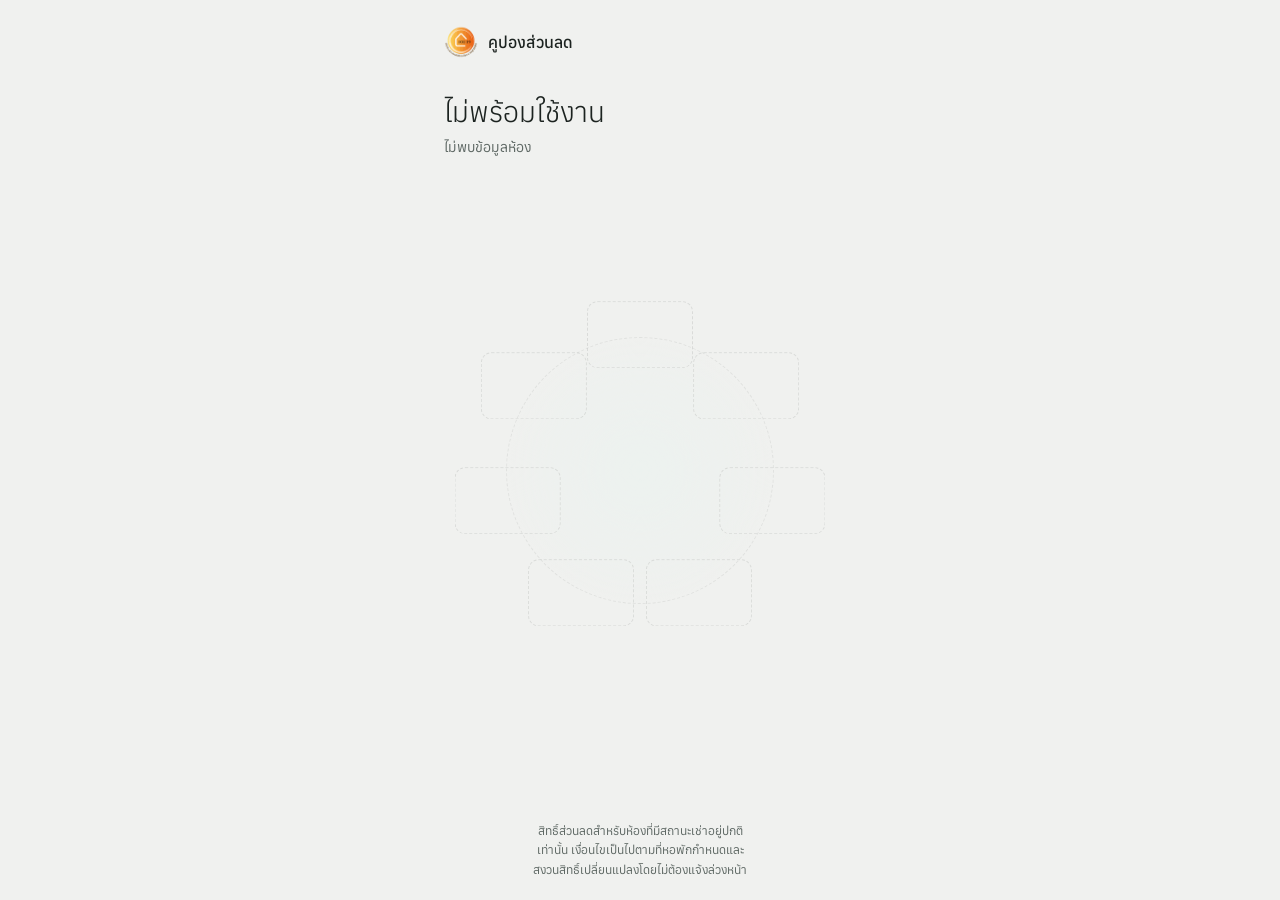
==== index.html @ 7a324832 "Add files via upload" ====
<!DOCTYPE html>
<html lang="th">
<head>
  <meta charset="UTF-8">
  <meta name="viewport" content="width=device-width, initial-scale=1.0, viewport-fit=cover">
  <title>คูปองส่วนลด</title>
  <meta name="description" content="เปิดคูปองส่วนลดรับรางวัลลดค่าเช่า จากการเช็คอินและจ่ายบิลตรงเวลา">
  <meta name="theme-color" content="#F0F1EF">
  <meta property="og:title" content="คูปองส่วนลด">
  <meta property="og:description" content="เปิดคูปองส่วนลดรับรางวัลลดค่าเช่า จากการเช็คอินและจ่ายบิลตรงเวลา">
  <meta property="og:type" content="website">
  <link rel="icon" href="data:image/svg+xml,%3Csvg xmlns='http://www.w3.org/2000/svg' viewBox='0 0 32 32'%3E%3Crect width='32' height='32' rx='8' fill='%231C2320'/%3E%3Cpath d='M9 12.5A1.5 1.5 0 0 1 10.5 11h11a1.5 1.5 0 0 1 1.5 1.5V14a2 2 0 0 0 0 4v1.5a1.5 1.5 0 0 1-1.5 1.5h-11A1.5 1.5 0 0 1 9 19.5V18a2 2 0 0 0 0-4z' fill='%23F0F1EF'/%3E%3C/svg%3E">

  <link rel="preconnect" href="https://fonts.googleapis.com">
  <link rel="preconnect" href="https://fonts.gstatic.com" crossorigin>
  <link rel="preconnect" href="https://static.line-scdn.net">
  <link rel="preconnect" href="https://script.google.com">
  <link rel="stylesheet" href="https://fonts.googleapis.com/css2?family=Anuphan:wght@200;300;400;500;600&display=swap">
  <link rel="stylesheet" href="style.css">
  <link rel="preload" href="assets/logo.png" as="image">

  <script src="https://static.line-scdn.net/liff/edge/2/sdk.js" defer></script>
  <style>
    /* boot mask อยู่ inline เพื่อให้ขึ้นทันทีก่อน style.css โหลดเสร็จ */
    #boot-mask {
      position: fixed; inset: 0; z-index: 9999;
      background: #F0F1EF;
      display: flex; flex-direction: column; align-items: center; justify-content: center;
      gap: 14px;
      font-family: 'Anuphan', 'Sarabun', system-ui, -apple-system, 'Noto Sans Thai', sans-serif;
      transition: opacity .35s ease;
    }
    #boot-mask.fade-out { opacity: 0; pointer-events: none; }
    #boot-mask .boot-ring {
      width: 22px; height: 22px; border-radius: 50%;
      border: 1.5px solid rgba(28, 35, 32, .14);
      border-top-color: #1C2320;
      animation: bootSpin .9s linear infinite;
    }
    #boot-mask .boot-text { font-size: 13px; color: #5E6864; }
    @keyframes bootSpin { to { transform: rotate(360deg); } }
    @media (prefers-reduced-motion: reduce) { #boot-mask .boot-ring { animation-duration: 3s; } }
  </style>
</head>
<body>

<div id="boot-mask" role="status">
  <div class="boot-ring"></div>
  <div class="boot-text">กำลังโหลด</div>
</div>

<div class="app" id="revealCard" data-state="loading">

  <header class="topbar">
    <div class="brandrow">
      <img class="brand-logo" src="assets/logo.png" alt="โลโก้หอพัก">
      <div class="brand">
        <h1>คูปองส่วนลด</h1>
        <p class="room" id="cabRoomBadge"></p>
      </div>
    </div>
    <button class="pill-btn" id="btn-history" type="button" onclick="openHistoryOverlay()" aria-label="ดูประวัติการเปิดคูปองส่วนลด">
      <svg width="16" height="16" viewBox="0 0 24 24" fill="none" stroke="currentColor" stroke-width="1.75" stroke-linecap="round" stroke-linejoin="round" aria-hidden="true">
        <path d="M3 12a9 9 0 1 0 9-9 9.75 9.75 0 0 0-6.74 2.74L3 8"></path>
        <path d="M3 3v5h5"></path>
        <path d="M12 7v5l4 2"></path>
      </svg>
      <span>ประวัติ</span>
    </button>
  </header>

  <section class="status">
    <p class="title" id="titleText" aria-live="polite">กำลังโหลดข้อมูล</p>
    <p class="hint" id="hint"></p>
  </section>

  <ol class="steps" id="steps" aria-label="ขั้นตอนการเปิดคูปอง">
    <li>จำ</li>
    <li>สลับ</li>
    <li>เลือก</li>
    <li>เฉลย</li>
  </ol>

  <main class="stage">
    <div class="board" id="board">
      <div class="core" aria-hidden="true">
        <span class="core-num" id="stockCount">–</span>
        <span class="core-label">สิทธิ์ที่เปิดได้</span>
      </div>

      <div class="ticket" id="ticket" role="group">
        <div class="ticket-paper">
          <div class="ticket-top">
            <p class="ticket-tier"><i class="ticket-dot"></i><span id="ticketTier">คูปอง</span></p>
            <p class="ticket-amount"><span id="ticketAmount">0</span><small>฿</small></p>
            <p class="ticket-label">ส่วนลดค่าเช่า</p>
          </div>
          <div class="ticket-perf" aria-hidden="true"></div>
          <div class="ticket-bottom">
            <p id="ticketDesc">ส่วนลดเข้ารอบบิลถัดไปอัตโนมัติ</p>
          </div>
        </div>
      </div>
    </div>
  </main>

  <div class="dock">
    <p class="notice" id="instruction" aria-live="polite"></p>
    <button class="btn primary hide" id="startBtn" type="button">เริ่มเปิดคูปอง</button>
    <button class="btn primary claim" id="claimBtn" type="button">ตกลง</button>
    <button class="btn ghost" id="retryBtn" type="button" style="display:none;">ลองเชื่อมต่อใหม่</button>
  </div>

  <p class="footnote">สิทธิ์ส่วนลดสำหรับห้องที่มีสถานะเช่าอยู่ปกติเท่านั้น เงื่อนไขเป็นไปตามที่หอพักกำหนดและสงวนสิทธิ์เปลี่ยนแปลงโดยไม่ต้องแจ้งล่วงหน้า</p>
</div>

<div class="screen-flash" id="screenFlash" aria-hidden="true"></div>
<div class="confetti-layer" id="confettiLayer" aria-hidden="true"></div>

<!-- HISTORY OVERLAY -->
<div class="history-overlay" id="history-overlay" role="dialog" aria-modal="true" aria-labelledby="history-title">
  <div class="history-panel">
    <span class="sheet-grip" aria-hidden="true"></span>
    <div class="history-header">
      <h2 class="history-title" id="history-title">ประวัติการเปิดคูปองส่วนลด</h2>
      <button class="icon-btn" id="history-close" type="button" onclick="closeHistoryOverlay()" aria-label="ปิด">
        <svg width="18" height="18" viewBox="0 0 24 24" fill="none" stroke="currentColor" stroke-width="1.75" stroke-linecap="round" aria-hidden="true">
          <path d="M6 6l12 12M18 6L6 18"></path>
        </svg>
      </button>
    </div>
    <div class="history-body" id="history-body"></div>
  </div>
</div>

<div class="toast" id="toast" role="status" aria-live="polite"></div>

<script src="app.js" defer></script>
</body>
</html>
---- style.css ----
/* ============================================================
   คูปองส่วนลด — style.css (Minimal Premium)
   พื้นหลังแร่อ่อนแบบเรียบ · ตัวอักษรบางเบา · สีเน้นมาจาก tier ของผู้เช่าเท่านั้น
   ตัวแปร --tier-* ถูกตั้งค่าตอน runtime โดย applyTier() ใน app.js
   ============================================================ */

:root{
  --page:#F0F1EF;            /* พื้นหลังเรียบ — รอยบากตั๋วใช้การ mask จึงไม่ต้องพึ่งสีนี้ */
  --paper:#FFFFFF;
  --ink:#1C2320;
  --ink-2:#5E6864;           /* ข้อความรอง (contrast ~5:1 บนพื้นหลัง) */
  --line:rgba(28,35,32,.12);
  --line-2:rgba(28,35,32,.07);
  --ok:#3B8A6E;
  --warn:#B27A1E;
  --err:#D2685C;

  /* tier palette — ค่าเริ่มต้น = Member */
  --tier:#4E8F78;
  --tier-deep:#25453A;
  --tier-soft:#EAF3EF;
  --tier-line:#C5DDD3;
  --tier-ink:#2F6553;
  --tier-glow:#4E8F7838;
  --tier-glow-2:#4E8F781A;
  --pas:#CFE9DE;             /* หลังการ์ด: พาสเทลของ tier */
  --pas2:#A9D6C4;
  --pin:#2F6553;             /* ตัวอักษร/วงกลมบนพาสเทล */

  --ease:cubic-bezier(.22,.8,.24,1);
  --board:clamp(264px, calc(100vh - 400px), 372px);   /* ขนาดบอร์ดปรับตามความสูงจอ */

  --cap-w:94px;
  --cap-h:60px;
  --amt-fs:84px;

  color-scheme:light;
}
@supports (height:100dvh){
  :root{ --board:clamp(264px, calc(100dvh - 400px), 372px); }
}

*,*::before,*::after{ box-sizing:border-box; -webkit-tap-highlight-color:transparent; }
h1,h2,p,ol,ul{ margin:0; padding:0; }
ol,ul{ list-style:none; }
button{ font:inherit; color:inherit; }
:focus-visible{ outline:2px solid var(--ink); outline-offset:3px; }

html{ -webkit-text-size-adjust:100%; }
body{
  margin:0;
  min-height:100vh; min-height:100dvh;
  background:var(--page);
  color:var(--ink);
  font-family:'Anuphan','Sarabun',system-ui,-apple-system,'Segoe UI','Noto Sans Thai',sans-serif;
  font-size:15px;
  line-height:1.5;
  -webkit-font-smoothing:antialiased;
  overflow-x:hidden;
}
body.lock{ overflow:hidden; }

/* ============================================================
   LAYOUT
   ============================================================ */
.app{
  width:100%; max-width:440px; margin:0 auto;
  min-height:100vh; min-height:100dvh;
  display:flex; flex-direction:column;
  padding:max(20px, env(safe-area-inset-top)) 24px max(20px, env(safe-area-inset-bottom));
}

/* ── top bar ── */
.topbar{ display:flex; align-items:center; justify-content:space-between; gap:16px; }
.brandrow{ display:flex; align-items:center; gap:10px; min-width:0; }
.brand-logo{
  flex:none; width:34px; height:34px; border-radius:50%;
  object-fit:contain;                    /* โลโก้มีรูปทรงกลม+ข้อความรอบตัวอยู่แล้ว ไม่ครอปทับ */
}
.brand h1{ font-size:16px; font-weight:500; line-height:1.4; }
.room{ font-size:13px; color:var(--ink-2); line-height:1.4; }
.room:empty{ display:none; }

.pill-btn{
  display:inline-flex; align-items:center; gap:8px;
  height:44px; padding:0 18px;
  border:1px solid var(--line); border-radius:999px;
  background:transparent; font-size:14px; cursor:pointer;
  opacity:0; pointer-events:none;                      /* โผล่เมื่อรู้ห้องแล้ว (.show) */
  transition:opacity .4s ease, background-color .2s ease;
}
.pill-btn.show{ opacity:1; pointer-events:auto; }
.pill-btn:hover{ background:rgba(28,35,32,.04); }
.pill-btn:active{ background:rgba(28,35,32,.08); }

.icon-btn{
  width:44px; height:44px; display:grid; place-items:center;
  border:0; border-radius:50%; background:transparent; color:var(--ink-2); cursor:pointer;
  transition:background-color .2s ease, color .2s ease;
}
.icon-btn:hover{ background:rgba(28,35,32,.06); color:var(--ink); }

/* ── status: หัวเรื่องบรรทัดเดียว + คำอธิบาย ── */
.status{ margin-top:28px; }
.title{
  font-size:clamp(22px, 7vw, 28px);
  font-weight:300; line-height:1.45;
  min-height:1.45em;
}
.title.swap{ animation:textIn .35s ease; }
@keyframes textIn{ from{ opacity:0; } to{ opacity:1; } }
.hint{
  margin-top:4px; min-height:1.5em;                     /* จองที่ 1 บรรทัด */
  font-size:14px; color:var(--ink-2); line-height:1.5;
  text-wrap:balance;
}

/* ── ขั้นตอน: จำ → สลับ → เลือก → เฉลย (ลำดับจริงของเกม) ── */
.steps{
  display:grid; grid-template-columns:repeat(4, 1fr); gap:6px;
  margin-top:12px;
  transition:opacity .4s ease;
}
.steps li{
  position:relative; padding-top:10px;
  font-size:12px; line-height:1.4; color:var(--ink-2);
  transition:color .3s ease;
}
.steps li::before,
.steps li::after{
  content:""; position:absolute; top:0; left:0; right:0; height:2px; border-radius:2px;
}
.steps li::before{ background:var(--line); }
.steps li::after{
  background:var(--ink);
  transform:scaleX(0); transform-origin:left;
  transition:transform .6s var(--ease);
}
.steps li.done::after,
.steps li.active::after{ transform:scaleX(1); }
.steps li.active{ color:var(--ink); font-weight:500; }

/* ── stage / board ── */
.stage{
  flex:1;
  display:flex; align-items:center; justify-content:center;
  padding:12px 0;
}
.board{
  position:relative;
  width:min(100%, var(--board));
  aspect-ratio:1/1;
}

/* ตัวเลขสิทธิ์ตรงกลางวงแหวน */
.core{
  position:absolute; inset:0;
  display:flex; flex-direction:column; align-items:center; justify-content:center;
  pointer-events:none;
  transition:opacity .4s ease;
}
.core-num{ font-size:52px; font-weight:200; line-height:1.1; font-variant-numeric:tabular-nums; }
.core-label{ font-size:12px; color:var(--ink-2); }

/* ── dock: ปุ่มหลัก ── */
.dock{ padding-top:4px; min-height:58px; }   /* จองที่ปุ่มไว้ ไม่ให้วงแหวนเลื่อนตอนปุ่มหาย */
.notice{ margin-bottom:10px; text-align:center; font-size:13px; color:var(--ink-2); line-height:1.5; }
.notice:empty{ display:none; }

.btn{
  display:block; width:100%; height:54px;
  border:0; border-radius:16px;
  font-size:16px; font-weight:500; cursor:pointer;
  transition:transform .2s var(--ease), background-color .2s ease, opacity .2s ease;
}
.btn.primary{ background:var(--ink); color:#fff; }
.btn.primary:hover{ background:#2A3430; }
.btn:active{ transform:scale(.985); }
.btn.ghost{ background:transparent; box-shadow:inset 0 0 0 1px var(--line); margin-top:10px; }
.btn.ghost:hover{ background:rgba(28,35,32,.04); }
.btn.ghost.loading{ opacity:.55; pointer-events:none; }
.btn.hide{ display:none; }
.btn.claim{ display:none; }                              /* โชว์เฉพาะตอนเฉลยเสร็จ (.show) */
.btn.claim.show{ display:block; }

.footnote{
  margin:18px auto 0; max-width:300px;
  text-align:center; font-size:12px; line-height:1.65; color:var(--ink-2);
  text-wrap:balance;
}

/* ============================================================
   STATE — ควบคุมด้วย data-state บน .app
   loading | idle | play | result | empty | error
   ============================================================ */
.app[data-state="loading"] .core,
.app[data-state="play"]    .core,
.app[data-state="result"]  .core,
.app[data-state="error"]   .core{ opacity:0; }

.app[data-state="empty"] .steps,
.app[data-state="error"] .steps{ opacity:0; visibility:hidden; }

.app[data-state="error"] .stage{ opacity:.5; transition:opacity .3s ease; }

/* ============================================================
   CARDS — คูปอง 7 ใบบนวงแหวน (ทรงตั๋วมีรอยบากซ้าย-ขวา)
   ด้านหน้า = กระดาษขาว + ตัวเลข · ด้านหลัง = ฟอยล์สี tier เข้ม ลายตาข่าย ตราเปอร์เซ็นต์
   เงา/วงแหวนแยกเป็นชั้นของตัวเอง เพราะ mask ที่เจาะรอยบากจะตัด box-shadow ของหน้าการ์ดทิ้ง
   ============================================================ */

/* รางวงแหวนเส้นประ + แสง tier อ่อนๆ ตรงกลาง — ให้ 7 ใบมีโครงสร้างรองรับ */
.board::before{
  content:""; position:absolute; inset:14%;
  border-radius:50%;
  border:1px dashed rgba(28,35,32,.14);
  background:radial-gradient(closest-side, var(--tier-soft), transparent);
  pointer-events:none;
  transition:opacity .4s ease;
}
.app[data-state="result"] .board::before{ opacity:0; }

.cap{
  position:absolute; top:50%; left:50%;
  width:var(--cap-w); height:var(--cap-h);
  margin:calc(var(--cap-h) * -.5) 0 0 calc(var(--cap-w) * -.5);
  transition:transform .15s ease, opacity .5s ease;
}
.cap.settling{ transition:transform .55s cubic-bezier(.34,1.1,.4,1), opacity .5s ease; }
.cap.to-center{ transition:transform .45s var(--ease), opacity .5s ease; }
.cap.marked{ z-index:2; }

/* ลอยออกจากกลางวงแหวนตอนเริ่ม — จังหวะเดียวที่ orchestrate ตอนโหลดหน้า */
.cap.dealing{
  opacity:0;
  transition:transform .8s var(--ease) var(--deal, 0s), opacity .5s ease var(--deal, 0s);
}
.cap.dealing.dealt{ opacity:1; }

.cap-body{
  position:relative; width:100%; height:100%;
  perspective:640px;
  transition:transform .25s var(--ease);
}
.cap-shadow{
  position:absolute; left:8%; right:8%; top:18%; bottom:-14%;
  border-radius:calc(var(--cap-w) * .12);
  background:rgba(28,35,32,.55);
  filter:blur(9px); opacity:.38;
  pointer-events:none;
  transition:opacity .4s ease;
}
.cap-ring{
  position:absolute; inset:0;
  border-radius:calc(var(--cap-w) * .1);
  pointer-events:none;
  transition:box-shadow .3s ease;
}
.cap-flip{
  position:absolute; inset:0;
  transform-style:preserve-3d; -webkit-transform-style:preserve-3d;
  transition:transform .6s cubic-bezier(.3,.7,.25,1);
}
.cap.closed .cap-flip{ transform:rotateY(180deg); }

.cap-face{
  --hole:calc(var(--cap-w) * .06);
  position:absolute; inset:0; overflow:hidden;
  border-radius:calc(var(--cap-w) * .09);
  backface-visibility:hidden; -webkit-backface-visibility:hidden;
  -webkit-mask:                                          /* รอยบากข้างซ้าย-ขวา */
    radial-gradient(circle var(--hole) at 0 50%, #0000 97%, #000) left / 51% 100% no-repeat,
    radial-gradient(circle var(--hole) at 100% 50%, #0000 97%, #000) right / 51% 100% no-repeat;
          mask:
    radial-gradient(circle var(--hole) at 0 50%, #0000 97%, #000) left / 51% 100% no-repeat,
    radial-gradient(circle var(--hole) at 100% 50%, #0000 97%, #000) right / 51% 100% no-repeat;
}

/* เครื่องหมาย ฿ ตัวใหญ่เป็นลายน้ำ — ลายเซ็นของคูปองชุดนี้ (ใช้ ฿ ไม่ใช้ % เพราะรางวัลเป็นจำนวนเงินบาทตายตัว ไม่ใช่เปอร์เซ็นต์) */
.cf-wm, .cb-wm{
  position:absolute; right:-3%; top:50%; transform:translateY(-52%);
  font-size:calc(var(--cap-w) * .7); font-weight:200; line-height:1;
  pointer-events:none;
}

/* หน้า: กระดาษขาว + ลายน้ำ ฿ สีพาสเทลจางๆ + ตัวเลขชิดซ้าย */
.cap-front{
  background:linear-gradient(180deg, #FFFFFF 0%, #F5F6F4 100%);
  box-shadow:inset 0 0 0 1px var(--line);
}
.cf-wm{ color:var(--pas); opacity:.75; }
.cap-label{
  position:absolute; left:12%; right:0; top:0; bottom:0;
  display:flex; align-items:center; justify-content:flex-start; gap:1px;
  font-size:calc(var(--cap-w) * .3);
  font-weight:300; line-height:1; color:var(--ink);
  font-variant-numeric:tabular-nums;
}
.cap-label small{ font-size:.58em; font-weight:400; color:var(--ink-2); }

/* หลัง: พาสเทลของ tier + ลายน้ำ ฿ + วงกลม "?" (ปิดรางวัลไว้) */
.cap-back{
  transform:rotateY(180deg);
  background:linear-gradient(150deg, var(--pas) 0%, var(--pas2) 140%);
  box-shadow:inset 0 0 0 1px rgba(255,255,255,.5);
  color:var(--pin);
}
.cb-wm{ color:rgba(255,255,255,.62); }
.cb-q{
  position:absolute; left:14%; top:50%; transform:translateY(-50%);
  width:calc(var(--cap-w) * .21); height:calc(var(--cap-w) * .21);
  border-radius:50%; border:1.5px solid currentColor;
  display:grid; place-items:center;
  font-size:calc(var(--cap-w) * .12); font-weight:400; line-height:1;
}
/* แสงวิ่งผ่านหลังการ์ดทีละใบไล่รอบวง — การเคลื่อนไหวเดียวที่ไม่ต้องรอผู้ใช้ */
.cap-back::after{
  content:""; position:absolute; top:-20%; bottom:-20%; left:0; width:45%;
  background:linear-gradient(100deg, transparent, rgba(255,255,255,.62), transparent);
  transform:translateX(-170%) skewX(-12deg);
  pointer-events:none;
}
.cap.idle .cap-back::after{ animation:glint 6.5s ease-in-out var(--d, 0s) infinite; }
@keyframes glint{
  0%,55%{ transform:translateX(-170%) skewX(-12deg); }
  82%,100%{ transform:translateX(320%) skewX(-12deg); }
}

/* ใบที่ไม่ได้เลือก เมื่อเฉลย — เหลือแค่เส้นบางๆ */
.cap.revealed-miss .cap-front{ background:transparent; }
.cap.revealed-miss .cf-wm{ opacity:.3; }
.cap.revealed-miss .cap-label{ color:var(--ink-2); }
.cap.revealed-miss .cap-shadow{ opacity:0; }

/* ใบที่เลือก / รอผล / โฟกัสคีย์บอร์ด — ใช้ชั้น .cap-ring */
.cap.marked .cap-ring{ box-shadow:0 0 0 2px var(--page), 0 0 0 4.5px var(--tier); }

.cap.faded{ opacity:.22; }
.cap.gone{ opacity:0; pointer-events:none; }

/* ช่องว่าง (ไม่มีสิทธิ์ / error) */
.cap.empty .cap-body{ display:none; }
.cap.empty::after{
  content:""; position:absolute; inset:0;
  border-radius:calc(var(--cap-w) * .1);
  border:1px dashed rgba(28,35,32,.2);
}

/* เลือกได้ */
.cap.pickable{ cursor:pointer; }
.cap.pickable:active .cap-body{ transform:scale(.95); }
@media (hover:hover){
  .cap.pickable:hover .cap-body{ transform:translateY(-4px); }
}
.cap.pickable:focus-visible{ outline:none; }
.cap.pickable:focus-visible .cap-ring{ box-shadow:0 0 0 2px var(--page), 0 0 0 4px var(--ink); }

/* ใบที่เลือกลอยเข้ากลาง → สั่นลุ้น → รอผลจริง → ละลาย */
.cap.scaled .cap-body{ transform:scale(1.55); }
.cap.suspense-shake .cap-body{ animation:tremor .85s ease-in-out; }
@keyframes tremor{
  0%,100%{ transform:scale(1.55) translate(0,0) rotate(0); }
  12%{ transform:scale(1.56) translate(-2px,1px) rotate(-2deg); }
  24%{ transform:scale(1.56) translate(3px,-1px) rotate(2.5deg); }
  36%{ transform:scale(1.58) translate(-3px,1px) rotate(-3deg); }
  48%{ transform:scale(1.58) translate(3px,-2px) rotate(3deg); }
  60%{ transform:scale(1.57) translate(-2px,1px) rotate(-2deg); }
  72%{ transform:scale(1.56) translate(2px,0) rotate(1.5deg); }
  86%{ transform:scale(1.55) translate(-1px,0) rotate(-1deg); }
}
.cap.waiting .cap-body{ animation:wait 1.8s ease-in-out infinite; }
.cap.waiting .cap-ring{ animation:halo 1.8s ease-out infinite; }
/* ระหว่างรอผลจริงเงียบๆ ตอนยังอยู่ตำแหน่งเดิมในวงแหวน (ก่อนลอยเข้ากลาง) — สั่นเฉพาะวงแหวน ไม่ขยายตัวการ์ด */
.cap.pending .cap-ring{ animation:halo 1.8s ease-out infinite; }
@keyframes wait{ 0%,100%{ transform:scale(1.55); } 50%{ transform:scale(1.6); } }
@keyframes halo{
  0%{ box-shadow:0 0 0 2px var(--page), 0 0 0 4.5px var(--tier), 0 0 0 4.5px var(--tier-glow); }
  100%{ box-shadow:0 0 0 2px var(--page), 0 0 0 4.5px var(--tier), 0 0 0 22px transparent; }
}
.cap.open .cap-body{ animation:dissolve .5s var(--ease) forwards; }
@keyframes dissolve{
  from{ transform:scale(1.55); opacity:1; }
  to{ transform:scale(1.9); opacity:0; }
}

/* ============================================================
   TICKET — ตั๋วเฉลยรางวัล (จุดเดียวที่ทุ่มดีไซน์)
   รอยบากเป็นรูเจาะจริงด้วย mask ไม่ใช่วงกลมทาสีพื้นหลัง
   ============================================================ */
.ticket{
  position:absolute; left:50%; top:50%;
  width:min(74%, 260px);
  transform:translate(-50%, -46%) scale(.94);
  opacity:0; visibility:hidden; pointer-events:none;
  z-index:5;
  filter:drop-shadow(0 1px 1px rgba(28,35,32,.06)) drop-shadow(0 22px 26px rgba(28,35,32,.16));
  transition:transform .7s var(--ease), opacity .45s ease, visibility 0s linear .45s;
}
.ticket.show{
  opacity:1; visibility:visible; pointer-events:auto;
  transform:translate(-50%, -50%) scale(1);
  transition:transform .7s var(--ease), opacity .45s ease, visibility 0s;
}

.ticket-paper{
  --hole:11px;
  --perf:76%;                                            /* ตำแหน่งรอยปรุจากขอบบน */
  position:relative; aspect-ratio:5/6; overflow:hidden;
  background:var(--paper); border-radius:18px;
  -webkit-mask:
    radial-gradient(circle var(--hole) at 0 var(--perf), #0000 97%, #000) left / 51% 100% no-repeat,
    radial-gradient(circle var(--hole) at 100% var(--perf), #0000 97%, #000) right / 51% 100% no-repeat;
          mask:
    radial-gradient(circle var(--hole) at 0 var(--perf), #0000 97%, #000) left / 51% 100% no-repeat,
    radial-gradient(circle var(--hole) at 100% var(--perf), #0000 97%, #000) right / 51% 100% no-repeat;
}
.ticket-paper::before{                                   /* แถบสี tier บางๆ ด้านบน */
  content:""; position:absolute; top:0; left:0; right:0; height:4px; background:var(--tier);
}
.ticket.show .ticket-paper::after{                       /* แสงวิ่งผ่านครั้งเดียวตอนเฉลย */
  content:""; position:absolute; inset:0; pointer-events:none;
  background:linear-gradient(105deg, transparent 38%, var(--tier-glow-2) 50%, transparent 62%);
  transform:translateX(-120%);
  animation:sheen 1.2s var(--ease) .35s 1 forwards;
}
@keyframes sheen{ to{ transform:translateX(120%); } }

.ticket-top{
  position:absolute; top:0; left:0; right:0; bottom:calc(100% - var(--perf));
  display:flex; flex-direction:column;
  padding:22px 22px 18px;
}
.ticket-top::before{                                     /* ลายน้ำ ฿ เดียวกับการ์ด */
  content:"฿"; position:absolute; right:-1%; top:50%; transform:translateY(-46%);
  font-size:calc(var(--amt-fs) * 1.9); font-weight:200; line-height:1;
  color:var(--pas); opacity:.6; pointer-events:none;
}
.ticket-tier, .ticket-amount, .ticket-label{ position:relative; }
.ticket-tier{ display:flex; align-items:center; gap:8px; font-size:13px; font-weight:500; }
.ticket-dot{ width:7px; height:7px; border-radius:50%; background:var(--tier); flex:none; }
.ticket-amount{
  margin-top:auto;
  display:flex; align-items:flex-start;
  font-size:var(--amt-fs); font-weight:200; line-height:1;
  font-variant-numeric:tabular-nums; white-space:nowrap;
}
.ticket-amount small{
  font-size:.3em; font-weight:400; color:var(--tier-ink);
  margin:.22em 0 0 .1em;
}
.ticket-label{ margin-top:6px; font-size:14px; color:var(--ink-2); }

.ticket-perf{
  position:absolute; left:16px; right:16px; top:var(--perf);
  border-top:1.5px dashed rgba(28,35,32,.32);
  transform:translateY(-50%);
}
.ticket-bottom{
  position:absolute; left:0; right:0; bottom:0; top:var(--perf);
  display:flex; align-items:center;
  padding:0 22px;
  background:var(--tier-soft);
  font-size:13px; line-height:1.5; color:var(--tier-ink);
}

/* ============================================================
   REVEAL FX — แสงนุ่มสี tier + เศษกระดาษละเอียด (แทนริบบิ้นหลายสีเดิม)
   ============================================================ */
.screen-flash{
  position:fixed; inset:0; z-index:15; pointer-events:none; opacity:0;
  background:radial-gradient(circle at 50% 54%, rgba(255,255,255,.95) 0%, var(--tier-glow-2) 40%, transparent 66%);
}
.screen-flash.go{ animation:bloom .9s ease-out; }
@keyframes bloom{
  0%{ opacity:0; transform:scale(.6); }
  25%{ opacity:1; }
  100%{ opacity:0; transform:scale(1.25); }
}

.confetti-layer{ position:fixed; inset:0; overflow:hidden; pointer-events:none; z-index:65; }
.confetti-piece{
  position:absolute; top:-20px; border-radius:1px; opacity:.9;
  animation:confetti-fall linear forwards;
}
@keyframes confetti-fall{
  0%{ transform:translateY(0) rotate(0deg); opacity:1; }
  100%{ transform:translateY(115vh) rotate(420deg); opacity:.2; }
}

/* ============================================================
   TOAST
   ============================================================ */
.toast{
  position:fixed; left:50%; top:max(16px, env(safe-area-inset-top));
  transform:translate(-50%, -12px);
  z-index:999; max-width:min(92vw, 400px);
  display:flex; align-items:flex-start; gap:10px;
  padding:12px 18px; border-radius:14px;
  background:var(--ink); color:#fff;
  font-size:14px; line-height:1.5;
  box-shadow:0 12px 28px -8px rgba(28,35,32,.4);
  opacity:0; pointer-events:none;
  transition:opacity .3s ease, transform .4s var(--ease);
}
.toast::before{
  content:""; flex:none; width:8px; height:8px; border-radius:50%;
  margin-top:.55em; background:var(--ok);
}
.toast.error::before{ background:var(--err); }
.toast.success,
.toast.error{ opacity:1; transform:translate(-50%, 0); }

/* ============================================================
   HISTORY SHEET
   ============================================================ */
.history-overlay{
  position:fixed; inset:0; z-index:150;
  display:none; align-items:flex-end; justify-content:center;
  background:rgba(28,35,32,.34);
  -webkit-backdrop-filter:blur(3px); backdrop-filter:blur(3px);
}
.history-overlay.active{ display:flex; animation:textIn .3s ease; }

.history-panel{
  width:100%; max-width:440px;
  max-height:84vh; max-height:84dvh;
  display:flex; flex-direction:column; overflow:hidden;
  background:var(--paper);
  border-radius:24px 24px 0 0;
  padding-bottom:env(safe-area-inset-bottom);
  animation:sheetUp .5s var(--ease) both;
}
@keyframes sheetUp{ from{ transform:translateY(32px); opacity:0; } to{ transform:none; opacity:1; } }

.sheet-grip{
  display:block; width:36px; height:4px; margin:10px auto 0;
  border-radius:4px; background:var(--line); flex:none;
}
.history-header{
  display:flex; align-items:center; justify-content:space-between;
  padding:6px 12px 6px 24px; flex:none;
}
.history-title{ font-size:16px; font-weight:500; }
.history-body{
  overflow-y:auto; overscroll-behavior:contain;
  padding:8px 24px 32px;
}

.h-month + .h-month{ margin-top:28px; }
.h-head{
  display:flex; align-items:baseline; justify-content:space-between; gap:12px;
  padding-bottom:10px; border-bottom:1px solid var(--line);
}
.h-month-label{ font-size:15px; font-weight:500; }
.h-status{ display:inline-flex; align-items:center; gap:6px; font-size:12px; color:var(--ink-2); }
.h-status::before{ content:""; width:6px; height:6px; border-radius:50%; background:var(--warn); }
.h-status.applied::before{ background:var(--ok); }

.h-row{
  display:flex; align-items:center; justify-content:space-between; gap:16px;
  padding:12px 0; border-bottom:1px solid var(--line-2);
}
.h-tier{ display:flex; align-items:center; gap:12px; min-width:0; }
.h-dot{ flex:none; width:8px; height:8px; border-radius:50%; background:var(--tier-color, var(--ink-2)); }
.h-text{ display:flex; flex-direction:column; min-width:0; }
.h-name{ font-size:14px; font-weight:500; line-height:1.4; }
.h-reason{ font-size:12px; color:var(--ink-2); line-height:1.4; }
.h-amount{ font-size:15px; font-variant-numeric:tabular-nums; white-space:nowrap; }
.h-amount.is-muted{ font-size:13px; color:var(--ink-2); }

.h-total{
  display:flex; align-items:baseline; justify-content:space-between;
  padding-top:14px;
}
.h-total-label{ font-size:13px; color:var(--ink-2); }
.h-total-amount{ font-size:20px; font-weight:400; font-variant-numeric:tabular-nums; }

.h-empty{ text-align:center; padding:44px 12px 28px; color:var(--ink-2); font-size:14px; }
.h-empty-title{ color:var(--ink); font-size:15px; font-weight:500; margin-bottom:4px; }
.h-empty .btn{ width:auto; height:44px; padding:0 24px; margin:18px auto 0; font-size:14px; }

.h-skel{ padding-top:8px; }
.h-skel i{
  display:block; height:14px; margin:20px 0; border-radius:7px;
  background:linear-gradient(90deg, var(--line-2), var(--line), var(--line-2));
  background-size:200% 100%;
  animation:shimmer 1.4s linear infinite;
}
.h-skel i:nth-child(1){ width:38%; height:16px; }
.h-skel i:nth-child(2){ width:100%; }
.h-skel i:nth-child(3){ width:86%; }
.h-skel i:nth-child(4){ width:92%; }
@keyframes shimmer{ to{ background-position:-200% 0; } }

/* ============================================================
   REDUCED MOTION
   ============================================================ */
@media (prefers-reduced-motion: reduce){
  *,*::before,*::after{
    animation-duration:.001ms !important;
    animation-iteration-count:1 !important;
    transition-duration:.001ms !important;
    transition-delay:0s !important;
  }
  .confetti-layer{ display:none; }
}
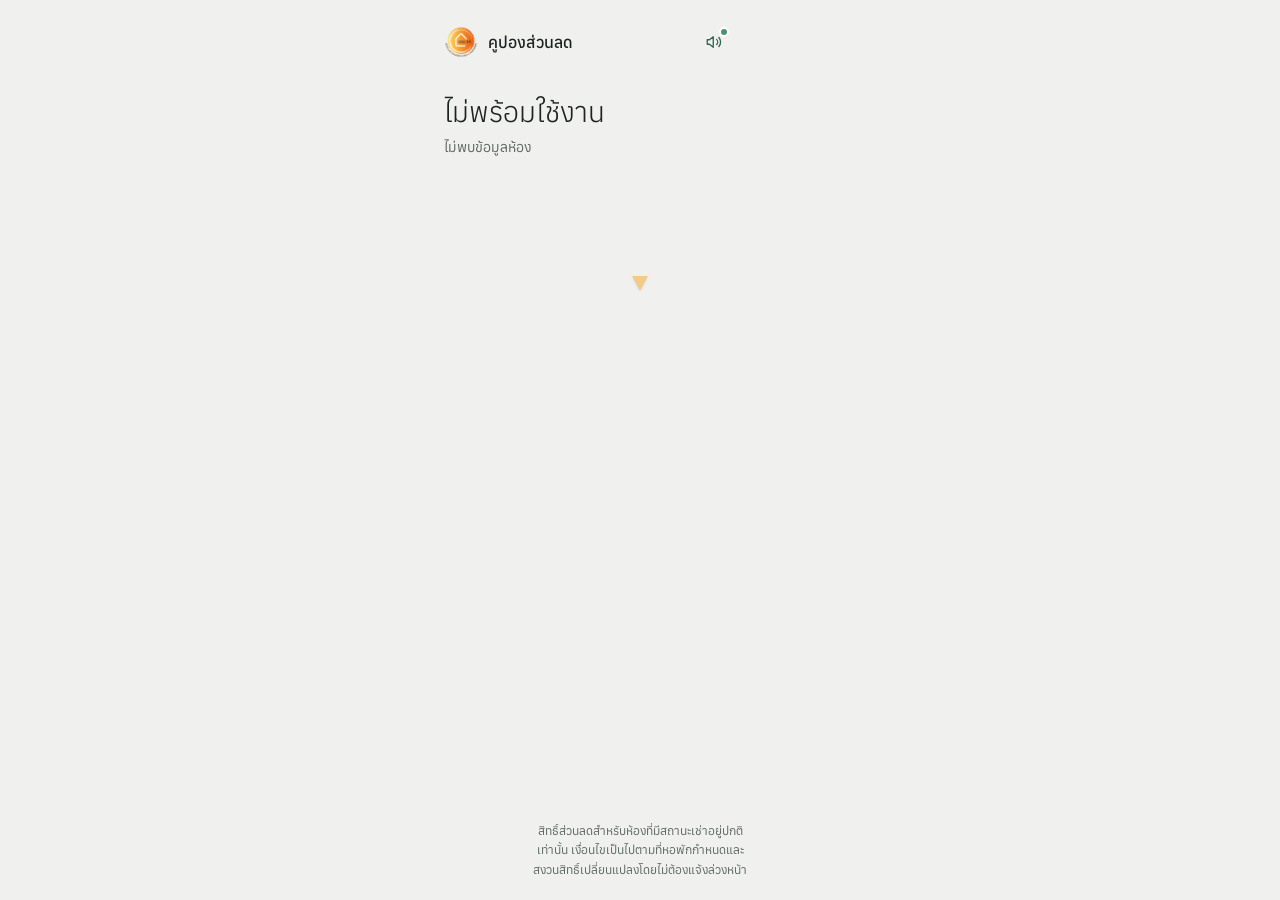
==== commit 27112f72: "Add files via upload" ====
--- a/index.html
+++ b/index.html
@@ -59,33 +59,48 @@
         <p class="room" id="cabRoomBadge"></p>
       </div>
     </div>
-    <button class="pill-btn" id="btn-history" type="button" onclick="openHistoryOverlay()" aria-label="ดูประวัติการเปิดคูปองส่วนลด">
-      <svg width="16" height="16" viewBox="0 0 24 24" fill="none" stroke="currentColor" stroke-width="1.75" stroke-linecap="round" stroke-linejoin="round" aria-hidden="true">
-        <path d="M3 12a9 9 0 1 0 9-9 9.75 9.75 0 0 0-6.74 2.74L3 8"></path>
-        <path d="M3 3v5h5"></path>
-        <path d="M12 7v5l4 2"></path>
-      </svg>
-      <span>ประวัติ</span>
-    </button>
+    <div class="topbar-actions">
+      <button class="icon-btn" id="btn-music" type="button" aria-label="เปิด/ปิดเพลง" aria-pressed="false">
+        <svg class="icon-music-on" width="18" height="18" viewBox="0 0 24 24" fill="none" stroke="currentColor" stroke-width="1.75" stroke-linecap="round" stroke-linejoin="round" aria-hidden="true">
+          <path d="M11 5 6 9H3v6h3l5 4z"></path>
+          <path d="M15.5 8.5a5 5 0 0 1 0 7"></path>
+          <path d="M18.5 6a9 9 0 0 1 0 12"></path>
+        </svg>
+        <svg class="icon-music-off" width="18" height="18" viewBox="0 0 24 24" fill="none" stroke="currentColor" stroke-width="1.75" stroke-linecap="round" stroke-linejoin="round" aria-hidden="true">
+          <path d="M11 5 6 9H3v6h3l5 4z"></path>
+          <path d="M23 9 17 15"></path>
+          <path d="M17 9l6 6"></path>
+        </svg>
+      </button>
+      <button class="pill-btn" id="btn-history" type="button" onclick="openHistoryOverlay()" aria-label="ดูประวัติการเปิดคูปองส่วนลด">
+        <svg width="16" height="16" viewBox="0 0 24 24" fill="none" stroke="currentColor" stroke-width="1.75" stroke-linecap="round" stroke-linejoin="round" aria-hidden="true">
+          <path d="M3 12a9 9 0 1 0 9-9 9.75 9.75 0 0 0-6.74 2.74L3 8"></path>
+          <path d="M3 3v5h5"></path>
+          <path d="M12 7v5l4 2"></path>
+        </svg>
+        <span>ประวัติ</span>
+      </button>
+    </div>
   </header>
+
+  <audio id="bgm" loop preload="none">
+    <source src="assets/bgm.mp3" type="audio/mpeg">
+  </audio>
 
   <section class="status">
     <p class="title" id="titleText" aria-live="polite">กำลังโหลดข้อมูล</p>
     <p class="hint" id="hint"></p>
   </section>
 
-  <ol class="steps" id="steps" aria-label="ขั้นตอนการเปิดคูปอง">
-    <li>จำ</li>
-    <li>สลับ</li>
-    <li>เลือก</li>
-    <li>เฉลย</li>
-  </ol>
-
   <main class="stage">
     <div class="board" id="board">
-      <div class="core" aria-hidden="true">
-        <span class="core-num" id="stockCount">–</span>
-        <span class="core-label">สิทธิ์ที่เปิดได้</span>
+      <div class="wheel-shell">
+        <div class="wheel-pointer" aria-hidden="true"></div>
+        <canvas id="wheelCanvas" class="wheel-canvas" aria-hidden="true"></canvas>
+        <div class="wheel-hub" aria-hidden="true">
+          <span class="wheel-hub-num" id="stockCount">–</span>
+          <span class="wheel-hub-label">สิทธิ์ที่เปิดได้</span>
+        </div>
       </div>
 
       <div class="ticket" id="ticket" role="group">
--- a/style.css
+++ b/style.css
@@ -100,6 +100,18 @@
 }
 .icon-btn:hover{ background:rgba(28,35,32,.06); color:var(--ink); }
 
+/* ── ปุ่มเพลงพื้นหลัง ── */
+.topbar-actions{ display:flex; align-items:center; gap:2px; flex:none; }
+#btn-music .icon-music-off{ display:block; }
+#btn-music .icon-music-on{ display:none; }
+#btn-music[aria-pressed="true"]{ color:var(--tier-ink); position:relative; }
+#btn-music[aria-pressed="true"] .icon-music-on{ display:block; }
+#btn-music[aria-pressed="true"] .icon-music-off{ display:none; }
+#btn-music[aria-pressed="true"]::after{
+  content:""; position:absolute; top:9px; right:9px; width:6px; height:6px; border-radius:50%;
+  background:var(--tier); box-shadow:0 0 0 2px var(--paper);
+}
+
 /* ── status: หัวเรื่องบรรทัดเดียว + คำอธิบาย ── */
 .status{ margin-top:28px; }
 .title{
@@ -114,31 +126,6 @@
   font-size:14px; color:var(--ink-2); line-height:1.5;
   text-wrap:balance;
 }
-
-/* ── ขั้นตอน: จำ → สลับ → เลือก → เฉลย (ลำดับจริงของเกม) ── */
-.steps{
-  display:grid; grid-template-columns:repeat(4, 1fr); gap:6px;
-  margin-top:12px;
-  transition:opacity .4s ease;
-}
-.steps li{
-  position:relative; padding-top:10px;
-  font-size:12px; line-height:1.4; color:var(--ink-2);
-  transition:color .3s ease;
-}
-.steps li::before,
-.steps li::after{
-  content:""; position:absolute; top:0; left:0; right:0; height:2px; border-radius:2px;
-}
-.steps li::before{ background:var(--line); }
-.steps li::after{
-  background:var(--ink);
-  transform:scaleX(0); transform-origin:left;
-  transition:transform .6s var(--ease);
-}
-.steps li.done::after,
-.steps li.active::after{ transform:scaleX(1); }
-.steps li.active{ color:var(--ink); font-weight:500; }
 
 /* ── stage / board ── */
 .stage{
@@ -193,195 +180,47 @@
    STATE — ควบคุมด้วย data-state บน .app
    loading | idle | play | result | empty | error
    ============================================================ */
-.app[data-state="loading"] .core,
-.app[data-state="play"]    .core,
-.app[data-state="result"]  .core,
-.app[data-state="error"]   .core{ opacity:0; }
-
-.app[data-state="empty"] .steps,
-.app[data-state="error"] .steps{ opacity:0; visibility:hidden; }
+.app[data-state="loading"] .wheel-hub,
+.app[data-state="play"]    .wheel-hub,
+.app[data-state="result"]  .wheel-hub,
+.app[data-state="error"]   .wheel-hub{ opacity:0; }
 
 .app[data-state="error"] .stage{ opacity:.5; transition:opacity .3s ease; }
-
-/* ============================================================
-   CARDS — คูปอง 7 ใบบนวงแหวน (ทรงตั๋วมีรอยบากซ้าย-ขวา)
-   ด้านหน้า = กระดาษขาว + ตัวเลข · ด้านหลัง = ฟอยล์สี tier เข้ม ลายตาข่าย ตราเปอร์เซ็นต์
-   เงา/วงแหวนแยกเป็นชั้นของตัวเอง เพราะ mask ที่เจาะรอยบากจะตัด box-shadow ของหน้าการ์ดทิ้ง
-   ============================================================ */
-
-/* รางวงแหวนเส้นประ + แสง tier อ่อนๆ ตรงกลาง — ให้ 7 ใบมีโครงสร้างรองรับ */
-.board::before{
-  content:""; position:absolute; inset:14%;
-  border-radius:50%;
-  border:1px dashed rgba(28,35,32,.14);
-  background:radial-gradient(closest-side, var(--tier-soft), transparent);
+.app[data-state="empty"] .wheel-shell{ opacity:.2; }
+
+/* ============================================================
+   WHEEL — วงล้อเปิดคูปอง
+   ตัวเลขบนวงล้อระหว่างหมุนเป็นตัวล่อ (CAPSULE_NUMBERS ใน app.js) รางวัลจริง
+   เฉลยจาก backend ตอนวงล้อหยุดเท่านั้น สีของวงล้อผูกกับ --tier ของผู้เช่าเอง
+   ============================================================ */
+.wheel-shell{
+  position:absolute; inset:0;
+  display:flex; align-items:center; justify-content:center;
+  transition:opacity .4s ease;
+}
+.wheel-pointer{
+  position:absolute; top:3%; left:50%; transform:translateX(-50%);
+  width:0; height:0;
+  border-left:8px solid transparent; border-right:8px solid transparent;
+  border-top:15px solid #F5A623;
+  z-index:3;
+  filter:drop-shadow(0 1px 1px rgba(28,35,32,.18));
+}
+.wheel-canvas{
+  width:88%; height:88%; border-radius:50%;
+  filter:drop-shadow(0 10px 22px rgba(28,35,32,.14));
+}
+.wheel-hub{
+  position:absolute; top:50%; left:50%; transform:translate(-50%,-50%);
+  display:flex; flex-direction:column; align-items:center; justify-content:center;
+  width:27%; aspect-ratio:1; border-radius:50%;
+  background:var(--paper);
+  box-shadow:0 0 0 1px var(--line), 0 6px 16px rgba(28,35,32,.10);
   pointer-events:none;
   transition:opacity .4s ease;
 }
-.app[data-state="result"] .board::before{ opacity:0; }
-
-.cap{
-  position:absolute; top:50%; left:50%;
-  width:var(--cap-w); height:var(--cap-h);
-  margin:calc(var(--cap-h) * -.5) 0 0 calc(var(--cap-w) * -.5);
-  transition:transform .15s ease, opacity .5s ease;
-}
-.cap.settling{ transition:transform .55s cubic-bezier(.34,1.1,.4,1), opacity .5s ease; }
-.cap.to-center{ transition:transform .45s var(--ease), opacity .5s ease; }
-.cap.marked{ z-index:2; }
-
-/* ลอยออกจากกลางวงแหวนตอนเริ่ม — จังหวะเดียวที่ orchestrate ตอนโหลดหน้า */
-.cap.dealing{
-  opacity:0;
-  transition:transform .8s var(--ease) var(--deal, 0s), opacity .5s ease var(--deal, 0s);
-}
-.cap.dealing.dealt{ opacity:1; }
-
-.cap-body{
-  position:relative; width:100%; height:100%;
-  perspective:640px;
-  transition:transform .25s var(--ease);
-}
-.cap-shadow{
-  position:absolute; left:8%; right:8%; top:18%; bottom:-14%;
-  border-radius:calc(var(--cap-w) * .12);
-  background:rgba(28,35,32,.55);
-  filter:blur(9px); opacity:.38;
-  pointer-events:none;
-  transition:opacity .4s ease;
-}
-.cap-ring{
-  position:absolute; inset:0;
-  border-radius:calc(var(--cap-w) * .1);
-  pointer-events:none;
-  transition:box-shadow .3s ease;
-}
-.cap-flip{
-  position:absolute; inset:0;
-  transform-style:preserve-3d; -webkit-transform-style:preserve-3d;
-  transition:transform .6s cubic-bezier(.3,.7,.25,1);
-}
-.cap.closed .cap-flip{ transform:rotateY(180deg); }
-
-.cap-face{
-  --hole:calc(var(--cap-w) * .06);
-  position:absolute; inset:0; overflow:hidden;
-  border-radius:calc(var(--cap-w) * .09);
-  backface-visibility:hidden; -webkit-backface-visibility:hidden;
-  -webkit-mask:                                          /* รอยบากข้างซ้าย-ขวา */
-    radial-gradient(circle var(--hole) at 0 50%, #0000 97%, #000) left / 51% 100% no-repeat,
-    radial-gradient(circle var(--hole) at 100% 50%, #0000 97%, #000) right / 51% 100% no-repeat;
-          mask:
-    radial-gradient(circle var(--hole) at 0 50%, #0000 97%, #000) left / 51% 100% no-repeat,
-    radial-gradient(circle var(--hole) at 100% 50%, #0000 97%, #000) right / 51% 100% no-repeat;
-}
-
-/* เครื่องหมาย ฿ ตัวใหญ่เป็นลายน้ำ — ลายเซ็นของคูปองชุดนี้ (ใช้ ฿ ไม่ใช้ % เพราะรางวัลเป็นจำนวนเงินบาทตายตัว ไม่ใช่เปอร์เซ็นต์) */
-.cf-wm, .cb-wm{
-  position:absolute; right:-3%; top:50%; transform:translateY(-52%);
-  font-size:calc(var(--cap-w) * .7); font-weight:200; line-height:1;
-  pointer-events:none;
-}
-
-/* หน้า: กระดาษขาว + ลายน้ำ ฿ สีพาสเทลจางๆ + ตัวเลขชิดซ้าย */
-.cap-front{
-  background:linear-gradient(180deg, #FFFFFF 0%, #F5F6F4 100%);
-  box-shadow:inset 0 0 0 1px var(--line);
-}
-.cf-wm{ color:var(--pas); opacity:.75; }
-.cap-label{
-  position:absolute; left:12%; right:0; top:0; bottom:0;
-  display:flex; align-items:center; justify-content:flex-start; gap:1px;
-  font-size:calc(var(--cap-w) * .3);
-  font-weight:300; line-height:1; color:var(--ink);
-  font-variant-numeric:tabular-nums;
-}
-.cap-label small{ font-size:.58em; font-weight:400; color:var(--ink-2); }
-
-/* หลัง: พาสเทลของ tier + ลายน้ำ ฿ + วงกลม "?" (ปิดรางวัลไว้) */
-.cap-back{
-  transform:rotateY(180deg);
-  background:linear-gradient(150deg, var(--pas) 0%, var(--pas2) 140%);
-  box-shadow:inset 0 0 0 1px rgba(255,255,255,.5);
-  color:var(--pin);
-}
-.cb-wm{ color:rgba(255,255,255,.62); }
-.cb-q{
-  position:absolute; left:14%; top:50%; transform:translateY(-50%);
-  width:calc(var(--cap-w) * .21); height:calc(var(--cap-w) * .21);
-  border-radius:50%; border:1.5px solid currentColor;
-  display:grid; place-items:center;
-  font-size:calc(var(--cap-w) * .12); font-weight:400; line-height:1;
-}
-/* แสงวิ่งผ่านหลังการ์ดทีละใบไล่รอบวง — การเคลื่อนไหวเดียวที่ไม่ต้องรอผู้ใช้ */
-.cap-back::after{
-  content:""; position:absolute; top:-20%; bottom:-20%; left:0; width:45%;
-  background:linear-gradient(100deg, transparent, rgba(255,255,255,.62), transparent);
-  transform:translateX(-170%) skewX(-12deg);
-  pointer-events:none;
-}
-.cap.idle .cap-back::after{ animation:glint 6.5s ease-in-out var(--d, 0s) infinite; }
-@keyframes glint{
-  0%,55%{ transform:translateX(-170%) skewX(-12deg); }
-  82%,100%{ transform:translateX(320%) skewX(-12deg); }
-}
-
-/* ใบที่ไม่ได้เลือก เมื่อเฉลย — เหลือแค่เส้นบางๆ */
-.cap.revealed-miss .cap-front{ background:transparent; }
-.cap.revealed-miss .cf-wm{ opacity:.3; }
-.cap.revealed-miss .cap-label{ color:var(--ink-2); }
-.cap.revealed-miss .cap-shadow{ opacity:0; }
-
-/* ใบที่เลือก / รอผล / โฟกัสคีย์บอร์ด — ใช้ชั้น .cap-ring */
-.cap.marked .cap-ring{ box-shadow:0 0 0 2px var(--page), 0 0 0 4.5px var(--tier); }
-
-.cap.faded{ opacity:.22; }
-.cap.gone{ opacity:0; pointer-events:none; }
-
-/* ช่องว่าง (ไม่มีสิทธิ์ / error) */
-.cap.empty .cap-body{ display:none; }
-.cap.empty::after{
-  content:""; position:absolute; inset:0;
-  border-radius:calc(var(--cap-w) * .1);
-  border:1px dashed rgba(28,35,32,.2);
-}
-
-/* เลือกได้ */
-.cap.pickable{ cursor:pointer; }
-.cap.pickable:active .cap-body{ transform:scale(.95); }
-@media (hover:hover){
-  .cap.pickable:hover .cap-body{ transform:translateY(-4px); }
-}
-.cap.pickable:focus-visible{ outline:none; }
-.cap.pickable:focus-visible .cap-ring{ box-shadow:0 0 0 2px var(--page), 0 0 0 4px var(--ink); }
-
-/* ใบที่เลือกลอยเข้ากลาง → สั่นลุ้น → รอผลจริง → ละลาย */
-.cap.scaled .cap-body{ transform:scale(1.55); }
-.cap.suspense-shake .cap-body{ animation:tremor .85s ease-in-out; }
-@keyframes tremor{
-  0%,100%{ transform:scale(1.55) translate(0,0) rotate(0); }
-  12%{ transform:scale(1.56) translate(-2px,1px) rotate(-2deg); }
-  24%{ transform:scale(1.56) translate(3px,-1px) rotate(2.5deg); }
-  36%{ transform:scale(1.58) translate(-3px,1px) rotate(-3deg); }
-  48%{ transform:scale(1.58) translate(3px,-2px) rotate(3deg); }
-  60%{ transform:scale(1.57) translate(-2px,1px) rotate(-2deg); }
-  72%{ transform:scale(1.56) translate(2px,0) rotate(1.5deg); }
-  86%{ transform:scale(1.55) translate(-1px,0) rotate(-1deg); }
-}
-.cap.waiting .cap-body{ animation:wait 1.8s ease-in-out infinite; }
-.cap.waiting .cap-ring{ animation:halo 1.8s ease-out infinite; }
-/* ระหว่างรอผลจริงเงียบๆ ตอนยังอยู่ตำแหน่งเดิมในวงแหวน (ก่อนลอยเข้ากลาง) — สั่นเฉพาะวงแหวน ไม่ขยายตัวการ์ด */
-.cap.pending .cap-ring{ animation:halo 1.8s ease-out infinite; }
-@keyframes wait{ 0%,100%{ transform:scale(1.55); } 50%{ transform:scale(1.6); } }
-@keyframes halo{
-  0%{ box-shadow:0 0 0 2px var(--page), 0 0 0 4.5px var(--tier), 0 0 0 4.5px var(--tier-glow); }
-  100%{ box-shadow:0 0 0 2px var(--page), 0 0 0 4.5px var(--tier), 0 0 0 22px transparent; }
-}
-.cap.open .cap-body{ animation:dissolve .5s var(--ease) forwards; }
-@keyframes dissolve{
-  from{ transform:scale(1.55); opacity:1; }
-  to{ transform:scale(1.9); opacity:0; }
-}
+.wheel-hub-num{ font-size:26px; font-weight:200; line-height:1.1; font-variant-numeric:tabular-nums; color:var(--ink); }
+.wheel-hub-label{ font-size:9.5px; color:var(--ink-2); margin-top:2px; text-align:center; padding:0 6px; line-height:1.3; }
 
 /* ============================================================
    TICKET — ตั๋วเฉลยรางวัล (จุดเดียวที่ทุ่มดีไซน์)
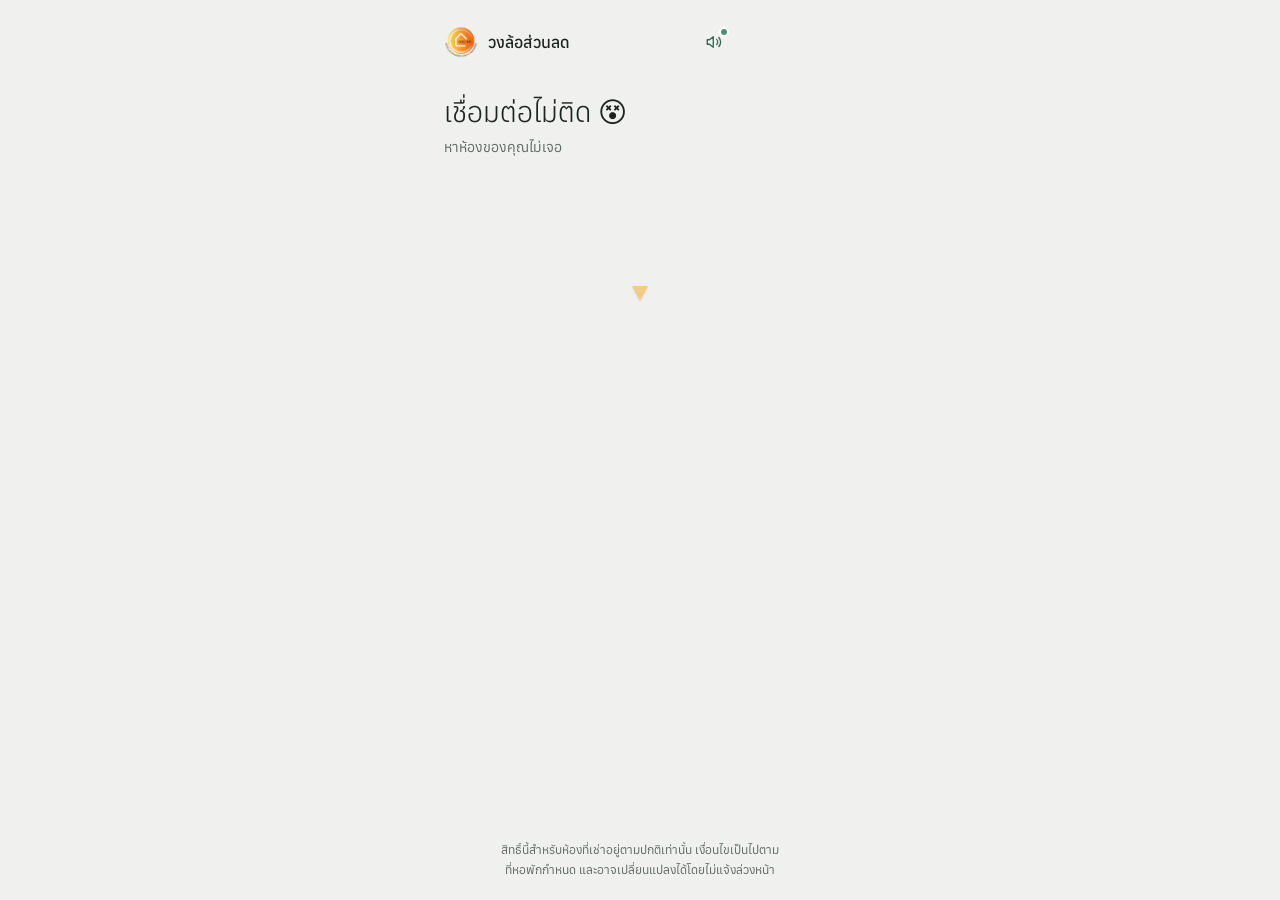
==== commit 3bec4c57: "Add files via upload" ====
--- a/index.html
+++ b/index.html
@@ -3,11 +3,11 @@
 <head>
   <meta charset="UTF-8">
   <meta name="viewport" content="width=device-width, initial-scale=1.0, viewport-fit=cover">
-  <title>คูปองส่วนลด</title>
-  <meta name="description" content="เปิดคูปองส่วนลดรับรางวัลลดค่าเช่า จากการเช็คอินและจ่ายบิลตรงเวลา">
+  <title>วงล้อส่วนลด</title>
+  <meta name="description" content="เช็คอินครบ จ่ายบิลตรงเวลา แล้วมาหมุนวงล้อลุ้นส่วนลดค่าเช่า!">
   <meta name="theme-color" content="#F0F1EF">
-  <meta property="og:title" content="คูปองส่วนลด">
-  <meta property="og:description" content="เปิดคูปองส่วนลดรับรางวัลลดค่าเช่า จากการเช็คอินและจ่ายบิลตรงเวลา">
+  <meta property="og:title" content="วงล้อส่วนลด">
+  <meta property="og:description" content="เช็คอินครบ จ่ายบิลตรงเวลา แล้วมาหมุนวงล้อลุ้นส่วนลดค่าเช่า!">
   <meta property="og:type" content="website">
   <link rel="icon" href="data:image/svg+xml,%3Csvg xmlns='http://www.w3.org/2000/svg' viewBox='0 0 32 32'%3E%3Crect width='32' height='32' rx='8' fill='%231C2320'/%3E%3Cpath d='M9 12.5A1.5 1.5 0 0 1 10.5 11h11a1.5 1.5 0 0 1 1.5 1.5V14a2 2 0 0 0 0 4v1.5a1.5 1.5 0 0 1-1.5 1.5h-11A1.5 1.5 0 0 1 9 19.5V18a2 2 0 0 0 0-4z' fill='%23F0F1EF'/%3E%3C/svg%3E">
 
@@ -46,7 +46,7 @@
 
 <div id="boot-mask" role="status">
   <div class="boot-ring"></div>
-  <div class="boot-text">กำลังโหลด</div>
+  <div class="boot-text">รอแป๊บนะ...</div>
 </div>
 
 <div class="app" id="revealCard" data-state="loading">
@@ -55,7 +55,7 @@
     <div class="brandrow">
       <img class="brand-logo" src="assets/logo.png" alt="โลโก้หอพัก">
       <div class="brand">
-        <h1>คูปองส่วนลด</h1>
+        <h1>วงล้อส่วนลด</h1>
         <p class="room" id="cabRoomBadge"></p>
       </div>
     </div>
@@ -72,7 +72,7 @@
           <path d="M17 9l6 6"></path>
         </svg>
       </button>
-      <button class="pill-btn" id="btn-history" type="button" onclick="openHistoryOverlay()" aria-label="ดูประวัติการเปิดคูปองส่วนลด">
+      <button class="pill-btn" id="btn-history" type="button" onclick="openHistoryOverlay()" aria-label="ดูประวัติการหมุนวงล้อ">
         <svg width="16" height="16" viewBox="0 0 24 24" fill="none" stroke="currentColor" stroke-width="1.75" stroke-linecap="round" stroke-linejoin="round" aria-hidden="true">
           <path d="M3 12a9 9 0 1 0 9-9 9.75 9.75 0 0 0-6.74 2.74L3 8"></path>
           <path d="M3 3v5h5"></path>
@@ -83,12 +83,10 @@
     </div>
   </header>
 
-  <audio id="bgm" loop preload="none">
-    <source src="assets/bgm.mp3" type="audio/mpeg">
-  </audio>
+  <audio id="bgm" loop preload="auto"></audio>
 
   <section class="status">
-    <p class="title" id="titleText" aria-live="polite">กำลังโหลดข้อมูล</p>
+    <p class="title" id="titleText" aria-live="polite">กำลังเตรียมวงล้อ...</p>
     <p class="hint" id="hint"></p>
   </section>
 
@@ -99,20 +97,20 @@
         <canvas id="wheelCanvas" class="wheel-canvas" aria-hidden="true"></canvas>
         <div class="wheel-hub" aria-hidden="true">
           <span class="wheel-hub-num" id="stockCount">–</span>
-          <span class="wheel-hub-label">สิทธิ์ที่เปิดได้</span>
+          <span class="wheel-hub-label">สปินที่มี</span>
         </div>
       </div>
 
       <div class="ticket" id="ticket" role="group">
         <div class="ticket-paper">
           <div class="ticket-top">
-            <p class="ticket-tier"><i class="ticket-dot"></i><span id="ticketTier">คูปอง</span></p>
+            <p class="ticket-tier"><i class="ticket-dot"></i><span id="ticketTier">Coupon</span></p>
             <p class="ticket-amount"><span id="ticketAmount">0</span><small>฿</small></p>
-            <p class="ticket-label">ส่วนลดค่าเช่า</p>
+            <p class="ticket-label">ลดค่าเช่า</p>
           </div>
           <div class="ticket-perf" aria-hidden="true"></div>
           <div class="ticket-bottom">
-            <p id="ticketDesc">ส่วนลดเข้ารอบบิลถัดไปอัตโนมัติ</p>
+            <p id="ticketDesc">หักจากบิลรอบหน้าให้เอง ไม่ต้องทำอะไรเพิ่ม</p>
           </div>
         </div>
       </div>
@@ -121,12 +119,12 @@
 
   <div class="dock">
     <p class="notice" id="instruction" aria-live="polite"></p>
-    <button class="btn primary hide" id="startBtn" type="button">เริ่มเปิดคูปอง</button>
-    <button class="btn primary claim" id="claimBtn" type="button">ตกลง</button>
-    <button class="btn ghost" id="retryBtn" type="button" style="display:none;">ลองเชื่อมต่อใหม่</button>
+    <button class="btn primary hide" id="startBtn" type="button">หมุนเลย!</button>
+    <button class="btn primary claim" id="claimBtn" type="button">เก็บเข้ากระเป๋า ✨</button>
+    <button class="btn ghost" id="retryBtn" type="button" style="display:none;">ลองอีกที</button>
   </div>
 
-  <p class="footnote">สิทธิ์ส่วนลดสำหรับห้องที่มีสถานะเช่าอยู่ปกติเท่านั้น เงื่อนไขเป็นไปตามที่หอพักกำหนดและสงวนสิทธิ์เปลี่ยนแปลงโดยไม่ต้องแจ้งล่วงหน้า</p>
+  <p class="footnote">สิทธิ์นี้สำหรับห้องที่เช่าอยู่ตามปกติเท่านั้น เงื่อนไขเป็นไปตามที่หอพักกำหนด และอาจเปลี่ยนแปลงได้โดยไม่แจ้งล่วงหน้า</p>
 </div>
 
 <div class="screen-flash" id="screenFlash" aria-hidden="true"></div>
@@ -137,7 +135,7 @@
   <div class="history-panel">
     <span class="sheet-grip" aria-hidden="true"></span>
     <div class="history-header">
-      <h2 class="history-title" id="history-title">ประวัติการเปิดคูปองส่วนลด</h2>
+      <h2 class="history-title" id="history-title">ประวัติการหมุน</h2>
       <button class="icon-btn" id="history-close" type="button" onclick="closeHistoryOverlay()" aria-label="ปิด">
         <svg width="18" height="18" viewBox="0 0 24 24" fill="none" stroke="currentColor" stroke-width="1.75" stroke-linecap="round" aria-hidden="true">
           <path d="M6 6l12 12M18 6L6 18"></path>
--- a/style.css
+++ b/style.css
@@ -187,6 +187,17 @@
 
 .app[data-state="error"] .stage{ opacity:.5; transition:opacity .3s ease; }
 .app[data-state="empty"] .wheel-shell{ opacity:.2; }
+/* ตอนเฉลยรางวัล: ซ่อนวงล้อ แล้วใช้แสงสีธีมหลังตั๋วแทน (ป้ายไม่ได้อยู่ใน .wheel-shell จึงไม่จางตาม) */
+.app[data-state="result"] .wheel-shell{ opacity:0; }
+.board::before{                                          /* แสงเรืองหลังตั๋ว สีตาม --tier ของผู้เช่า */
+  content:""; position:absolute; inset:-8%; border-radius:50%; pointer-events:none;
+  background:radial-gradient(circle,
+    color-mix(in srgb, var(--tier) 40%, transparent) 0%,
+    color-mix(in srgb, var(--tier) 16%, transparent) 42%,
+    transparent 70%);
+  opacity:0; transition:opacity .5s ease;
+}
+.app[data-state="result"] .board::before{ opacity:1; }
 
 /* ============================================================
    WHEEL — วงล้อเปิดคูปอง
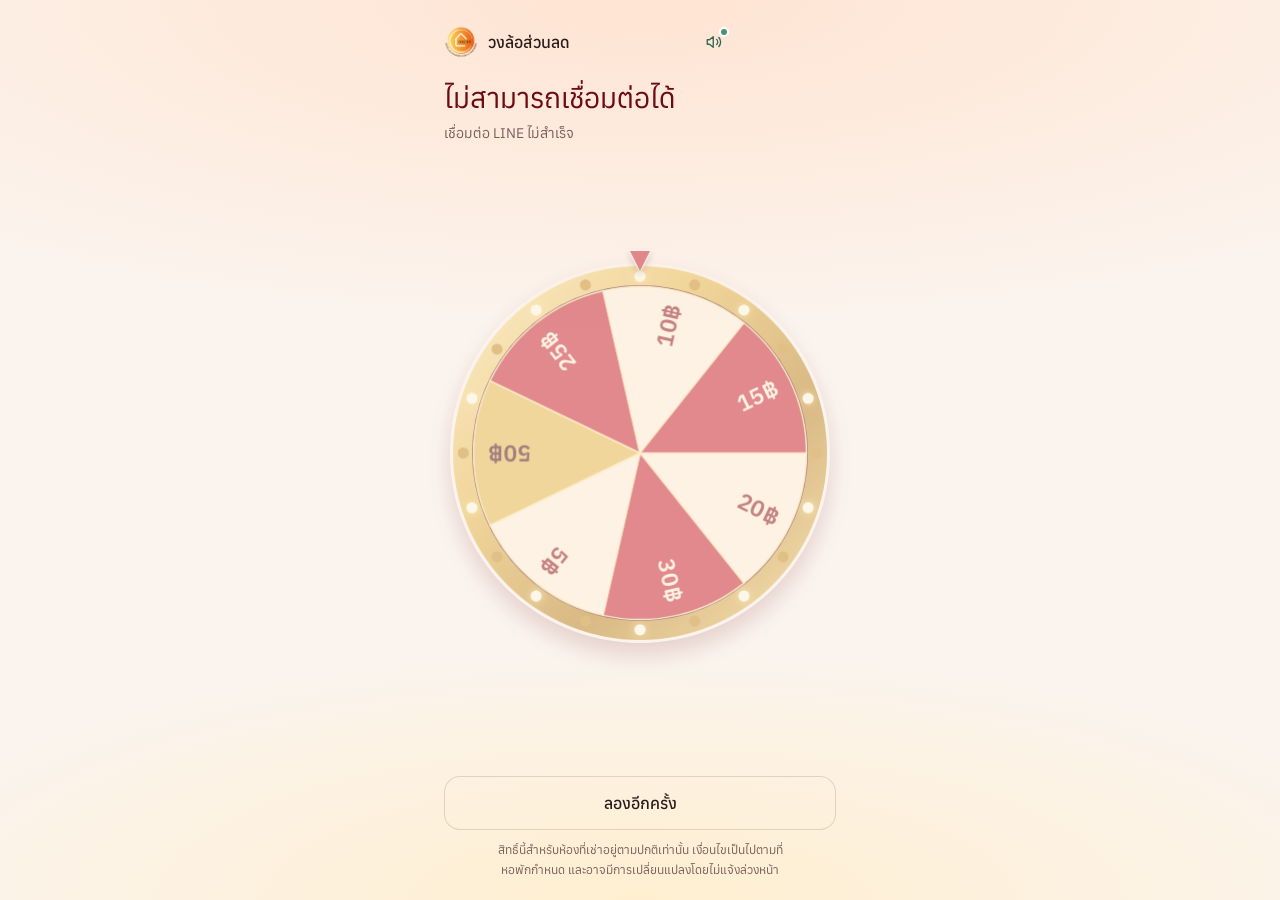
==== commit c7aef79f: "Add files via upload" ====
--- a/index.html
+++ b/index.html
@@ -4,10 +4,10 @@
   <meta charset="UTF-8">
   <meta name="viewport" content="width=device-width, initial-scale=1.0, viewport-fit=cover">
   <title>วงล้อส่วนลด</title>
-  <meta name="description" content="เช็คอินครบ จ่ายบิลตรงเวลา แล้วมาหมุนวงล้อลุ้นส่วนลดค่าเช่า!">
-  <meta name="theme-color" content="#F0F1EF">
+  <meta name="description" content="เช็คอินครบตามเกณฑ์และชำระบิลตรงเวลา เพื่อรับสิทธิ์ลุ้นส่วนลดค่าเช่า">
+  <meta name="theme-color" content="#FBF4EE">
   <meta property="og:title" content="วงล้อส่วนลด">
-  <meta property="og:description" content="เช็คอินครบ จ่ายบิลตรงเวลา แล้วมาหมุนวงล้อลุ้นส่วนลดค่าเช่า!">
+  <meta property="og:description" content="เช็คอินครบตามเกณฑ์และชำระบิลตรงเวลา เพื่อรับสิทธิ์ลุ้นส่วนลดค่าเช่า">
   <meta property="og:type" content="website">
   <link rel="icon" href="data:image/svg+xml,%3Csvg xmlns='http://www.w3.org/2000/svg' viewBox='0 0 32 32'%3E%3Crect width='32' height='32' rx='8' fill='%231C2320'/%3E%3Cpath d='M9 12.5A1.5 1.5 0 0 1 10.5 11h11a1.5 1.5 0 0 1 1.5 1.5V14a2 2 0 0 0 0 4v1.5a1.5 1.5 0 0 1-1.5 1.5h-11A1.5 1.5 0 0 1 9 19.5V18a2 2 0 0 0 0-4z' fill='%23F0F1EF'/%3E%3C/svg%3E">
 
@@ -15,6 +15,7 @@
   <link rel="preconnect" href="https://fonts.gstatic.com" crossorigin>
   <link rel="preconnect" href="https://static.line-scdn.net">
   <link rel="preconnect" href="https://script.google.com">
+  <link rel="preconnect" href="https://script.googleusercontent.com" crossorigin>
   <link rel="stylesheet" href="https://fonts.googleapis.com/css2?family=Anuphan:wght@200;300;400;500;600&display=swap">
   <link rel="stylesheet" href="style.css">
   <link rel="preload" href="assets/logo.png" as="image">
@@ -24,7 +25,7 @@
     /* boot mask อยู่ inline เพื่อให้ขึ้นทันทีก่อน style.css โหลดเสร็จ */
     #boot-mask {
       position: fixed; inset: 0; z-index: 9999;
-      background: #F0F1EF;
+      background: #FBF4EE;
       display: flex; flex-direction: column; align-items: center; justify-content: center;
       gap: 14px;
       font-family: 'Anuphan', 'Sarabun', system-ui, -apple-system, 'Noto Sans Thai', sans-serif;
@@ -46,7 +47,7 @@
 
 <div id="boot-mask" role="status">
   <div class="boot-ring"></div>
-  <div class="boot-text">รอแป๊บนะ...</div>
+  <div class="boot-text">กรุณารอสักครู่</div>
 </div>
 
 <div class="app" id="revealCard" data-state="loading">
@@ -72,7 +73,7 @@
           <path d="M17 9l6 6"></path>
         </svg>
       </button>
-      <button class="pill-btn" id="btn-history" type="button" onclick="openHistoryOverlay()" aria-label="ดูประวัติการหมุนวงล้อ">
+      <button class="pill-btn" id="btn-history" type="button" onclick="openHistoryOverlay()" aria-label="ดูประวัติการลุ้นรางวัล">
         <svg width="16" height="16" viewBox="0 0 24 24" fill="none" stroke="currentColor" stroke-width="1.75" stroke-linecap="round" stroke-linejoin="round" aria-hidden="true">
           <path d="M3 12a9 9 0 1 0 9-9 9.75 9.75 0 0 0-6.74 2.74L3 8"></path>
           <path d="M3 3v5h5"></path>
@@ -83,10 +84,10 @@
     </div>
   </header>
 
-  <audio id="bgm" loop preload="auto"></audio>
+  <audio id="bgm" loop preload="none"></audio>
 
   <section class="status">
-    <p class="title" id="titleText" aria-live="polite">กำลังเตรียมวงล้อ...</p>
+    <p class="title" id="titleText" aria-live="polite">กำลังเตรียมข้อมูล</p>
     <p class="hint" id="hint"></p>
   </section>
 
@@ -97,7 +98,7 @@
         <canvas id="wheelCanvas" class="wheel-canvas" aria-hidden="true"></canvas>
         <div class="wheel-hub" aria-hidden="true">
           <span class="wheel-hub-num" id="stockCount">–</span>
-          <span class="wheel-hub-label">สปินที่มี</span>
+          <span class="wheel-hub-label">สิทธิ์คงเหลือ</span>
         </div>
       </div>
 
@@ -106,11 +107,11 @@
           <div class="ticket-top">
             <p class="ticket-tier"><i class="ticket-dot"></i><span id="ticketTier">Coupon</span></p>
             <p class="ticket-amount"><span id="ticketAmount">0</span><small>฿</small></p>
-            <p class="ticket-label">ลดค่าเช่า</p>
+            <p class="ticket-label">ส่วนลดค่าเช่า</p>
           </div>
           <div class="ticket-perf" aria-hidden="true"></div>
           <div class="ticket-bottom">
-            <p id="ticketDesc">หักจากบิลรอบหน้าให้เอง ไม่ต้องทำอะไรเพิ่ม</p>
+            <p id="ticketDesc">หักจากบิลรอบถัดไปโดยอัตโนมัติ</p>
           </div>
         </div>
       </div>
@@ -119,12 +120,13 @@
 
   <div class="dock">
     <p class="notice" id="instruction" aria-live="polite"></p>
-    <button class="btn primary hide" id="startBtn" type="button">หมุนเลย!</button>
-    <button class="btn primary claim" id="claimBtn" type="button">เก็บเข้ากระเป๋า ✨</button>
-    <button class="btn ghost" id="retryBtn" type="button" style="display:none;">ลองอีกที</button>
+    <button class="btn primary hide" id="startBtn" type="button">ลุ้นรางวัล</button>
+    <button class="btn primary claim" id="claimBtn" type="button">ตกลง</button>
+    <button class="btn ghost" id="retryBtn" type="button" style="display:none;">ลองอีกครั้ง</button>
   </div>
 
-  <p class="footnote">สิทธิ์นี้สำหรับห้องที่เช่าอยู่ตามปกติเท่านั้น เงื่อนไขเป็นไปตามที่หอพักกำหนด และอาจเปลี่ยนแปลงได้โดยไม่แจ้งล่วงหน้า</p>
+
+  <p class="footnote">สิทธิ์นี้สำหรับห้องที่เช่าอยู่ตามปกติเท่านั้น เงื่อนไขเป็นไปตามที่หอพักกำหนด และอาจมีการเปลี่ยนแปลงโดยไม่แจ้งล่วงหน้า</p>
 </div>
 
 <div class="screen-flash" id="screenFlash" aria-hidden="true"></div>
@@ -135,7 +137,7 @@
   <div class="history-panel">
     <span class="sheet-grip" aria-hidden="true"></span>
     <div class="history-header">
-      <h2 class="history-title" id="history-title">ประวัติการหมุน</h2>
+      <h2 class="history-title" id="history-title">ประวัติการลุ้นรางวัล</h2>
       <button class="icon-btn" id="history-close" type="button" onclick="closeHistoryOverlay()" aria-label="ปิด">
         <svg width="18" height="18" viewBox="0 0 24 24" fill="none" stroke="currentColor" stroke-width="1.75" stroke-linecap="round" aria-hidden="true">
           <path d="M6 6l12 12M18 6L6 18"></path>
--- a/style.css
+++ b/style.css
@@ -1,456 +1,515 @@
-/* ============================================================
-   คูปองส่วนลด — style.css (Minimal Premium)
-   พื้นหลังแร่อ่อนแบบเรียบ · ตัวอักษรบางเบา · สีเน้นมาจาก tier ของผู้เช่าเท่านั้น
-   ตัวแปร --tier-* ถูกตั้งค่าตอน runtime โดย applyTier() ใน app.js
-   ============================================================ */
-
-:root{
-  --page:#F0F1EF;            /* พื้นหลังเรียบ — รอยบากตั๋วใช้การ mask จึงไม่ต้องพึ่งสีนี้ */
-  --paper:#FFFFFF;
-  --ink:#1C2320;
-  --ink-2:#5E6864;           /* ข้อความรอง (contrast ~5:1 บนพื้นหลัง) */
-  --line:rgba(28,35,32,.12);
-  --line-2:rgba(28,35,32,.07);
-  --ok:#3B8A6E;
-  --warn:#B27A1E;
-  --err:#D2685C;
-
-  /* tier palette — ค่าเริ่มต้น = Member */
-  --tier:#4E8F78;
-  --tier-deep:#25453A;
-  --tier-soft:#EAF3EF;
-  --tier-line:#C5DDD3;
-  --tier-ink:#2F6553;
-  --tier-glow:#4E8F7838;
-  --tier-glow-2:#4E8F781A;
-  --pas:#CFE9DE;             /* หลังการ์ด: พาสเทลของ tier */
-  --pas2:#A9D6C4;
-  --pin:#2F6553;             /* ตัวอักษร/วงกลมบนพาสเทล */
-
-  --ease:cubic-bezier(.22,.8,.24,1);
-  --board:clamp(264px, calc(100vh - 400px), 372px);   /* ขนาดบอร์ดปรับตามความสูงจอ */
-
-  --cap-w:94px;
-  --cap-h:60px;
-  --amt-fs:84px;
-
-  color-scheme:light;
-}
-@supports (height:100dvh){
-  :root{ --board:clamp(264px, calc(100dvh - 400px), 372px); }
-}
-
-*,*::before,*::after{ box-sizing:border-box; -webkit-tap-highlight-color:transparent; }
-h1,h2,p,ol,ul{ margin:0; padding:0; }
-ol,ul{ list-style:none; }
-button{ font:inherit; color:inherit; }
-:focus-visible{ outline:2px solid var(--ink); outline-offset:3px; }
-
-html{ -webkit-text-size-adjust:100%; }
-body{
-  margin:0;
-  min-height:100vh; min-height:100dvh;
-  background:var(--page);
-  color:var(--ink);
-  font-family:'Anuphan','Sarabun',system-ui,-apple-system,'Segoe UI','Noto Sans Thai',sans-serif;
-  font-size:15px;
-  line-height:1.5;
-  -webkit-font-smoothing:antialiased;
-  overflow-x:hidden;
-}
-body.lock{ overflow:hidden; }
-
-/* ============================================================
-   LAYOUT
-   ============================================================ */
-.app{
-  width:100%; max-width:440px; margin:0 auto;
-  min-height:100vh; min-height:100dvh;
-  display:flex; flex-direction:column;
-  padding:max(20px, env(safe-area-inset-top)) 24px max(20px, env(safe-area-inset-bottom));
-}
-
-/* ── top bar ── */
-.topbar{ display:flex; align-items:center; justify-content:space-between; gap:16px; }
-.brandrow{ display:flex; align-items:center; gap:10px; min-width:0; }
-.brand-logo{
-  flex:none; width:34px; height:34px; border-radius:50%;
-  object-fit:contain;                    /* โลโก้มีรูปทรงกลม+ข้อความรอบตัวอยู่แล้ว ไม่ครอปทับ */
-}
-.brand h1{ font-size:16px; font-weight:500; line-height:1.4; }
-.room{ font-size:13px; color:var(--ink-2); line-height:1.4; }
-.room:empty{ display:none; }
-
-.pill-btn{
-  display:inline-flex; align-items:center; gap:8px;
-  height:44px; padding:0 18px;
-  border:1px solid var(--line); border-radius:999px;
-  background:transparent; font-size:14px; cursor:pointer;
-  opacity:0; pointer-events:none;                      /* โผล่เมื่อรู้ห้องแล้ว (.show) */
-  transition:opacity .4s ease, background-color .2s ease;
-}
-.pill-btn.show{ opacity:1; pointer-events:auto; }
-.pill-btn:hover{ background:rgba(28,35,32,.04); }
-.pill-btn:active{ background:rgba(28,35,32,.08); }
-
-.icon-btn{
-  width:44px; height:44px; display:grid; place-items:center;
-  border:0; border-radius:50%; background:transparent; color:var(--ink-2); cursor:pointer;
-  transition:background-color .2s ease, color .2s ease;
-}
-.icon-btn:hover{ background:rgba(28,35,32,.06); color:var(--ink); }
-
-/* ── ปุ่มเพลงพื้นหลัง ── */
-.topbar-actions{ display:flex; align-items:center; gap:2px; flex:none; }
-#btn-music .icon-music-off{ display:block; }
-#btn-music .icon-music-on{ display:none; }
-#btn-music[aria-pressed="true"]{ color:var(--tier-ink); position:relative; }
-#btn-music[aria-pressed="true"] .icon-music-on{ display:block; }
-#btn-music[aria-pressed="true"] .icon-music-off{ display:none; }
-#btn-music[aria-pressed="true"]::after{
-  content:""; position:absolute; top:9px; right:9px; width:6px; height:6px; border-radius:50%;
-  background:var(--tier); box-shadow:0 0 0 2px var(--paper);
-}
-
-/* ── status: หัวเรื่องบรรทัดเดียว + คำอธิบาย ── */
-.status{ margin-top:28px; }
-.title{
-  font-size:clamp(22px, 7vw, 28px);
-  font-weight:300; line-height:1.45;
-  min-height:1.45em;
-}
-.title.swap{ animation:textIn .35s ease; }
-@keyframes textIn{ from{ opacity:0; } to{ opacity:1; } }
-.hint{
-  margin-top:4px; min-height:1.5em;                     /* จองที่ 1 บรรทัด */
-  font-size:14px; color:var(--ink-2); line-height:1.5;
-  text-wrap:balance;
-}
-
-/* ── stage / board ── */
-.stage{
-  flex:1;
-  display:flex; align-items:center; justify-content:center;
-  padding:12px 0;
-}
-.board{
-  position:relative;
-  width:min(100%, var(--board));
-  aspect-ratio:1/1;
-}
-
-/* ตัวเลขสิทธิ์ตรงกลางวงแหวน */
-.core{
-  position:absolute; inset:0;
-  display:flex; flex-direction:column; align-items:center; justify-content:center;
-  pointer-events:none;
-  transition:opacity .4s ease;
-}
-.core-num{ font-size:52px; font-weight:200; line-height:1.1; font-variant-numeric:tabular-nums; }
-.core-label{ font-size:12px; color:var(--ink-2); }
-
-/* ── dock: ปุ่มหลัก ── */
-.dock{ padding-top:4px; min-height:58px; }   /* จองที่ปุ่มไว้ ไม่ให้วงแหวนเลื่อนตอนปุ่มหาย */
-.notice{ margin-bottom:10px; text-align:center; font-size:13px; color:var(--ink-2); line-height:1.5; }
-.notice:empty{ display:none; }
-
-.btn{
-  display:block; width:100%; height:54px;
-  border:0; border-radius:16px;
-  font-size:16px; font-weight:500; cursor:pointer;
-  transition:transform .2s var(--ease), background-color .2s ease, opacity .2s ease;
-}
-.btn.primary{ background:var(--ink); color:#fff; }
-.btn.primary:hover{ background:#2A3430; }
-.btn:active{ transform:scale(.985); }
-.btn.ghost{ background:transparent; box-shadow:inset 0 0 0 1px var(--line); margin-top:10px; }
-.btn.ghost:hover{ background:rgba(28,35,32,.04); }
-.btn.ghost.loading{ opacity:.55; pointer-events:none; }
-.btn.hide{ display:none; }
-.btn.claim{ display:none; }                              /* โชว์เฉพาะตอนเฉลยเสร็จ (.show) */
-.btn.claim.show{ display:block; }
-
-.footnote{
-  margin:18px auto 0; max-width:300px;
-  text-align:center; font-size:12px; line-height:1.65; color:var(--ink-2);
-  text-wrap:balance;
-}
-
-/* ============================================================
-   STATE — ควบคุมด้วย data-state บน .app
-   loading | idle | play | result | empty | error
-   ============================================================ */
-.app[data-state="loading"] .wheel-hub,
-.app[data-state="play"]    .wheel-hub,
-.app[data-state="result"]  .wheel-hub,
-.app[data-state="error"]   .wheel-hub{ opacity:0; }
-
-.app[data-state="error"] .stage{ opacity:.5; transition:opacity .3s ease; }
-.app[data-state="empty"] .wheel-shell{ opacity:.2; }
-/* ตอนเฉลยรางวัล: ซ่อนวงล้อ แล้วใช้แสงสีธีมหลังตั๋วแทน (ป้ายไม่ได้อยู่ใน .wheel-shell จึงไม่จางตาม) */
-.app[data-state="result"] .wheel-shell{ opacity:0; }
-.board::before{                                          /* แสงเรืองหลังตั๋ว สีตาม --tier ของผู้เช่า */
-  content:""; position:absolute; inset:-8%; border-radius:50%; pointer-events:none;
-  background:radial-gradient(circle,
-    color-mix(in srgb, var(--tier) 40%, transparent) 0%,
-    color-mix(in srgb, var(--tier) 16%, transparent) 42%,
-    transparent 70%);
-  opacity:0; transition:opacity .5s ease;
-}
-.app[data-state="result"] .board::before{ opacity:1; }
-
-/* ============================================================
-   WHEEL — วงล้อเปิดคูปอง
-   ตัวเลขบนวงล้อระหว่างหมุนเป็นตัวล่อ (CAPSULE_NUMBERS ใน app.js) รางวัลจริง
-   เฉลยจาก backend ตอนวงล้อหยุดเท่านั้น สีของวงล้อผูกกับ --tier ของผู้เช่าเอง
-   ============================================================ */
-.wheel-shell{
-  position:absolute; inset:0;
-  display:flex; align-items:center; justify-content:center;
-  transition:opacity .4s ease;
-}
-.wheel-pointer{
-  position:absolute; top:3%; left:50%; transform:translateX(-50%);
-  width:0; height:0;
-  border-left:8px solid transparent; border-right:8px solid transparent;
-  border-top:15px solid #F5A623;
-  z-index:3;
-  filter:drop-shadow(0 1px 1px rgba(28,35,32,.18));
-}
-.wheel-canvas{
-  width:88%; height:88%; border-radius:50%;
-  filter:drop-shadow(0 10px 22px rgba(28,35,32,.14));
-}
-.wheel-hub{
-  position:absolute; top:50%; left:50%; transform:translate(-50%,-50%);
-  display:flex; flex-direction:column; align-items:center; justify-content:center;
-  width:27%; aspect-ratio:1; border-radius:50%;
-  background:var(--paper);
-  box-shadow:0 0 0 1px var(--line), 0 6px 16px rgba(28,35,32,.10);
-  pointer-events:none;
-  transition:opacity .4s ease;
-}
-.wheel-hub-num{ font-size:26px; font-weight:200; line-height:1.1; font-variant-numeric:tabular-nums; color:var(--ink); }
-.wheel-hub-label{ font-size:9.5px; color:var(--ink-2); margin-top:2px; text-align:center; padding:0 6px; line-height:1.3; }
-
-/* ============================================================
-   TICKET — ตั๋วเฉลยรางวัล (จุดเดียวที่ทุ่มดีไซน์)
-   รอยบากเป็นรูเจาะจริงด้วย mask ไม่ใช่วงกลมทาสีพื้นหลัง
-   ============================================================ */
-.ticket{
-  position:absolute; left:50%; top:50%;
-  width:min(74%, 260px);
-  transform:translate(-50%, -46%) scale(.94);
-  opacity:0; visibility:hidden; pointer-events:none;
-  z-index:5;
-  filter:drop-shadow(0 1px 1px rgba(28,35,32,.06)) drop-shadow(0 22px 26px rgba(28,35,32,.16));
-  transition:transform .7s var(--ease), opacity .45s ease, visibility 0s linear .45s;
-}
-.ticket.show{
-  opacity:1; visibility:visible; pointer-events:auto;
-  transform:translate(-50%, -50%) scale(1);
-  transition:transform .7s var(--ease), opacity .45s ease, visibility 0s;
-}
-
-.ticket-paper{
-  --hole:11px;
-  --perf:76%;                                            /* ตำแหน่งรอยปรุจากขอบบน */
-  position:relative; aspect-ratio:5/6; overflow:hidden;
-  background:var(--paper); border-radius:18px;
-  -webkit-mask:
-    radial-gradient(circle var(--hole) at 0 var(--perf), #0000 97%, #000) left / 51% 100% no-repeat,
-    radial-gradient(circle var(--hole) at 100% var(--perf), #0000 97%, #000) right / 51% 100% no-repeat;
-          mask:
-    radial-gradient(circle var(--hole) at 0 var(--perf), #0000 97%, #000) left / 51% 100% no-repeat,
-    radial-gradient(circle var(--hole) at 100% var(--perf), #0000 97%, #000) right / 51% 100% no-repeat;
-}
-.ticket-paper::before{                                   /* แถบสี tier บางๆ ด้านบน */
-  content:""; position:absolute; top:0; left:0; right:0; height:4px; background:var(--tier);
-}
-.ticket.show .ticket-paper::after{                       /* แสงวิ่งผ่านครั้งเดียวตอนเฉลย */
-  content:""; position:absolute; inset:0; pointer-events:none;
-  background:linear-gradient(105deg, transparent 38%, var(--tier-glow-2) 50%, transparent 62%);
-  transform:translateX(-120%);
-  animation:sheen 1.2s var(--ease) .35s 1 forwards;
-}
-@keyframes sheen{ to{ transform:translateX(120%); } }
-
-.ticket-top{
-  position:absolute; top:0; left:0; right:0; bottom:calc(100% - var(--perf));
-  display:flex; flex-direction:column;
-  padding:22px 22px 18px;
-}
-.ticket-top::before{                                     /* ลายน้ำ ฿ เดียวกับการ์ด */
-  content:"฿"; position:absolute; right:-1%; top:50%; transform:translateY(-46%);
-  font-size:calc(var(--amt-fs) * 1.9); font-weight:200; line-height:1;
-  color:var(--pas); opacity:.6; pointer-events:none;
-}
-.ticket-tier, .ticket-amount, .ticket-label{ position:relative; }
-.ticket-tier{ display:flex; align-items:center; gap:8px; font-size:13px; font-weight:500; }
-.ticket-dot{ width:7px; height:7px; border-radius:50%; background:var(--tier); flex:none; }
-.ticket-amount{
-  margin-top:auto;
-  display:flex; align-items:flex-start;
-  font-size:var(--amt-fs); font-weight:200; line-height:1;
-  font-variant-numeric:tabular-nums; white-space:nowrap;
-}
-.ticket-amount small{
-  font-size:.3em; font-weight:400; color:var(--tier-ink);
-  margin:.22em 0 0 .1em;
-}
-.ticket-label{ margin-top:6px; font-size:14px; color:var(--ink-2); }
-
-.ticket-perf{
-  position:absolute; left:16px; right:16px; top:var(--perf);
-  border-top:1.5px dashed rgba(28,35,32,.32);
-  transform:translateY(-50%);
-}
-.ticket-bottom{
-  position:absolute; left:0; right:0; bottom:0; top:var(--perf);
-  display:flex; align-items:center;
-  padding:0 22px;
-  background:var(--tier-soft);
-  font-size:13px; line-height:1.5; color:var(--tier-ink);
-}
-
-/* ============================================================
-   REVEAL FX — แสงนุ่มสี tier + เศษกระดาษละเอียด (แทนริบบิ้นหลายสีเดิม)
-   ============================================================ */
-.screen-flash{
-  position:fixed; inset:0; z-index:15; pointer-events:none; opacity:0;
-  background:radial-gradient(circle at 50% 54%, rgba(255,255,255,.95) 0%, var(--tier-glow-2) 40%, transparent 66%);
-}
-.screen-flash.go{ animation:bloom .9s ease-out; }
-@keyframes bloom{
-  0%{ opacity:0; transform:scale(.6); }
-  25%{ opacity:1; }
-  100%{ opacity:0; transform:scale(1.25); }
-}
-
-.confetti-layer{ position:fixed; inset:0; overflow:hidden; pointer-events:none; z-index:65; }
-.confetti-piece{
-  position:absolute; top:-20px; border-radius:1px; opacity:.9;
-  animation:confetti-fall linear forwards;
-}
-@keyframes confetti-fall{
-  0%{ transform:translateY(0) rotate(0deg); opacity:1; }
-  100%{ transform:translateY(115vh) rotate(420deg); opacity:.2; }
-}
-
-/* ============================================================
-   TOAST
-   ============================================================ */
-.toast{
-  position:fixed; left:50%; top:max(16px, env(safe-area-inset-top));
-  transform:translate(-50%, -12px);
-  z-index:999; max-width:min(92vw, 400px);
-  display:flex; align-items:flex-start; gap:10px;
-  padding:12px 18px; border-radius:14px;
-  background:var(--ink); color:#fff;
-  font-size:14px; line-height:1.5;
-  box-shadow:0 12px 28px -8px rgba(28,35,32,.4);
-  opacity:0; pointer-events:none;
-  transition:opacity .3s ease, transform .4s var(--ease);
-}
-.toast::before{
-  content:""; flex:none; width:8px; height:8px; border-radius:50%;
-  margin-top:.55em; background:var(--ok);
-}
-.toast.error::before{ background:var(--err); }
-.toast.success,
-.toast.error{ opacity:1; transform:translate(-50%, 0); }
-
-/* ============================================================
-   HISTORY SHEET
-   ============================================================ */
-.history-overlay{
-  position:fixed; inset:0; z-index:150;
-  display:none; align-items:flex-end; justify-content:center;
-  background:rgba(28,35,32,.34);
-  -webkit-backdrop-filter:blur(3px); backdrop-filter:blur(3px);
-}
-.history-overlay.active{ display:flex; animation:textIn .3s ease; }
-
-.history-panel{
-  width:100%; max-width:440px;
-  max-height:84vh; max-height:84dvh;
-  display:flex; flex-direction:column; overflow:hidden;
-  background:var(--paper);
-  border-radius:24px 24px 0 0;
-  padding-bottom:env(safe-area-inset-bottom);
-  animation:sheetUp .5s var(--ease) both;
-}
-@keyframes sheetUp{ from{ transform:translateY(32px); opacity:0; } to{ transform:none; opacity:1; } }
-
-.sheet-grip{
-  display:block; width:36px; height:4px; margin:10px auto 0;
-  border-radius:4px; background:var(--line); flex:none;
-}
-.history-header{
-  display:flex; align-items:center; justify-content:space-between;
-  padding:6px 12px 6px 24px; flex:none;
-}
-.history-title{ font-size:16px; font-weight:500; }
-.history-body{
-  overflow-y:auto; overscroll-behavior:contain;
-  padding:8px 24px 32px;
-}
-
-.h-month + .h-month{ margin-top:28px; }
-.h-head{
-  display:flex; align-items:baseline; justify-content:space-between; gap:12px;
-  padding-bottom:10px; border-bottom:1px solid var(--line);
-}
-.h-month-label{ font-size:15px; font-weight:500; }
-.h-status{ display:inline-flex; align-items:center; gap:6px; font-size:12px; color:var(--ink-2); }
-.h-status::before{ content:""; width:6px; height:6px; border-radius:50%; background:var(--warn); }
-.h-status.applied::before{ background:var(--ok); }
-
-.h-row{
-  display:flex; align-items:center; justify-content:space-between; gap:16px;
-  padding:12px 0; border-bottom:1px solid var(--line-2);
-}
-.h-tier{ display:flex; align-items:center; gap:12px; min-width:0; }
-.h-dot{ flex:none; width:8px; height:8px; border-radius:50%; background:var(--tier-color, var(--ink-2)); }
-.h-text{ display:flex; flex-direction:column; min-width:0; }
-.h-name{ font-size:14px; font-weight:500; line-height:1.4; }
-.h-reason{ font-size:12px; color:var(--ink-2); line-height:1.4; }
-.h-amount{ font-size:15px; font-variant-numeric:tabular-nums; white-space:nowrap; }
-.h-amount.is-muted{ font-size:13px; color:var(--ink-2); }
-
-.h-total{
-  display:flex; align-items:baseline; justify-content:space-between;
-  padding-top:14px;
-}
-.h-total-label{ font-size:13px; color:var(--ink-2); }
-.h-total-amount{ font-size:20px; font-weight:400; font-variant-numeric:tabular-nums; }
-
-.h-empty{ text-align:center; padding:44px 12px 28px; color:var(--ink-2); font-size:14px; }
-.h-empty-title{ color:var(--ink); font-size:15px; font-weight:500; margin-bottom:4px; }
-.h-empty .btn{ width:auto; height:44px; padding:0 24px; margin:18px auto 0; font-size:14px; }
-
-.h-skel{ padding-top:8px; }
-.h-skel i{
-  display:block; height:14px; margin:20px 0; border-radius:7px;
-  background:linear-gradient(90deg, var(--line-2), var(--line), var(--line-2));
-  background-size:200% 100%;
-  animation:shimmer 1.4s linear infinite;
-}
-.h-skel i:nth-child(1){ width:38%; height:16px; }
-.h-skel i:nth-child(2){ width:100%; }
-.h-skel i:nth-child(3){ width:86%; }
-.h-skel i:nth-child(4){ width:92%; }
-@keyframes shimmer{ to{ background-position:-200% 0; } }
-
-/* ============================================================
-   REDUCED MOTION
-   ============================================================ */
-@media (prefers-reduced-motion: reduce){
-  *,*::before,*::after{
-    animation-duration:.001ms !important;
-    animation-iteration-count:1 !important;
-    transition-duration:.001ms !important;
-    transition-delay:0s !important;
-  }
-  .confetti-layer{ display:none; }
-}
+/* ============================================================
+   วงล้อส่วนลด — style.css (Red & Gold)
+   พื้นหลังงาช้างอุ่น · ปุ่ม/การ์ด/กรอบวงล้อโทนแดง-ทอง · สีระดับผู้เช่า (--tier-*) ใช้เป็นจุดเน้นบนตั๋ว
+   ตัวแปร --tier-* ถูกตั้งค่าตอน runtime โดย applyTier() ใน app.js
+   ============================================================ */
+
+:root{
+  --page:#FBF4EE;            /* พื้นหลังงาช้างอุ่น — รอยบากตั๋วใช้การ mask จึงไม่ต้องพึ่งสีนี้ */
+  --paper:#FFFFFF;
+  --ink:#2B1A1A;
+  --ink-2:#7A5F5C;           /* ข้อความรอง (contrast ~5:1 บนพื้นหลัง) */
+  --line:rgba(43,26,26,.14);
+  --line-2:rgba(43,26,26,.08);
+
+  /* ธีมแดง-ทอง */
+  --red:#C8202E;
+  --red-deep:#6E0A12;
+  --maroon:#3A0C12;
+  --gold:#E8B94A;
+  --gold-light:#FFE9A8;
+  --gold-deep:#A87A1E;
+  --ok:#3B8A6E;
+  --warn:#B27A1E;
+  --err:#D2685C;
+
+  /* tier palette — ค่าเริ่มต้น = Member */
+  --tier:#4E8F78;
+  --tier-deep:#25453A;
+  --tier-soft:#EAF3EF;
+  --tier-line:#C5DDD3;
+  --tier-ink:#2F6553;
+  --tier-glow:#4E8F7838;
+  --tier-glow-2:#4E8F781A;
+  --pas:#CFE9DE;             /* หลังการ์ด: พาสเทลของ tier */
+  --pas2:#A9D6C4;
+  --pin:#2F6553;             /* ตัวอักษร/วงกลมบนพาสเทล */
+
+  --ease:cubic-bezier(.22,.8,.24,1);
+  --board:clamp(264px, calc(100vh - 400px), 420px);   /* ขนาดบอร์ดปรับตามความสูงจอ */
+
+  --cap-w:94px;
+  --cap-h:60px;
+  --amt-fs:84px;
+
+  color-scheme:light;
+}
+@supports (height:100dvh){
+  :root{ --board:clamp(264px, calc(100dvh - 400px), 420px); }
+}
+
+*,*::before,*::after{ box-sizing:border-box; -webkit-tap-highlight-color:transparent; }
+h1,h2,p,ol,ul{ margin:0; padding:0; }
+ol,ul{ list-style:none; }
+button{ font:inherit; color:inherit; }
+:focus-visible{ outline:2px solid var(--ink); outline-offset:3px; }
+
+html{ -webkit-text-size-adjust:100%; }
+body{
+  margin:0;
+  min-height:100vh; min-height:100dvh;
+  background:
+    radial-gradient(120% 55% at 50% 0%, #FFE4D2 0%, rgba(255,228,210,0) 68%),
+    radial-gradient(90% 40% at 50% 100%, #FFEFD0 0%, rgba(255,239,208,0) 70%),
+    var(--page);
+  background-attachment:fixed;
+  color:var(--ink);
+  font-family:'Anuphan','Sarabun',system-ui,-apple-system,'Segoe UI','Noto Sans Thai',sans-serif;
+  font-size:15px;
+  line-height:1.5;
+  -webkit-font-smoothing:antialiased;
+  overflow-x:hidden;
+}
+body.lock{ overflow:hidden; }
+
+/* ============================================================
+   LAYOUT
+   ============================================================ */
+.app{
+  width:100%; max-width:440px; margin:0 auto;
+  min-height:100vh; min-height:100dvh;
+  display:flex; flex-direction:column;
+  padding:max(20px, env(safe-area-inset-top)) 24px max(20px, env(safe-area-inset-bottom));
+}
+
+/* ── top bar ── */
+.topbar{ display:flex; align-items:center; justify-content:space-between; gap:16px; }
+.brandrow{ display:flex; align-items:center; gap:10px; min-width:0; }
+.brand-logo{
+  flex:none; width:34px; height:34px; border-radius:50%;
+  object-fit:contain;                    /* โลโก้มีรูปทรงกลม+ข้อความรอบตัวอยู่แล้ว ไม่ครอปทับ */
+}
+.brand h1{ font-size:16px; font-weight:500; line-height:1.4; }
+.room{ font-size:13px; color:var(--ink-2); line-height:1.4; }
+.room:empty{ display:none; }
+
+.pill-btn{
+  display:inline-flex; align-items:center; gap:8px;
+  height:44px; padding:0 18px;
+  border:1px solid var(--line); border-radius:999px;
+  background:transparent; font-size:14px; cursor:pointer;
+  opacity:0; pointer-events:none;                      /* โผล่เมื่อรู้ห้องแล้ว (.show) */
+  transition:opacity .4s ease, background-color .2s ease;
+}
+.pill-btn.show{ opacity:1; pointer-events:auto; }
+.pill-btn:hover{ background:rgba(28,35,32,.04); }
+.pill-btn:active{ background:rgba(28,35,32,.08); }
+
+.icon-btn{
+  width:44px; height:44px; display:grid; place-items:center;
+  border:0; border-radius:50%; background:transparent; color:var(--ink-2); cursor:pointer;
+  transition:background-color .2s ease, color .2s ease;
+}
+.icon-btn:hover{ background:rgba(28,35,32,.06); color:var(--ink); }
+
+/* ── ปุ่มเพลงพื้นหลัง ── */
+.topbar-actions{ display:flex; align-items:center; gap:2px; flex:none; }
+#btn-music .icon-music-off{ display:block; }
+#btn-music .icon-music-on{ display:none; }
+#btn-music[aria-pressed="true"]{ color:var(--tier-ink); position:relative; }
+#btn-music[aria-pressed="true"] .icon-music-on{ display:block; }
+#btn-music[aria-pressed="true"] .icon-music-off{ display:none; }
+#btn-music[aria-pressed="true"]::after{
+  content:""; position:absolute; top:9px; right:9px; width:6px; height:6px; border-radius:50%;
+  background:var(--tier); box-shadow:0 0 0 2px var(--paper);
+}
+
+/* ── status: หัวเรื่องบรรทัดเดียว + คำอธิบาย ── */
+.status{ margin-top:14px; }
+.title{
+  font-size:clamp(22px, 7vw, 28px);
+  font-weight:400; line-height:1.45;
+  min-height:1.45em;
+  color:var(--red-deep);
+}
+.title.swap{ animation:textIn .35s ease; }
+@keyframes textIn{ from{ opacity:0; } to{ opacity:1; } }
+.hint{
+  margin-top:4px; min-height:1.5em;                     /* จองที่ 1 บรรทัด */
+  font-size:14px; color:var(--ink-2); line-height:1.5;
+  text-wrap:balance;
+}
+
+/* ── stage / board ── */
+.stage{
+  flex:1 1 0; min-height:236px;                          /* ความสูง = พื้นที่ว่างจริงของจอ (ไม่ขึ้นกับขนาดวงล้อ) — app.js คำนวณขนาดวงล้อจากตรงนี้ */
+  display:flex; align-items:center; justify-content:center;
+  padding:12px 0;
+  margin:0 -10px;                                        /* ให้กรอบวงล้อใช้ความกว้างเพิ่มข้างละ 10px */
+}
+.board{
+  position:relative;
+  width:min(100%, var(--board));
+  aspect-ratio:1/1;
+}
+
+/* ตัวเลขสิทธิ์ตรงกลางวงแหวน */
+.core{
+  position:absolute; inset:0;
+  display:flex; flex-direction:column; align-items:center; justify-content:center;
+  pointer-events:none;
+  transition:opacity .4s ease;
+}
+.core-num{ font-size:52px; font-weight:200; line-height:1.1; font-variant-numeric:tabular-nums; }
+.core-label{ font-size:12px; color:var(--ink-2); }
+
+/* ── dock: ปุ่มหลัก ── */
+.dock{ padding-top:4px; min-height:58px; }   /* จองที่ปุ่มไว้ ไม่ให้วงแหวนเลื่อนตอนปุ่มหาย */
+.notice{ margin-bottom:10px; text-align:center; font-size:13px; color:var(--ink-2); line-height:1.5; }
+.notice:empty{ display:none; }
+
+.btn{
+  display:block; width:100%; height:54px;
+  border:0; border-radius:16px;
+  font-size:16px; font-weight:500; cursor:pointer;
+  transition:transform .2s var(--ease), background-color .2s ease, opacity .2s ease;
+}
+/* ปุ่มหลัก: แดงเงานูน ขอบทอง ทรงแคปซูล */
+.btn.primary{
+  width:min(78%, 300px); margin:0 auto;                    /* ปุ่มสั้นตรงกลาง เหมือนในภาพต้นแบบ */
+  height:58px; border-radius:999px;
+  font-weight:600; letter-spacing:.01em;
+  color:#FFF6DA; text-shadow:0 1px 0 rgba(60,0,8,.45);
+  background:linear-gradient(180deg, #E0303D 0%, #B3121F 52%, #86101A 100%);
+  box-shadow:
+    inset 0 0 0 2px var(--gold),
+    inset 0 3px 0 rgba(255,255,255,.28),
+    inset 0 -4px 6px rgba(60,0,8,.25),
+    0 10px 20px -8px rgba(134,16,26,.6);
+}
+.btn.primary:hover{ filter:brightness(1.07); }
+#startBtn::before{                                       /* ไอคอนเล่น (สามเหลี่ยม) หน้าข้อความ */
+  content:""; display:inline-block; vertical-align:-1px; margin-right:10px;
+  border-left:11px solid currentColor;
+  border-top:7px solid transparent; border-bottom:7px solid transparent;
+}
+.btn:active{ transform:scale(.985); }
+.btn.ghost{ background:transparent; box-shadow:inset 0 0 0 1px var(--line); margin-top:10px; }
+.btn.ghost:hover{ background:rgba(43,26,26,.04); }
+.btn.ghost.loading{ opacity:.55; pointer-events:none; }
+.btn.hide{ display:none; }
+.btn.claim{ display:none; }                              /* โชว์เฉพาะตอนเฉลยเสร็จ (.show) */
+.btn.claim.show{ display:block; }
+
+.footnote{
+  margin:10px auto 0; max-width:300px;
+  text-align:center; font-size:12px; line-height:1.65; color:var(--ink-2);
+  text-wrap:balance;
+}
+
+/* ============================================================
+   STATE — ควบคุมด้วย data-state บน .app
+   loading | idle | play | result | empty | error
+   ============================================================ */
+.app[data-state="loading"] .wheel-hub,
+.app[data-state="play"]    .wheel-hub,
+.app[data-state="result"]  .wheel-hub,
+.app[data-state="error"]   .wheel-hub{ opacity:0; }
+
+.app[data-state="error"] .stage{ opacity:.5; transition:opacity .3s ease; }
+.app[data-state="empty"] .wheel-shell{ opacity:.2; }
+/* ตอนเฉลยรางวัล: ซ่อนวงล้อ แล้วใช้แสงสีธีมหลังตั๋วแทน (ป้ายไม่ได้อยู่ใน .wheel-shell จึงไม่จางตาม) */
+.app[data-state="result"] .wheel-shell{ opacity:0; }
+.board::before{                                          /* แสงเรืองหลังตั๋ว สีตาม --tier ของผู้เช่า */
+  content:""; position:absolute; inset:-8%; border-radius:50%; pointer-events:none;
+  background:radial-gradient(circle,
+    color-mix(in srgb, var(--gold) 55%, transparent) 0%,
+    color-mix(in srgb, var(--gold) 20%, transparent) 42%,
+    transparent 70%);
+  opacity:0; transition:opacity .5s ease;
+}
+.app[data-state="result"] .board::before{ opacity:1; }
+
+/* ============================================================
+   WHEEL — วงล้อเปิดคูปอง
+   ตัวเลขบนวงล้อระหว่างหมุนเป็นตัวล่อ (CAPSULE_NUMBERS ใน app.js) รางวัลจริง
+   เฉลยจาก backend ตอนวงล้อหยุดเท่านั้น สีของวงล้อผูกกับ --tier ของผู้เช่าเอง
+   ============================================================ */
+.wheel-shell{
+  position:absolute; inset:0;
+  display:flex; align-items:center; justify-content:center;
+  transition:opacity .4s ease;
+}
+.wheel-pointer{
+  position:absolute; top:1%; left:50%; transform:translateX(-50%);
+  width:0; height:0;
+  border-left:10px solid transparent; border-right:10px solid transparent;
+  border-top:20px solid var(--red);
+  z-index:3;
+  filter:drop-shadow(0 0 1px #fff) drop-shadow(0 0 1px #fff) drop-shadow(0 3px 3px rgba(58,12,18,.35));
+}
+.wheel-canvas{
+  width:92%; height:92%; border-radius:50%;
+  box-shadow:0 12px 22px rgba(110,10,18,.3);   /* เบากว่า filter:drop-shadow บน canvas ที่วาดใหม่ทุกเฟรม */
+}
+.wheel-hub{
+  position:absolute; top:50%; left:50%; transform:translate(-50%,-50%);
+  display:flex; flex-direction:column; align-items:center; justify-content:center;
+  width:27%; aspect-ratio:1; border-radius:50%;
+  background:radial-gradient(circle at 35% 28%, #FFF3C9 0%, #F1C65B 48%, #BF8A22 100%);
+  box-shadow:0 0 0 3px rgba(255,255,255,.7), 0 0 0 5px #8E1019, 0 8px 18px rgba(58,12,18,.4);
+  pointer-events:none;
+  transition:opacity .4s ease;
+}
+.wheel-hub-num{ font-size:26px; font-weight:600; line-height:1.1; font-variant-numeric:tabular-nums; color:#4A0E14; }
+.wheel-hub-label{ font-size:9.5px; font-weight:500; color:#5A1A12; margin-top:2px; text-align:center; padding:0 6px; line-height:1.3; }
+
+/* ============================================================
+   TICKET — ตั๋วเฉลยรางวัล (จุดเดียวที่ทุ่มดีไซน์)
+   รอยบากเป็นรูเจาะจริงด้วย mask ไม่ใช่วงกลมทาสีพื้นหลัง
+   ============================================================ */
+.ticket{
+  position:absolute; left:50%; top:50%;
+  width:min(74%, 260px);
+  transform:translate(-50%, -46%) scale(.94);
+  opacity:0; visibility:hidden; pointer-events:none;
+  z-index:5;
+  filter:drop-shadow(0 1px 1px rgba(28,35,32,.06)) drop-shadow(0 22px 26px rgba(28,35,32,.16));
+  transition:transform .7s var(--ease), opacity .45s ease, visibility 0s linear .45s;
+}
+.ticket.show{
+  opacity:1; visibility:visible; pointer-events:auto;
+  transform:translate(-50%, -50%) scale(1);
+  transition:transform .7s var(--ease), opacity .45s ease, visibility 0s;
+}
+
+.ticket-paper{
+  --hole:11px;
+  --perf:76%;                                            /* ตำแหน่งรอยปรุจากขอบบน */
+  position:relative; aspect-ratio:5/6; overflow:hidden;
+  background:var(--paper); border-radius:18px;
+  -webkit-mask:
+    radial-gradient(circle var(--hole) at 0 var(--perf), #0000 97%, #000) left / 51% 100% no-repeat,
+    radial-gradient(circle var(--hole) at 100% var(--perf), #0000 97%, #000) right / 51% 100% no-repeat;
+          mask:
+    radial-gradient(circle var(--hole) at 0 var(--perf), #0000 97%, #000) left / 51% 100% no-repeat,
+    radial-gradient(circle var(--hole) at 100% var(--perf), #0000 97%, #000) right / 51% 100% no-repeat;
+}
+.ticket-paper::before{                                   /* แถบสี tier บางๆ ด้านบน */
+  content:""; position:absolute; top:0; left:0; right:0; height:4px; background:var(--tier);
+}
+.ticket.show .ticket-paper::after{                       /* แสงวิ่งผ่านครั้งเดียวตอนเฉลย */
+  content:""; position:absolute; inset:0; pointer-events:none;
+  background:linear-gradient(105deg, transparent 38%, var(--tier-glow-2) 50%, transparent 62%);
+  transform:translateX(-120%);
+  animation:sheen 1.2s var(--ease) .35s 1 forwards;
+}
+@keyframes sheen{ to{ transform:translateX(120%); } }
+
+/* ขนาดตัวเลข/ลายน้ำ ฿ ตามความกว้างตั๋วจริง (เบราว์เซอร์เก่าที่ไม่รองรับ cqw ใช้ 84px เดิม) */
+@supports (width:1cqw){
+  .ticket-paper{ container-type:inline-size; }
+  :root{ --amt-fs:46cqw; }
+  /* ข้อความอื่นในตั๋วโตตามความกว้างตั๋วด้วย ให้สมดุลกับตัวเลข */
+  .ticket-top{ padding:9cqw 10cqw 7cqw; }
+  .ticket-tier{ font-size:6.4cqw; gap:3.4cqw; }
+  .ticket-dot{ width:3.2cqw; height:3.2cqw; }
+  .ticket-label{ font-size:6.8cqw; margin-top:2.4cqw; }
+  .ticket-bottom{ font-size:6.4cqw; padding:0 7cqw; }
+}
+
+.ticket-top{
+  position:absolute; top:0; left:0; right:0; bottom:calc(100% - var(--perf));
+  display:flex; flex-direction:column;
+  padding:22px 22px 18px;
+}
+.ticket-top::before{                                     /* ลายน้ำ ฿ เดียวกับการ์ด */
+  content:"฿"; position:absolute; right:-1%; top:50%; transform:translateY(-46%);
+  font-size:calc(var(--amt-fs) * 1.9); font-weight:200; line-height:1;
+  color:var(--pas); opacity:.6; pointer-events:none;
+}
+.ticket-tier, .ticket-amount, .ticket-label{ position:relative; }
+.ticket-tier{ display:flex; align-items:center; gap:8px; font-size:13px; font-weight:500; }
+.ticket-dot{ width:7px; height:7px; border-radius:50%; background:var(--tier); flex:none; }
+.ticket-amount{
+  margin-top:auto;
+  display:flex; align-items:flex-start;
+  font-size:var(--amt-fs); font-weight:200; line-height:1;
+  font-variant-numeric:tabular-nums; white-space:nowrap;
+}
+/* ตัวเลขรางวัล: ไล่สีแดงเข้มแบบเหรียญ ขนาดผูกกับความกว้างตั๋ว (ตั๋วโตตามวงล้อ ตัวเลขโตตาม) */
+#ticketAmount{
+  font-weight:500;
+  background:linear-gradient(180deg, #E0303D 0%, #B3121F 48%, #7A0C16 100%);
+  -webkit-background-clip:text; background-clip:text;
+  -webkit-text-fill-color:transparent; color:transparent;
+  filter:drop-shadow(0 2px 0 rgba(168,122,30,.35));
+  padding-right:.04em;                                     /* กันขอบขวาของเลขโดนตัดตอน clip ด้วยพื้นหลัง */
+}
+.ticket.jackpot #ticketAmount{
+  background:linear-gradient(180deg, #FFE9A8 0%, #E8B94A 45%, #A87A1E 100%);
+  -webkit-background-clip:text; background-clip:text;
+}
+.ticket-amount small{
+  font-size:.3em; font-weight:500; color:#B3121F;          /* โทนแดงเดียวกับตัวเลข */
+  margin:.22em 0 0 .1em;
+}
+.ticket.jackpot .ticket-amount small{ color:var(--gold-deep); }
+.ticket-label{ margin-top:6px; font-size:14px; color:var(--ink-2); }
+
+.ticket-perf{
+  position:absolute; left:14px; right:14px; top:var(--perf);
+  height:4px;                                              /* รอยปรุเป็นจุดกลมสีตามระดับ เรียงแถว */
+  background:radial-gradient(circle, var(--tier) 1.5px, transparent 1.8px) 0 50% / 9px 4px repeat-x;
+  opacity:.85;
+  transform:translateY(-50%);
+}
+.ticket-bottom{
+  position:absolute; left:0; right:0; bottom:0; top:var(--perf);
+  display:flex; align-items:center; justify-content:center;
+  padding:0 14px; text-align:center; text-wrap:balance;
+  background:var(--paper);                               /* ขาวเหมือนส่วนบน — ไม่กลืนพื้นหลังงาช้างเหมือนสีอ่อนตามระดับ */
+  font-size:13px; line-height:1.5; color:var(--tier-ink);
+}
+
+/* ============================================================
+   REVEAL FX — แสงนุ่มสี tier + เศษกระดาษละเอียด (แทนริบบิ้นหลายสีเดิม)
+   ============================================================ */
+.screen-flash{
+  position:fixed; inset:0; z-index:15; pointer-events:none; opacity:0;
+  background:radial-gradient(circle at 50% 54%, rgba(255,255,255,.95) 0%, var(--tier-glow-2) 40%, transparent 66%);
+}
+.screen-flash.go{ animation:bloom .9s ease-out; }
+@keyframes bloom{
+  0%{ opacity:0; transform:scale(.6); }
+  25%{ opacity:1; }
+  100%{ opacity:0; transform:scale(1.25); }
+}
+
+.confetti-layer{ position:fixed; inset:0; overflow:hidden; pointer-events:none; z-index:65; }
+.confetti-piece{
+  position:absolute; top:-20px; border-radius:1px; opacity:.9;
+  animation:confetti-fall linear forwards;
+}
+@keyframes confetti-fall{
+  0%{ transform:translateY(0) rotate(0deg); opacity:1; }
+  100%{ transform:translateY(115vh) rotate(420deg); opacity:.2; }
+}
+
+/* ============================================================
+   TOAST
+   ============================================================ */
+.toast{
+  position:fixed; left:50%; top:max(16px, env(safe-area-inset-top));
+  transform:translate(-50%, -12px);
+  z-index:999; max-width:min(92vw, 400px);
+  display:flex; align-items:flex-start; gap:10px;
+  padding:12px 18px; border-radius:14px;
+  background:var(--ink); color:#fff;
+  font-size:14px; line-height:1.5;
+  box-shadow:0 12px 28px -8px rgba(28,35,32,.4);
+  opacity:0; pointer-events:none;
+  transition:opacity .3s ease, transform .4s var(--ease);
+}
+.toast::before{
+  content:""; flex:none; width:8px; height:8px; border-radius:50%;
+  margin-top:.55em; background:var(--ok);
+}
+.toast.error::before{ background:var(--err); }
+.toast.success,
+.toast.error{ opacity:1; transform:translate(-50%, 0); }
+
+/* ============================================================
+   HISTORY SHEET
+   ============================================================ */
+.history-overlay{
+  position:fixed; inset:0; z-index:150;
+  display:none; align-items:flex-end; justify-content:center;
+  background:rgba(28,35,32,.34);
+  -webkit-backdrop-filter:blur(3px); backdrop-filter:blur(3px);
+}
+.history-overlay.active{ display:flex; animation:textIn .3s ease; }
+
+.history-panel{
+  width:100%; max-width:440px;
+  max-height:84vh; max-height:84dvh;
+  display:flex; flex-direction:column; overflow:hidden;
+  background:var(--paper);
+  border-radius:24px 24px 0 0;
+  padding-bottom:env(safe-area-inset-bottom);
+  animation:sheetUp .5s var(--ease) both;
+}
+@keyframes sheetUp{ from{ transform:translateY(32px); opacity:0; } to{ transform:none; opacity:1; } }
+
+.sheet-grip{
+  display:block; width:36px; height:4px; margin:10px auto 0;
+  border-radius:4px; background:var(--line); flex:none;
+}
+.history-header{
+  display:flex; align-items:center; justify-content:space-between;
+  padding:6px 12px 6px 24px; flex:none;
+}
+.history-title{ font-size:16px; font-weight:500; }
+.history-body{
+  overflow-y:auto; overscroll-behavior:contain;
+  padding:8px 24px 32px;
+}
+
+.h-month + .h-month{ margin-top:28px; }
+.h-head{
+  display:flex; align-items:baseline; justify-content:space-between; gap:12px;
+  padding-bottom:10px; border-bottom:1px solid var(--line);
+}
+.h-month-label{ font-size:15px; font-weight:500; }
+.h-status{ display:inline-flex; align-items:center; gap:6px; font-size:12px; color:var(--ink-2); }
+.h-status::before{ content:""; width:6px; height:6px; border-radius:50%; background:var(--warn); }
+.h-status.applied::before{ background:var(--ok); }
+
+.h-row{
+  display:flex; align-items:center; justify-content:space-between; gap:16px;
+  padding:12px 0; border-bottom:1px solid var(--line-2);
+}
+.h-tier{ display:flex; align-items:center; gap:12px; min-width:0; }
+.h-dot{ flex:none; width:8px; height:8px; border-radius:50%; background:var(--tier-color, var(--ink-2)); }
+.h-text{ display:flex; flex-direction:column; min-width:0; }
+.h-name{ font-size:14px; font-weight:500; line-height:1.4; }
+.h-reason{ font-size:12px; color:var(--ink-2); line-height:1.4; }
+.h-amount{ font-size:15px; font-variant-numeric:tabular-nums; white-space:nowrap; }
+.h-amount.is-muted{ font-size:13px; color:var(--ink-2); }
+
+.h-total{
+  display:flex; align-items:baseline; justify-content:space-between;
+  padding-top:14px;
+}
+.h-total-label{ font-size:13px; color:var(--ink-2); }
+.h-total-amount{ font-size:20px; font-weight:400; font-variant-numeric:tabular-nums; }
+
+.h-empty{ text-align:center; padding:44px 12px 28px; color:var(--ink-2); font-size:14px; }
+.h-empty-title{ color:var(--ink); font-size:15px; font-weight:500; margin-bottom:4px; }
+.h-empty .btn{ width:auto; height:44px; padding:0 24px; margin:18px auto 0; font-size:14px; }
+
+.h-skel{ padding-top:8px; }
+.h-skel i{
+  display:block; height:14px; margin:20px 0; border-radius:7px;
+  background:linear-gradient(90deg, var(--line-2), var(--line), var(--line-2));
+  background-size:200% 100%;
+  animation:shimmer 1.4s linear infinite;
+}
+.h-skel i:nth-child(1){ width:38%; height:16px; }
+.h-skel i:nth-child(2){ width:100%; }
+.h-skel i:nth-child(3){ width:86%; }
+.h-skel i:nth-child(4){ width:92%; }
+@keyframes shimmer{ to{ background-position:-200% 0; } }
+
+/* ============================================================
+   REDUCED MOTION
+   ============================================================ */
+@media (prefers-reduced-motion: reduce){
+  *,*::before,*::after{
+    animation-duration:.001ms !important;
+    animation-iteration-count:1 !important;
+    transition-duration:.001ms !important;
+    transition-delay:0s !important;
+  }
+  .confetti-layer{ display:none; }
+}
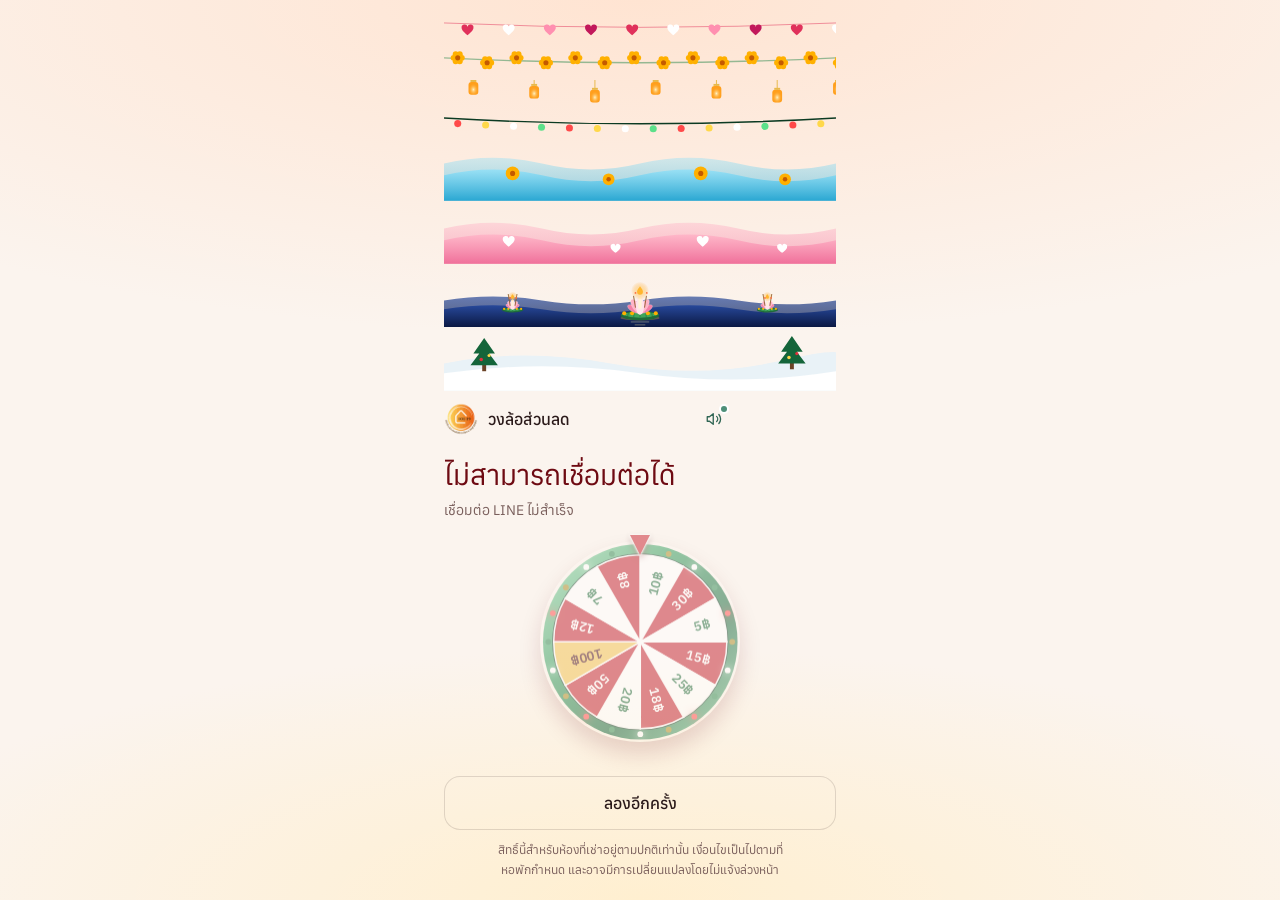
==== commit 9b2f7dc7: "Add files via upload" ====
--- a/index.html
+++ b/index.html
@@ -1,155 +1,233 @@
-<!DOCTYPE html>
-<html lang="th">
-<head>
-  <meta charset="UTF-8">
-  <meta name="viewport" content="width=device-width, initial-scale=1.0, viewport-fit=cover">
-  <title>วงล้อส่วนลด</title>
-  <meta name="description" content="เช็คอินครบตามเกณฑ์และชำระบิลตรงเวลา เพื่อรับสิทธิ์ลุ้นส่วนลดค่าเช่า">
-  <meta name="theme-color" content="#FBF4EE">
-  <meta property="og:title" content="วงล้อส่วนลด">
-  <meta property="og:description" content="เช็คอินครบตามเกณฑ์และชำระบิลตรงเวลา เพื่อรับสิทธิ์ลุ้นส่วนลดค่าเช่า">
-  <meta property="og:type" content="website">
-  <link rel="icon" href="data:image/svg+xml,%3Csvg xmlns='http://www.w3.org/2000/svg' viewBox='0 0 32 32'%3E%3Crect width='32' height='32' rx='8' fill='%231C2320'/%3E%3Cpath d='M9 12.5A1.5 1.5 0 0 1 10.5 11h11a1.5 1.5 0 0 1 1.5 1.5V14a2 2 0 0 0 0 4v1.5a1.5 1.5 0 0 1-1.5 1.5h-11A1.5 1.5 0 0 1 9 19.5V18a2 2 0 0 0 0-4z' fill='%23F0F1EF'/%3E%3C/svg%3E">
-
-  <link rel="preconnect" href="https://fonts.googleapis.com">
-  <link rel="preconnect" href="https://fonts.gstatic.com" crossorigin>
-  <link rel="preconnect" href="https://static.line-scdn.net">
-  <link rel="preconnect" href="https://script.google.com">
-  <link rel="preconnect" href="https://script.googleusercontent.com" crossorigin>
-  <link rel="stylesheet" href="https://fonts.googleapis.com/css2?family=Anuphan:wght@200;300;400;500;600&display=swap">
-  <link rel="stylesheet" href="style.css">
-  <link rel="preload" href="assets/logo.png" as="image">
-
-  <script src="https://static.line-scdn.net/liff/edge/2/sdk.js" defer></script>
-  <style>
-    /* boot mask อยู่ inline เพื่อให้ขึ้นทันทีก่อน style.css โหลดเสร็จ */
-    #boot-mask {
-      position: fixed; inset: 0; z-index: 9999;
-      background: #FBF4EE;
-      display: flex; flex-direction: column; align-items: center; justify-content: center;
-      gap: 14px;
-      font-family: 'Anuphan', 'Sarabun', system-ui, -apple-system, 'Noto Sans Thai', sans-serif;
-      transition: opacity .35s ease;
-    }
-    #boot-mask.fade-out { opacity: 0; pointer-events: none; }
-    #boot-mask .boot-ring {
-      width: 22px; height: 22px; border-radius: 50%;
-      border: 1.5px solid rgba(28, 35, 32, .14);
-      border-top-color: #1C2320;
-      animation: bootSpin .9s linear infinite;
-    }
-    #boot-mask .boot-text { font-size: 13px; color: #5E6864; }
-    @keyframes bootSpin { to { transform: rotate(360deg); } }
-    @media (prefers-reduced-motion: reduce) { #boot-mask .boot-ring { animation-duration: 3s; } }
-  </style>
-</head>
-<body>
-
-<div id="boot-mask" role="status">
-  <div class="boot-ring"></div>
-  <div class="boot-text">กรุณารอสักครู่</div>
-</div>
-
-<div class="app" id="revealCard" data-state="loading">
-
-  <header class="topbar">
-    <div class="brandrow">
-      <img class="brand-logo" src="assets/logo.png" alt="โลโก้หอพัก">
-      <div class="brand">
-        <h1>วงล้อส่วนลด</h1>
-        <p class="room" id="cabRoomBadge"></p>
-      </div>
-    </div>
-    <div class="topbar-actions">
-      <button class="icon-btn" id="btn-music" type="button" aria-label="เปิด/ปิดเพลง" aria-pressed="false">
-        <svg class="icon-music-on" width="18" height="18" viewBox="0 0 24 24" fill="none" stroke="currentColor" stroke-width="1.75" stroke-linecap="round" stroke-linejoin="round" aria-hidden="true">
-          <path d="M11 5 6 9H3v6h3l5 4z"></path>
-          <path d="M15.5 8.5a5 5 0 0 1 0 7"></path>
-          <path d="M18.5 6a9 9 0 0 1 0 12"></path>
-        </svg>
-        <svg class="icon-music-off" width="18" height="18" viewBox="0 0 24 24" fill="none" stroke="currentColor" stroke-width="1.75" stroke-linecap="round" stroke-linejoin="round" aria-hidden="true">
-          <path d="M11 5 6 9H3v6h3l5 4z"></path>
-          <path d="M23 9 17 15"></path>
-          <path d="M17 9l6 6"></path>
-        </svg>
-      </button>
-      <button class="pill-btn" id="btn-history" type="button" onclick="openHistoryOverlay()" aria-label="ดูประวัติการลุ้นรางวัล">
-        <svg width="16" height="16" viewBox="0 0 24 24" fill="none" stroke="currentColor" stroke-width="1.75" stroke-linecap="round" stroke-linejoin="round" aria-hidden="true">
-          <path d="M3 12a9 9 0 1 0 9-9 9.75 9.75 0 0 0-6.74 2.74L3 8"></path>
-          <path d="M3 3v5h5"></path>
-          <path d="M12 7v5l4 2"></path>
-        </svg>
-        <span>ประวัติ</span>
-      </button>
-    </div>
-  </header>
-
-  <audio id="bgm" loop preload="none"></audio>
-
-  <section class="status">
-    <p class="title" id="titleText" aria-live="polite">กำลังเตรียมข้อมูล</p>
-    <p class="hint" id="hint"></p>
-  </section>
-
-  <main class="stage">
-    <div class="board" id="board">
-      <div class="wheel-shell">
-        <div class="wheel-pointer" aria-hidden="true"></div>
-        <canvas id="wheelCanvas" class="wheel-canvas" aria-hidden="true"></canvas>
-        <div class="wheel-hub" aria-hidden="true">
-          <span class="wheel-hub-num" id="stockCount">–</span>
-          <span class="wheel-hub-label">สิทธิ์คงเหลือ</span>
-        </div>
-      </div>
-
-      <div class="ticket" id="ticket" role="group">
-        <div class="ticket-paper">
-          <div class="ticket-top">
-            <p class="ticket-tier"><i class="ticket-dot"></i><span id="ticketTier">Coupon</span></p>
-            <p class="ticket-amount"><span id="ticketAmount">0</span><small>฿</small></p>
-            <p class="ticket-label">ส่วนลดค่าเช่า</p>
-          </div>
-          <div class="ticket-perf" aria-hidden="true"></div>
-          <div class="ticket-bottom">
-            <p id="ticketDesc">หักจากบิลรอบถัดไปโดยอัตโนมัติ</p>
-          </div>
-        </div>
-      </div>
-    </div>
-  </main>
-
-  <div class="dock">
-    <p class="notice" id="instruction" aria-live="polite"></p>
-    <button class="btn primary hide" id="startBtn" type="button">ลุ้นรางวัล</button>
-    <button class="btn primary claim" id="claimBtn" type="button">ตกลง</button>
-    <button class="btn ghost" id="retryBtn" type="button" style="display:none;">ลองอีกครั้ง</button>
-  </div>
-
-
-  <p class="footnote">สิทธิ์นี้สำหรับห้องที่เช่าอยู่ตามปกติเท่านั้น เงื่อนไขเป็นไปตามที่หอพักกำหนด และอาจมีการเปลี่ยนแปลงโดยไม่แจ้งล่วงหน้า</p>
-</div>
-
-<div class="screen-flash" id="screenFlash" aria-hidden="true"></div>
-<div class="confetti-layer" id="confettiLayer" aria-hidden="true"></div>
-
-<!-- HISTORY OVERLAY -->
-<div class="history-overlay" id="history-overlay" role="dialog" aria-modal="true" aria-labelledby="history-title">
-  <div class="history-panel">
-    <span class="sheet-grip" aria-hidden="true"></span>
-    <div class="history-header">
-      <h2 class="history-title" id="history-title">ประวัติการลุ้นรางวัล</h2>
-      <button class="icon-btn" id="history-close" type="button" onclick="closeHistoryOverlay()" aria-label="ปิด">
-        <svg width="18" height="18" viewBox="0 0 24 24" fill="none" stroke="currentColor" stroke-width="1.75" stroke-linecap="round" aria-hidden="true">
-          <path d="M6 6l12 12M18 6L6 18"></path>
-        </svg>
-      </button>
-    </div>
-    <div class="history-body" id="history-body"></div>
-  </div>
-</div>
-
-<div class="toast" id="toast" role="status" aria-live="polite"></div>
-
-<script src="app.js" defer></script>
-</body>
-</html>
+<!DOCTYPE html>
+<html lang="th">
+<head>
+  <meta charset="UTF-8">
+  <meta name="viewport" content="width=device-width, initial-scale=1.0, viewport-fit=cover">
+  <title>วงล้อส่วนลด</title>
+  <meta name="description" content="เช็คอินครบตามเกณฑ์และชำระบิลตรงเวลา เพื่อรับสิทธิ์ลุ้นส่วนลดค่าเช่า">
+  <meta name="theme-color" content="#FBF4EE">
+  <meta property="og:title" content="วงล้อส่วนลด">
+  <meta property="og:description" content="เช็คอินครบตามเกณฑ์และชำระบิลตรงเวลา เพื่อรับสิทธิ์ลุ้นส่วนลดค่าเช่า">
+  <meta property="og:type" content="website">
+  <link rel="icon" href="data:image/svg+xml,%3Csvg xmlns='http://www.w3.org/2000/svg' viewBox='0 0 32 32'%3E%3Crect width='32' height='32' rx='8' fill='%231C2320'/%3E%3Cpath d='M9 12.5A1.5 1.5 0 0 1 10.5 11h11a1.5 1.5 0 0 1 1.5 1.5V14a2 2 0 0 0 0 4v1.5a1.5 1.5 0 0 1-1.5 1.5h-11A1.5 1.5 0 0 1 9 19.5V18a2 2 0 0 0 0-4z' fill='%23F0F1EF'/%3E%3C/svg%3E">
+
+  <link rel="preconnect" href="https://fonts.googleapis.com">
+  <link rel="preconnect" href="https://fonts.gstatic.com" crossorigin>
+  <link rel="preconnect" href="https://static.line-scdn.net">
+  <link rel="preconnect" href="https://script.google.com">
+  <link rel="preconnect" href="https://script.googleusercontent.com" crossorigin>
+  <link rel="stylesheet" href="https://fonts.googleapis.com/css2?family=Anuphan:wght@200;300;400;500;600&display=swap">
+  <link rel="stylesheet" href="style.css">
+  <link rel="preload" href="assets/logo.png" as="image">
+
+  <script src="https://static.line-scdn.net/liff/edge/2/sdk.js" defer></script>
+  <script>
+    /* เลือกธีมเทศกาลตั้งแต่ก่อนหน้าจอแรกขึ้น (ให้หน้า "กรุณารอสักครู่" สีตรงธีม) — app.js ใช้ตารางเดียวกันนี้ */
+    window.FEST_PERIODS = [
+      { name: 'valentine',   from: '02-01', to: '02-29' },
+      { name: 'songkran',    from: '04-01', to: '04-30' },
+      { name: 'loykrathong', from: '11-01', to: '11-30' },
+      { name: 'christmas',   from: '12-01', to: '12-31' }
+    ];
+    (function () {
+      try {
+        var q = new URLSearchParams(location.search).get('fest');
+        var md = new Date(Date.now() + 7 * 3600e3).toISOString().slice(5, 10), n = null;
+        window.FEST_PERIODS.forEach(function (f) { if (md >= f.from && md <= f.to) n = f.name; });
+        if (q && window.FEST_PERIODS.some(function (f) { return f.name === q; })) n = q;
+        if (n) document.documentElement.dataset.fest = n;
+      } catch (e) {}
+    })();
+  </script>
+  <style>
+    /* boot mask อยู่ inline เพื่อให้ขึ้นทันทีก่อน style.css โหลดเสร็จ */
+    #boot-mask {
+      position: fixed; inset: 0; z-index: 9999;
+      background: #F7F7F5;   /* กลางๆ ไม่ตามธีม — ให้หน้าวงล้อเป็นตัวเด่น */
+      display: flex; flex-direction: column; align-items: center; justify-content: center;
+      gap: 14px;
+      font-family: 'Anuphan', 'Sarabun', system-ui, -apple-system, 'Noto Sans Thai', sans-serif;
+      transition: opacity .35s ease;
+    }
+    #boot-mask.fade-out { opacity: 0; pointer-events: none; }
+    #boot-mask .boot-ring {
+      width: 22px; height: 22px; border-radius: 50%;
+      border: 1.5px solid rgba(28, 35, 32, .14);
+      border-top-color: #1C2320;
+      animation: bootSpin .9s linear infinite;
+    }
+    #boot-mask .boot-text { font-size: 13px; color: #5E6864; }
+    @keyframes bootSpin { to { transform: rotate(360deg); } }
+    @media (prefers-reduced-motion: reduce) { #boot-mask .boot-ring { animation-duration: 3s; } }
+  </style>
+</head>
+<body>
+
+<div id="boot-mask" role="status">
+  <div class="boot-ring"></div>
+  <div class="boot-text">กรุณารอสักครู่</div>
+</div>
+
+<div class="app" id="revealCard" data-state="loading">
+  <div class="fest-top" aria-hidden="true">
+    <svg data-for="valentine" viewBox="0 0 400 24" preserveAspectRatio="xMidYMin slice"><path d="M0 3Q200 12 400 3" stroke="#E0315B" stroke-opacity=".5" fill="none"/><path transform="translate(18 5) scale(0.5)" d="M12 21C3 14 0 10 0 6.5A6 6 0 0 1 12 4a6 6 0 0 1 12 2.5C24 10 21 14 12 21z" fill="#E0315B"/><path transform="translate(60 5) scale(0.5)" d="M12 21C3 14 0 10 0 6.5A6 6 0 0 1 12 4a6 6 0 0 1 12 2.5C24 10 21 14 12 21z" fill="#FFFFFF"/><path transform="translate(102 5) scale(0.5)" d="M12 21C3 14 0 10 0 6.5A6 6 0 0 1 12 4a6 6 0 0 1 12 2.5C24 10 21 14 12 21z" fill="#FF8FB0"/><path transform="translate(144 5) scale(0.5)" d="M12 21C3 14 0 10 0 6.5A6 6 0 0 1 12 4a6 6 0 0 1 12 2.5C24 10 21 14 12 21z" fill="#C2185B"/><path transform="translate(186 5) scale(0.5)" d="M12 21C3 14 0 10 0 6.5A6 6 0 0 1 12 4a6 6 0 0 1 12 2.5C24 10 21 14 12 21z" fill="#E0315B"/><path transform="translate(228 5) scale(0.5)" d="M12 21C3 14 0 10 0 6.5A6 6 0 0 1 12 4a6 6 0 0 1 12 2.5C24 10 21 14 12 21z" fill="#FFFFFF"/><path transform="translate(270 5) scale(0.5)" d="M12 21C3 14 0 10 0 6.5A6 6 0 0 1 12 4a6 6 0 0 1 12 2.5C24 10 21 14 12 21z" fill="#FF8FB0"/><path transform="translate(312 5) scale(0.5)" d="M12 21C3 14 0 10 0 6.5A6 6 0 0 1 12 4a6 6 0 0 1 12 2.5C24 10 21 14 12 21z" fill="#C2185B"/><path transform="translate(354 5) scale(0.5)" d="M12 21C3 14 0 10 0 6.5A6 6 0 0 1 12 4a6 6 0 0 1 12 2.5C24 10 21 14 12 21z" fill="#E0315B"/><path transform="translate(396 5) scale(0.5)" d="M12 21C3 14 0 10 0 6.5A6 6 0 0 1 12 4a6 6 0 0 1 12 2.5C24 10 21 14 12 21z" fill="#FFFFFF"/></svg>
+    <svg data-for="songkran" viewBox="0 0 400 24" preserveAspectRatio="xMidYMin slice"><path d="M0 8Q200 18 400 8" stroke="#2E8A4F" stroke-opacity=".5" fill="none" stroke-width="1.4"/><circle cx="18.2" cy="8.0" r="3" fill="#FFB000"/><circle cx="16.1" cy="11.6" r="3" fill="#FFB000"/><circle cx="11.9" cy="11.6" r="3" fill="#FFB000"/><circle cx="9.8" cy="8.0" r="3" fill="#FFB000"/><circle cx="11.9" cy="4.4" r="3" fill="#FFB000"/><circle cx="16.1" cy="4.4" r="3" fill="#FFB000"/><circle cx="14" cy="8" r="2.6" fill="#C45A00"/><circle cx="48.2" cy="13.0" r="3" fill="#FFB000"/><circle cx="46.1" cy="16.6" r="3" fill="#FFB000"/><circle cx="41.9" cy="16.6" r="3" fill="#FFB000"/><circle cx="39.8" cy="13.0" r="3" fill="#FFB000"/><circle cx="41.9" cy="9.4" r="3" fill="#FFB000"/><circle cx="46.1" cy="9.4" r="3" fill="#FFB000"/><circle cx="44" cy="13" r="2.6" fill="#C45A00"/><circle cx="78.2" cy="8.0" r="3" fill="#FFB000"/><circle cx="76.1" cy="11.6" r="3" fill="#FFB000"/><circle cx="71.9" cy="11.6" r="3" fill="#FFB000"/><circle cx="69.8" cy="8.0" r="3" fill="#FFB000"/><circle cx="71.9" cy="4.4" r="3" fill="#FFB000"/><circle cx="76.1" cy="4.4" r="3" fill="#FFB000"/><circle cx="74" cy="8" r="2.6" fill="#C45A00"/><circle cx="108.2" cy="13.0" r="3" fill="#FFB000"/><circle cx="106.1" cy="16.6" r="3" fill="#FFB000"/><circle cx="101.9" cy="16.6" r="3" fill="#FFB000"/><circle cx="99.8" cy="13.0" r="3" fill="#FFB000"/><circle cx="101.9" cy="9.4" r="3" fill="#FFB000"/><circle cx="106.1" cy="9.4" r="3" fill="#FFB000"/><circle cx="104" cy="13" r="2.6" fill="#C45A00"/><circle cx="138.2" cy="8.0" r="3" fill="#FFB000"/><circle cx="136.1" cy="11.6" r="3" fill="#FFB000"/><circle cx="131.9" cy="11.6" r="3" fill="#FFB000"/><circle cx="129.8" cy="8.0" r="3" fill="#FFB000"/><circle cx="131.9" cy="4.4" r="3" fill="#FFB000"/><circle cx="136.1" cy="4.4" r="3" fill="#FFB000"/><circle cx="134" cy="8" r="2.6" fill="#C45A00"/><circle cx="168.2" cy="13.0" r="3" fill="#FFB000"/><circle cx="166.1" cy="16.6" r="3" fill="#FFB000"/><circle cx="161.9" cy="16.6" r="3" fill="#FFB000"/><circle cx="159.8" cy="13.0" r="3" fill="#FFB000"/><circle cx="161.9" cy="9.4" r="3" fill="#FFB000"/><circle cx="166.1" cy="9.4" r="3" fill="#FFB000"/><circle cx="164" cy="13" r="2.6" fill="#C45A00"/><circle cx="198.2" cy="8.0" r="3" fill="#FFB000"/><circle cx="196.1" cy="11.6" r="3" fill="#FFB000"/><circle cx="191.9" cy="11.6" r="3" fill="#FFB000"/><circle cx="189.8" cy="8.0" r="3" fill="#FFB000"/><circle cx="191.9" cy="4.4" r="3" fill="#FFB000"/><circle cx="196.1" cy="4.4" r="3" fill="#FFB000"/><circle cx="194" cy="8" r="2.6" fill="#C45A00"/><circle cx="228.2" cy="13.0" r="3" fill="#FFB000"/><circle cx="226.1" cy="16.6" r="3" fill="#FFB000"/><circle cx="221.9" cy="16.6" r="3" fill="#FFB000"/><circle cx="219.8" cy="13.0" r="3" fill="#FFB000"/><circle cx="221.9" cy="9.4" r="3" fill="#FFB000"/><circle cx="226.1" cy="9.4" r="3" fill="#FFB000"/><circle cx="224" cy="13" r="2.6" fill="#C45A00"/><circle cx="258.2" cy="8.0" r="3" fill="#FFB000"/><circle cx="256.1" cy="11.6" r="3" fill="#FFB000"/><circle cx="251.9" cy="11.6" r="3" fill="#FFB000"/><circle cx="249.8" cy="8.0" r="3" fill="#FFB000"/><circle cx="251.9" cy="4.4" r="3" fill="#FFB000"/><circle cx="256.1" cy="4.4" r="3" fill="#FFB000"/><circle cx="254" cy="8" r="2.6" fill="#C45A00"/><circle cx="288.2" cy="13.0" r="3" fill="#FFB000"/><circle cx="286.1" cy="16.6" r="3" fill="#FFB000"/><circle cx="281.9" cy="16.6" r="3" fill="#FFB000"/><circle cx="279.8" cy="13.0" r="3" fill="#FFB000"/><circle cx="281.9" cy="9.4" r="3" fill="#FFB000"/><circle cx="286.1" cy="9.4" r="3" fill="#FFB000"/><circle cx="284" cy="13" r="2.6" fill="#C45A00"/><circle cx="318.2" cy="8.0" r="3" fill="#FFB000"/><circle cx="316.1" cy="11.6" r="3" fill="#FFB000"/><circle cx="311.9" cy="11.6" r="3" fill="#FFB000"/><circle cx="309.8" cy="8.0" r="3" fill="#FFB000"/><circle cx="311.9" cy="4.4" r="3" fill="#FFB000"/><circle cx="316.1" cy="4.4" r="3" fill="#FFB000"/><circle cx="314" cy="8" r="2.6" fill="#C45A00"/><circle cx="348.2" cy="13.0" r="3" fill="#FFB000"/><circle cx="346.1" cy="16.6" r="3" fill="#FFB000"/><circle cx="341.9" cy="16.6" r="3" fill="#FFB000"/><circle cx="339.8" cy="13.0" r="3" fill="#FFB000"/><circle cx="341.9" cy="9.4" r="3" fill="#FFB000"/><circle cx="346.1" cy="9.4" r="3" fill="#FFB000"/><circle cx="344" cy="13" r="2.6" fill="#C45A00"/><circle cx="378.2" cy="8.0" r="3" fill="#FFB000"/><circle cx="376.1" cy="11.6" r="3" fill="#FFB000"/><circle cx="371.9" cy="11.6" r="3" fill="#FFB000"/><circle cx="369.8" cy="8.0" r="3" fill="#FFB000"/><circle cx="371.9" cy="4.4" r="3" fill="#FFB000"/><circle cx="376.1" cy="4.4" r="3" fill="#FFB000"/><circle cx="374" cy="8" r="2.6" fill="#C45A00"/><circle cx="408.2" cy="13.0" r="3" fill="#FFB000"/><circle cx="406.1" cy="16.6" r="3" fill="#FFB000"/><circle cx="401.9" cy="16.6" r="3" fill="#FFB000"/><circle cx="399.8" cy="13.0" r="3" fill="#FFB000"/><circle cx="401.9" cy="9.4" r="3" fill="#FFB000"/><circle cx="406.1" cy="9.4" r="3" fill="#FFB000"/><circle cx="404" cy="13" r="2.6" fill="#C45A00"/></svg>
+    <svg data-for="loykrathong" viewBox="0 0 400 28" preserveAspectRatio="xMidYMin slice"><defs><radialGradient id="glw" cx=".5" cy=".6"><stop offset="0" stop-color="#FFF3C4"/><stop offset="1" stop-color="#FF9F1C" stop-opacity="0"/></radialGradient></defs><line x1="30" y1="0" x2="30" y2="2" stroke="#E8B94A" stroke-width="1"/><rect x="25" y="2" width="10" height="13" rx="3" fill="#FF9F1C"/><rect x="25" y="2" width="10" height="13" rx="3" fill="url(#glw)" /><rect x="27" y="0" width="6" height="2" fill="#E8B94A"/><line x1="92" y1="0" x2="92" y2="6" stroke="#E8B94A" stroke-width="1"/><rect x="87" y="6" width="10" height="13" rx="3" fill="#FF9F1C"/><rect x="87" y="6" width="10" height="13" rx="3" fill="url(#glw)" /><rect x="89" y="4" width="6" height="2" fill="#E8B94A"/><line x1="154" y1="0" x2="154" y2="10" stroke="#E8B94A" stroke-width="1"/><rect x="149" y="10" width="10" height="13" rx="3" fill="#FF9F1C"/><rect x="149" y="10" width="10" height="13" rx="3" fill="url(#glw)" /><rect x="151" y="8" width="6" height="2" fill="#E8B94A"/><line x1="216" y1="0" x2="216" y2="2" stroke="#E8B94A" stroke-width="1"/><rect x="211" y="2" width="10" height="13" rx="3" fill="#FF9F1C"/><rect x="211" y="2" width="10" height="13" rx="3" fill="url(#glw)" /><rect x="213" y="0" width="6" height="2" fill="#E8B94A"/><line x1="278" y1="0" x2="278" y2="6" stroke="#E8B94A" stroke-width="1"/><rect x="273" y="6" width="10" height="13" rx="3" fill="#FF9F1C"/><rect x="273" y="6" width="10" height="13" rx="3" fill="url(#glw)" /><rect x="275" y="4" width="6" height="2" fill="#E8B94A"/><line x1="340" y1="0" x2="340" y2="10" stroke="#E8B94A" stroke-width="1"/><rect x="335" y="10" width="10" height="13" rx="3" fill="#FF9F1C"/><rect x="335" y="10" width="10" height="13" rx="3" fill="url(#glw)" /><rect x="337" y="8" width="6" height="2" fill="#E8B94A"/><line x1="402" y1="0" x2="402" y2="2" stroke="#E8B94A" stroke-width="1"/><rect x="397" y="2" width="10" height="13" rx="3" fill="#FF9F1C"/><rect x="397" y="2" width="10" height="13" rx="3" fill="url(#glw)" /><rect x="399" y="0" width="6" height="2" fill="#E8B94A"/></svg>
+    <svg data-for="christmas" viewBox="0 0 400 24" preserveAspectRatio="xMidYMin slice"><path d="M0 4Q200 16 400 4" stroke="#0B3A22" stroke-width="1.5" fill="none"/><circle cx="14.0" cy="9.8" r="3.6" fill="#FF4A4A"/><circle cx="42.5" cy="11.3" r="3.6" fill="#FFD84A"/><circle cx="71.0" cy="12.5" r="3.6" fill="#FFFFFF"/><circle cx="99.5" cy="13.5" r="3.6" fill="#5CE08A"/><circle cx="128.0" cy="14.2" r="3.6" fill="#FF4A4A"/><circle cx="156.5" cy="14.7" r="3.6" fill="#FFD84A"/><circle cx="185.0" cy="15.0" r="3.6" fill="#FFFFFF"/><circle cx="213.5" cy="15.0" r="3.6" fill="#5CE08A"/><circle cx="242.0" cy="14.7" r="3.6" fill="#FF4A4A"/><circle cx="270.5" cy="14.3" r="3.6" fill="#FFD84A"/><circle cx="299.0" cy="13.5" r="3.6" fill="#FFFFFF"/><circle cx="327.5" cy="12.6" r="3.6" fill="#5CE08A"/><circle cx="356.0" cy="11.3" r="3.6" fill="#FF4A4A"/><circle cx="384.5" cy="9.9" r="3.6" fill="#FFD84A"/></svg>
+  </div>
+
+  <div class="fest-particles" aria-hidden="true"><i></i><i></i><i></i><i></i><i></i><i></i><i></i><i></i><i></i><i></i></div>
+  <div class="fest-bottom" data-for="songkran" aria-hidden="true"><svg viewBox="0 0 400 58" preserveAspectRatio="xMidYMax slice">
+    <defs><linearGradient id="gsk" x1="0" y1="0" x2="0" y2="1"><stop offset="0" stop-color="#8FE0F8" stop-opacity=".8"/><stop offset="1" stop-color="#2AA7D2"/></linearGradient></defs>
+    <path d="M0 20 Q50 8 100 20 T200 20 T300 20 T400 20 V58 H0Z" fill="url(#gsk)" opacity=".5"/>
+    <path d="M0 32 Q50 20 100 32 T200 32 T300 32 T400 32 V58 H0Z" fill="url(#gsk)"/>
+    <g fill="#FFB000"><circle cx="70" cy="30" r="7"/><circle cx="168" cy="36" r="6"/><circle cx="262" cy="30" r="7"/><circle cx="348" cy="36" r="6"/></g>
+    <g fill="#C45A00"><circle cx="70" cy="30" r="2.6"/><circle cx="168" cy="36" r="2.3"/><circle cx="262" cy="30" r="2.6"/><circle cx="348" cy="36" r="2.3"/></g></svg></div>
+  <div class="fest-bottom" data-for="valentine" aria-hidden="true"><svg viewBox="0 0 400 58" preserveAspectRatio="xMidYMax slice">
+    <defs><linearGradient id="gvl" x1="0" y1="0" x2="0" y2="1"><stop offset="0" stop-color="#FFB3C7" stop-opacity=".85"/><stop offset="1" stop-color="#F0709A"/></linearGradient></defs>
+    <path d="M0 22 Q50 10 100 22 T200 22 T300 22 T400 22 V58 H0Z" fill="url(#gvl)" opacity=".5"/>
+    <path d="M0 34 Q50 22 100 34 T200 34 T300 34 T400 34 V58 H0Z" fill="url(#gvl)"/>
+    <g fill="#FFFFFF"><path transform="translate(60 30) scale(.5)" d="M12 21C3 14 0 10 0 6.5A6 6 0 0 1 12 4a6 6 0 0 1 12 2.5C24 10 21 14 12 21z"/><path transform="translate(170 38) scale(.42)" d="M12 21C3 14 0 10 0 6.5A6 6 0 0 1 12 4a6 6 0 0 1 12 2.5C24 10 21 14 12 21z"/><path transform="translate(258 30) scale(.5)" d="M12 21C3 14 0 10 0 6.5A6 6 0 0 1 12 4a6 6 0 0 1 12 2.5C24 10 21 14 12 21z"/><path transform="translate(340 38) scale(.42)" d="M12 21C3 14 0 10 0 6.5A6 6 0 0 1 12 4a6 6 0 0 1 12 2.5C24 10 21 14 12 21z"/></g></svg></div>
+  <div class="fest-bottom" data-for="loykrathong" aria-hidden="true"><svg viewBox="0 0 400 58" preserveAspectRatio="xMidYMax slice"><defs><linearGradient id="lkwt" x1="0" y1="0" x2="0" y2="1"><stop offset="0" stop-color="#27489A"/><stop offset="1" stop-color="#0A1740"/></linearGradient><radialGradient id="lkfg"><stop offset="0" stop-color="#FFE9A8" stop-opacity=".95"/><stop offset="1" stop-color="#FF9F1C" stop-opacity="0"/></radialGradient></defs><path d="M0 30 Q50 22 100 30 T200 30 T300 30 T400 30 V58 H0Z" fill="url(#lkwt)" opacity=".7"/><path d="M0 39 Q50 31 100 39 T200 39 T300 39 T400 39 V58 H0Z" fill="url(#lkwt)"/><ellipse cx="200" cy="48" rx="20" ry="2.4" fill="#FFB62E" opacity=".3"/><path d="M191 52h18M195 55h10" stroke="#FFE9A8" stroke-opacity=".4" stroke-width="1" stroke-linecap="round"/><ellipse cx="70" cy="39.86" rx="10.54" ry="2.604" fill="#1F6B3A"/><path d="M59.46 39.24Q70 42.96 80.53999999999999 39.24Q70 36.14 59.46 39.24Z" fill="#3FA55A"/><path d="M60.7 37.69L59.584 40.79" stroke="#1F6B3A" stroke-width=".7" opacity=".8"/><path d="M63.8 37.69L63.056 40.79" stroke="#1F6B3A" stroke-width=".7" opacity=".8"/><path d="M66.9 37.69L66.528 40.79" stroke="#1F6B3A" stroke-width=".7" opacity=".8"/><path d="M70.0 37.69L70.0 40.79" stroke="#1F6B3A" stroke-width=".7" opacity=".8"/><path d="M73.1 37.69L73.472 40.79" stroke="#1F6B3A" stroke-width=".7" opacity=".8"/><path d="M76.2 37.69L76.944 40.79" stroke="#1F6B3A" stroke-width=".7" opacity=".8"/><path d="M79.3 37.69L80.416 40.79" stroke="#1F6B3A" stroke-width=".7" opacity=".8"/><circle cx="61.32" cy="38.62" r="1.116" fill="#FFB000"/><circle cx="65.66" cy="38.62" r="1.116" fill="#FFB000"/><circle cx="74.34" cy="38.62" r="1.116" fill="#FFB000"/><circle cx="78.68" cy="38.62" r="1.116" fill="#FFB000"/><ellipse cx="70" cy="34.28" rx="1.6864" ry="3.9525" fill="#F47FA6" stroke="#fff" stroke-opacity=".5" stroke-width=".4" transform="rotate(-62 70 38)"/><ellipse cx="70" cy="34.28" rx="1.6864" ry="3.9525" fill="#F47FA6" stroke="#fff" stroke-opacity=".5" stroke-width=".4" transform="rotate(62 70 38)"/><ellipse cx="70" cy="34.28" rx="1.984" ry="4.65" fill="#FFB3C7" stroke="#fff" stroke-opacity=".5" stroke-width=".4" transform="rotate(-34 70 38)"/><ellipse cx="70" cy="34.28" rx="1.984" ry="4.65" fill="#FFB3C7" stroke="#fff" stroke-opacity=".5" stroke-width=".4" transform="rotate(34 70 38)"/><ellipse cx="70" cy="34.28" rx="2.1824000000000003" ry="5.115000000000001" fill="#FFE3EC" stroke="#fff" stroke-opacity=".5" stroke-width=".4" transform="rotate(0 70 38)"/><path d="M67.52 35.52l-2 -12" stroke="#8B5A2B" stroke-width=".9"/><path d="M72.48 35.52l2 -12" stroke="#8B5A2B" stroke-width=".9"/><rect x="69.07" y="29.32" width="1.8599999999999999" height="6.82" rx="1" fill="#FFF3D6"/><circle cx="70" cy="26.22" r="4.96" fill="url(#lkfg)"/><path d="M70 23.740000000000002c1.24 1.612 1.612 2.232 1.612 3.1a1.612 1.612 0 0 1 -3.224 0c0 -1.4 .6 -2.4 1.612 -3.1z" fill="#FFB62E"/><circle cx="67.52" cy="27.46" r=".9" fill="#FF6B3D"/><circle cx="73.72" cy="27.46" r=".9" fill="#FF6B3D"/><ellipse cx="330" cy="39.86" rx="10.54" ry="2.604" fill="#1F6B3A"/><path d="M319.46 39.24Q330 42.96 340.54 39.24Q330 36.14 319.46 39.24Z" fill="#3FA55A"/><path d="M320.7 37.69L319.584 40.79" stroke="#1F6B3A" stroke-width=".7" opacity=".8"/><path d="M323.8 37.69L323.056 40.79" stroke="#1F6B3A" stroke-width=".7" opacity=".8"/><path d="M326.9 37.69L326.528 40.79" stroke="#1F6B3A" stroke-width=".7" opacity=".8"/><path d="M330.0 37.69L330.0 40.79" stroke="#1F6B3A" stroke-width=".7" opacity=".8"/><path d="M333.1 37.69L333.472 40.79" stroke="#1F6B3A" stroke-width=".7" opacity=".8"/><path d="M336.2 37.69L336.944 40.79" stroke="#1F6B3A" stroke-width=".7" opacity=".8"/><path d="M339.3 37.69L340.416 40.79" stroke="#1F6B3A" stroke-width=".7" opacity=".8"/><circle cx="321.32" cy="38.62" r="1.116" fill="#FFB000"/><circle cx="325.66" cy="38.62" r="1.116" fill="#FFB000"/><circle cx="334.34" cy="38.62" r="1.116" fill="#FFB000"/><circle cx="338.68" cy="38.62" r="1.116" fill="#FFB000"/><ellipse cx="330" cy="34.28" rx="1.6864" ry="3.9525" fill="#F47FA6" stroke="#fff" stroke-opacity=".5" stroke-width=".4" transform="rotate(-62 330 38)"/><ellipse cx="330" cy="34.28" rx="1.6864" ry="3.9525" fill="#F47FA6" stroke="#fff" stroke-opacity=".5" stroke-width=".4" transform="rotate(62 330 38)"/><ellipse cx="330" cy="34.28" rx="1.984" ry="4.65" fill="#FFB3C7" stroke="#fff" stroke-opacity=".5" stroke-width=".4" transform="rotate(-34 330 38)"/><ellipse cx="330" cy="34.28" rx="1.984" ry="4.65" fill="#FFB3C7" stroke="#fff" stroke-opacity=".5" stroke-width=".4" transform="rotate(34 330 38)"/><ellipse cx="330" cy="34.28" rx="2.1824000000000003" ry="5.115000000000001" fill="#FFE3EC" stroke="#fff" stroke-opacity=".5" stroke-width=".4" transform="rotate(0 330 38)"/><path d="M327.52 35.52l-2 -12" stroke="#8B5A2B" stroke-width=".9"/><path d="M332.48 35.52l2 -12" stroke="#8B5A2B" stroke-width=".9"/><rect x="329.07" y="29.32" width="1.8599999999999999" height="6.82" rx="1" fill="#FFF3D6"/><circle cx="330" cy="26.22" r="4.96" fill="url(#lkfg)"/><path d="M330 23.740000000000002c1.24 1.612 1.612 2.232 1.612 3.1a1.612 1.612 0 0 1 -3.224 0c0 -1.4 .6 -2.4 1.612 -3.1z" fill="#FFB62E"/><circle cx="327.52" cy="27.46" r=".9" fill="#FF6B3D"/><circle cx="333.72" cy="27.46" r=".9" fill="#FF6B3D"/><ellipse cx="200" cy="45.45" rx="19.549999999999997" ry="4.83" fill="#1F6B3A"/><path d="M180.45 44.3Q200 51.2 219.55 44.3Q200 38.55 180.45 44.3Z" fill="#3FA55A"/><path d="M182.75 41.425L180.68 47.175" stroke="#1F6B3A" stroke-width=".7" opacity=".8"/><path d="M188.5 41.425L187.12 47.175" stroke="#1F6B3A" stroke-width=".7" opacity=".8"/><path d="M194.25 41.425L193.56 47.175" stroke="#1F6B3A" stroke-width=".7" opacity=".8"/><path d="M200.0 41.425L200.0 47.175" stroke="#1F6B3A" stroke-width=".7" opacity=".8"/><path d="M205.75 41.425L206.44 47.175" stroke="#1F6B3A" stroke-width=".7" opacity=".8"/><path d="M211.5 41.425L212.88 47.175" stroke="#1F6B3A" stroke-width=".7" opacity=".8"/><path d="M217.25 41.425L219.32 47.175" stroke="#1F6B3A" stroke-width=".7" opacity=".8"/><circle cx="183.9" cy="43.15" r="2.07" fill="#FFB000"/><circle cx="191.95" cy="43.15" r="2.07" fill="#FFB000"/><circle cx="208.05" cy="43.15" r="2.07" fill="#FFB000"/><circle cx="216.1" cy="43.15" r="2.07" fill="#FFB000"/><ellipse cx="200" cy="35.1" rx="3.1279999999999997" ry="7.33125" fill="#F47FA6" stroke="#fff" stroke-opacity=".5" stroke-width=".4" transform="rotate(-62 200 42)"/><ellipse cx="200" cy="35.1" rx="3.1279999999999997" ry="7.33125" fill="#F47FA6" stroke="#fff" stroke-opacity=".5" stroke-width=".4" transform="rotate(62 200 42)"/><ellipse cx="200" cy="35.1" rx="3.6799999999999997" ry="8.625" fill="#FFB3C7" stroke="#fff" stroke-opacity=".5" stroke-width=".4" transform="rotate(-34 200 42)"/><ellipse cx="200" cy="35.1" rx="3.6799999999999997" ry="8.625" fill="#FFB3C7" stroke="#fff" stroke-opacity=".5" stroke-width=".4" transform="rotate(34 200 42)"/><ellipse cx="200" cy="35.1" rx="4.048" ry="9.4875" fill="#FFE3EC" stroke="#fff" stroke-opacity=".5" stroke-width=".4" transform="rotate(0 200 42)"/><path d="M195.4 37.4l-2 -12" stroke="#8B5A2B" stroke-width=".9"/><path d="M204.6 37.4l2 -12" stroke="#8B5A2B" stroke-width=".9"/><rect x="198.275" y="25.900000000000002" width="3.4499999999999997" height="12.649999999999999" rx="1" fill="#FFF3D6"/><circle cx="200" cy="20.150000000000002" r="9.2" fill="url(#lkfg)"/><path d="M200 15.55c2.3 2.9899999999999998 2.9899999999999998 4.14 2.9899999999999998 5.75a2.9899999999999998 2.9899999999999998 0 0 1 -5.9799999999999995 0c0 -1.4 .6 -2.4 2.9899999999999998 -5.75z" fill="#FFB62E"/><circle cx="195.4" cy="22.450000000000003" r=".9" fill="#FF6B3D"/><circle cx="206.9" cy="22.450000000000003" r=".9" fill="#FF6B3D"/></svg></div>
+  <div class="fest-bottom" data-for="christmas" aria-hidden="true"><svg viewBox="0 0 400 58" preserveAspectRatio="xMidYMax slice">
+    <path d="M0 30 Q80 14 170 30 T340 28 T400 26 V58 H0Z" fill="#E9F2F7"/>
+    <path d="M0 40 Q100 26 200 40 T400 38 V58 H0Z" fill="#FFFFFF"/>
+    <g><rect x="39" y="30" width="4" height="8" fill="#6B4226"/><path d="M41 4 L30 20 H36 L27 32 H55 L46 20 H52Z" fill="#14653A"/><circle cx="38" cy="26" r="1.8" fill="#E0303D"/><circle cx="46" cy="22" r="1.6" fill="#FFD84A"/>
+      <rect x="353" y="28" width="4" height="8" fill="#6B4226"/><path d="M355 2 L344 18 H350 L341 30 H369 L360 18 H366Z" fill="#14653A"/><circle cx="352" cy="24" r="1.8" fill="#FFD84A"/><circle cx="360" cy="20" r="1.6" fill="#E0303D"/></g></svg></div>
+
+  <header class="topbar">
+    <div class="brandrow">
+      <img class="brand-logo" src="assets/logo.png" alt="โลโก้หอพัก">
+      <div class="brand">
+        <h1>วงล้อส่วนลด</h1>
+        <p class="room" id="cabRoomBadge"></p>
+      </div>
+    </div>
+    <div class="topbar-actions">
+      <button class="icon-btn" id="btn-music" type="button" aria-label="เปิด/ปิดเพลง" aria-pressed="false">
+        <svg class="icon-music-on" width="18" height="18" viewBox="0 0 24 24" fill="none" stroke="currentColor" stroke-width="1.75" stroke-linecap="round" stroke-linejoin="round" aria-hidden="true">
+          <path d="M11 5 6 9H3v6h3l5 4z"></path>
+          <path d="M15.5 8.5a5 5 0 0 1 0 7"></path>
+          <path d="M18.5 6a9 9 0 0 1 0 12"></path>
+        </svg>
+        <svg class="icon-music-off" width="18" height="18" viewBox="0 0 24 24" fill="none" stroke="currentColor" stroke-width="1.75" stroke-linecap="round" stroke-linejoin="round" aria-hidden="true">
+          <path d="M11 5 6 9H3v6h3l5 4z"></path>
+          <path d="M23 9 17 15"></path>
+          <path d="M17 9l6 6"></path>
+        </svg>
+      </button>
+      <button class="pill-btn" id="btn-history" type="button" onclick="openHistoryOverlay()" aria-label="ดูประวัติการลุ้นรางวัล">
+        <svg width="16" height="16" viewBox="0 0 24 24" fill="none" stroke="currentColor" stroke-width="1.75" stroke-linecap="round" stroke-linejoin="round" aria-hidden="true">
+          <path d="M3 12a9 9 0 1 0 9-9 9.75 9.75 0 0 0-6.74 2.74L3 8"></path>
+          <path d="M3 3v5h5"></path>
+          <path d="M12 7v5l4 2"></path>
+        </svg>
+        <span>ประวัติ</span>
+      </button>
+    </div>
+  </header>
+
+  <audio id="bgm" loop preload="none"></audio>
+
+  <section class="status">
+    <p class="title" id="titleText" aria-live="polite">กำลังเตรียมข้อมูล</p>
+    <p class="hint" id="hint"></p>
+  </section>
+
+  <main class="stage">
+    <div class="board" id="board">
+      <div class="wheel-shell">
+        <div class="wheel-pointer" aria-hidden="true"></div>
+        <canvas id="wheelCanvas" class="wheel-canvas" aria-hidden="true"></canvas>
+        <div class="wheel-hub" aria-hidden="true">
+          <span class="wheel-hub-num" id="stockCount">–</span>
+          <span class="wheel-hub-label">สิทธิ์คงเหลือ</span>
+        </div>
+      </div>
+
+      <div class="ticket" id="ticket" role="group">
+        <div class="ticket-paper">
+          <div class="ticket-top">
+            <p class="ticket-tier"><i class="ticket-dot"></i><span id="ticketTier">Coupon</span></p>
+            <p class="ticket-amount"><span id="ticketAmount">0</span><small>฿</small></p>
+            <p class="ticket-label">ส่วนลดค่าเช่า</p>
+          </div>
+          <div class="ticket-perf" aria-hidden="true"></div>
+          <div class="ticket-bottom">
+            <p id="ticketDesc">หักจากบิลรอบถัดไปโดยอัตโนมัติ</p>
+          </div>
+        </div>
+      </div>
+    </div>
+  </main>
+
+  <div class="dock">
+    <p class="notice" id="instruction" aria-live="polite"></p>
+    <div class="start-row" id="startRow">
+      <button class="btn ghost respin helper" id="helperBtn" type="button"><span id="helperBtnText">ตัวช่วย</span></button>
+      <button class="btn primary hide" id="startBtn" type="button">ลุ้นรางวัล</button>
+    </div>
+    <div class="claim-row" id="claimRow">
+      <button class="btn ghost respin" id="respinBtn" type="button" style="display:none;"></button>
+      <button class="btn primary claim" id="claimBtn" type="button">ตกลง</button>
+    </div>
+    <button class="btn ghost" id="retryBtn" type="button" style="display:none;">ลองอีกครั้ง</button>
+  </div>
+
+
+  <!-- แผ่นเลือกตัวช่วย (MOCK) -->
+  <div class="respin-sheet" id="helperSheet" hidden>
+    <div class="respin-card helper-card" role="dialog" aria-modal="true">
+      <h3>เลือกตัวช่วย</h3>
+      <p class="hs-sub">ใช้แต้มเช็คอินแลกตัวช่วย · คงเหลือ <b id="hsPoints">20</b> แต้ม</p>
+      <div class="hs-list" id="hsList"></div>
+      <p class="hs-note">หักแต้มเมื่อกดหมุน · เลือกได้ 1 ตัวต่อกล่อง · แต้มที่ไม่ได้ใช้ยังเป็นส่วนลดบิลตามปกติ</p>
+      <div class="respin-row">
+        <button type="button" class="respin-no" id="hsNo">ไม่ใช้ตัวช่วย</button>
+        <button type="button" class="respin-yes" id="hsYes" disabled>เลือกตัวช่วย</button>
+      </div>
+    </div>
+  </div>
+
+  <!-- หน้ายืนยันหมุนใหม่ -->
+  <div class="respin-sheet" id="respinSheet" hidden>
+    <div class="respin-card" role="dialog" aria-modal="true" aria-labelledby="respinTitle">
+      <h3 id="respinTitle">ใช้ <span id="respinCost">–</span> แต้มเช็คอิน ลุ้นอีกครั้งไหม?</h3>
+      <p>ตอนนี้คุณได้ส่วนลด <b><span id="respinOld">–</span> บาท</b></p>
+      <p>ถ้าลุ้นอีกครั้ง ส่วนลดใหม่จะ<b>แทนที่ส่วนลดเดิม</b><br>อาจได้ <b>เท่าเดิมหรือมากกว่า</b> ไม่ต่ำกว่าเดิมแน่นอน<br>แต้มที่ใช้แล้ว<b>ไม่คืน</b> แม้ได้เท่าเดิม</p>
+      <div class="respin-row">
+        <button type="button" class="respin-no" id="respinNo">ไม่ลุ้น</button>
+        <button type="button" class="respin-yes" id="respinYes">ลุ้นอีกครั้ง · <span id="respinCost2">–</span> แต้ม</button>
+      </div>
+    </div>
+  </div>
+
+
+  <p class="footnote">สิทธิ์นี้สำหรับห้องที่เช่าอยู่ตามปกติเท่านั้น เงื่อนไขเป็นไปตามที่หอพักกำหนด และอาจมีการเปลี่ยนแปลงโดยไม่แจ้งล่วงหน้า</p>
+</div>
+
+<div class="screen-flash" id="screenFlash" aria-hidden="true"></div>
+<div class="confetti-layer" id="confettiLayer" aria-hidden="true"></div>
+
+<!-- HISTORY OVERLAY -->
+<div class="history-overlay" id="history-overlay" role="dialog" aria-modal="true" aria-labelledby="history-title">
+  <div class="history-panel">
+    <div class="hist-garland" id="histGarland" aria-hidden="true"></div>
+    <span class="sheet-grip" aria-hidden="true"></span>
+    <div class="history-header">
+      <h2 class="history-title" id="history-title">ประวัติการลุ้นรางวัล</h2>
+      <button class="icon-btn" id="history-close" type="button" onclick="closeHistoryOverlay()" aria-label="ปิด">
+        <svg width="18" height="18" viewBox="0 0 24 24" fill="none" stroke="currentColor" stroke-width="1.75" stroke-linecap="round" aria-hidden="true">
+          <path d="M6 6l12 12M18 6L6 18"></path>
+        </svg>
+      </button>
+    </div>
+    <div class="history-body" id="history-body"></div>
+  </div>
+</div>
+
+<div class="toast" id="toast" role="status" aria-live="polite"></div>
+
+<script src="app.js" defer></script>
+</body>
+</html>
--- a/style.css
+++ b/style.css
@@ -33,7 +33,8 @@
   --tier-glow-2:#4E8F781A;
   --pas:#CFE9DE;             /* หลังการ์ด: พาสเทลของ tier */
   --pas2:#A9D6C4;
-  --pin:#2F6553;             /* ตัวอักษร/วงกลมบนพาสเทล */
+  --pin:#2F6553;
+  --amt-1:#3CB88F; --amt-2:#1F8A66; --amt-3:#0C5740; --amt-sh:#0C574044;   /* ค่าเริ่มต้น = Member */             /* ตัวอักษร/วงกลมบนพาสเทล */
 
   --ease:cubic-bezier(.22,.8,.24,1);
   --board:clamp(264px, calc(100vh - 400px), 420px);   /* ขนาดบอร์ดปรับตามความสูงจอ */
@@ -337,13 +338,13 @@
   font-size:var(--amt-fs); font-weight:200; line-height:1;
   font-variant-numeric:tabular-nums; white-space:nowrap;
 }
-/* ตัวเลขรางวัล: ไล่สีแดงเข้มแบบเหรียญ ขนาดผูกกับความกว้างตั๋ว (ตั๋วโตตามวงล้อ ตัวเลขโตตาม) */
+/* ตัวเลขรางวัล: ไล่เฉดสดตามระดับ (tier) ของผู้เช่า — ชุดสี --amt-* ตั้งค่าโดย applyTier() ใน app.js ขนาดผูกกับความกว้างตั๋ว (ตั๋วโตตามวงล้อ ตัวเลขโตตาม) */
 #ticketAmount{
-  font-weight:500;
-  background:linear-gradient(180deg, #E0303D 0%, #B3121F 48%, #7A0C16 100%);
+  font-weight:600;
+  background:linear-gradient(180deg, var(--amt-1) 0%, var(--amt-2) 48%, var(--amt-3) 100%);
   -webkit-background-clip:text; background-clip:text;
   -webkit-text-fill-color:transparent; color:transparent;
-  filter:drop-shadow(0 2px 0 rgba(168,122,30,.35));
+  filter:drop-shadow(0 2px 0 var(--amt-sh));
   padding-right:.04em;                                     /* กันขอบขวาของเลขโดนตัดตอน clip ด้วยพื้นหลัง */
 }
 .ticket.jackpot #ticketAmount{
@@ -351,10 +352,11 @@
   -webkit-background-clip:text; background-clip:text;
 }
 .ticket-amount small{
-  font-size:.3em; font-weight:500; color:#B3121F;          /* โทนแดงเดียวกับตัวเลข */
+  font-size:.3em; font-weight:500; color:var(--amt-2);     /* เฉดกลางของระดับเดียวกับตัวเลข */
   margin:.22em 0 0 .1em;
 }
 .ticket.jackpot .ticket-amount small{ color:var(--gold-deep); }
+.ticket.jackpot .ticket-amount{ font-size:calc(var(--amt-fs) * .76); }   /* เลข 3 หลัก (100) ย่อลงให้พอดีตั๋ว */
 .ticket-label{ margin-top:6px; font-size:14px; color:var(--ink-2); }
 
 .ticket-perf{
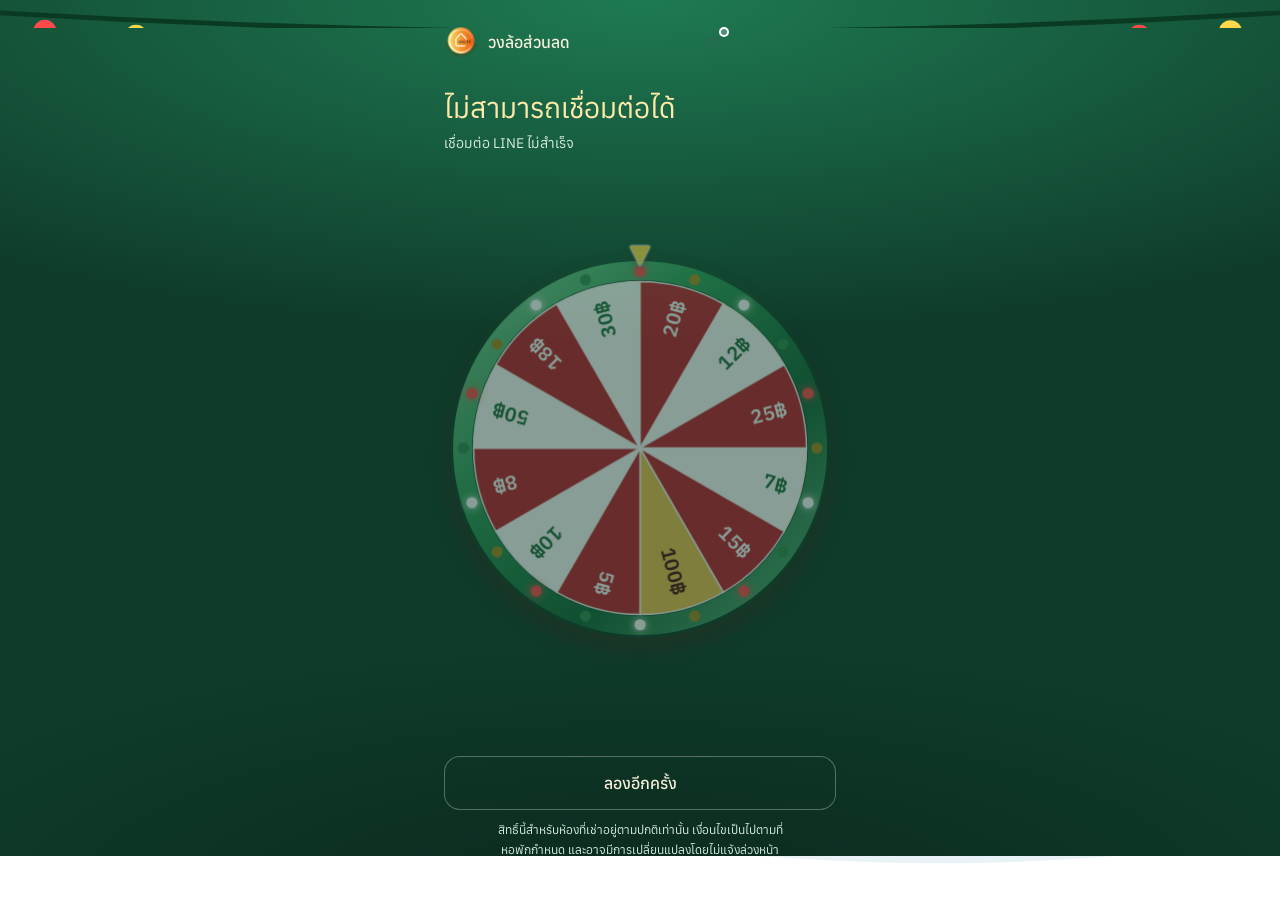
==== commit e97e1773: "Add files via upload" ====
--- a/index.html
+++ b/index.html
@@ -1,233 +1,250 @@
-<!DOCTYPE html>
-<html lang="th">
-<head>
-  <meta charset="UTF-8">
-  <meta name="viewport" content="width=device-width, initial-scale=1.0, viewport-fit=cover">
-  <title>วงล้อส่วนลด</title>
-  <meta name="description" content="เช็คอินครบตามเกณฑ์และชำระบิลตรงเวลา เพื่อรับสิทธิ์ลุ้นส่วนลดค่าเช่า">
-  <meta name="theme-color" content="#FBF4EE">
-  <meta property="og:title" content="วงล้อส่วนลด">
-  <meta property="og:description" content="เช็คอินครบตามเกณฑ์และชำระบิลตรงเวลา เพื่อรับสิทธิ์ลุ้นส่วนลดค่าเช่า">
-  <meta property="og:type" content="website">
-  <link rel="icon" href="data:image/svg+xml,%3Csvg xmlns='http://www.w3.org/2000/svg' viewBox='0 0 32 32'%3E%3Crect width='32' height='32' rx='8' fill='%231C2320'/%3E%3Cpath d='M9 12.5A1.5 1.5 0 0 1 10.5 11h11a1.5 1.5 0 0 1 1.5 1.5V14a2 2 0 0 0 0 4v1.5a1.5 1.5 0 0 1-1.5 1.5h-11A1.5 1.5 0 0 1 9 19.5V18a2 2 0 0 0 0-4z' fill='%23F0F1EF'/%3E%3C/svg%3E">
-
-  <link rel="preconnect" href="https://fonts.googleapis.com">
-  <link rel="preconnect" href="https://fonts.gstatic.com" crossorigin>
-  <link rel="preconnect" href="https://static.line-scdn.net">
-  <link rel="preconnect" href="https://script.google.com">
-  <link rel="preconnect" href="https://script.googleusercontent.com" crossorigin>
-  <link rel="stylesheet" href="https://fonts.googleapis.com/css2?family=Anuphan:wght@200;300;400;500;600&display=swap">
-  <link rel="stylesheet" href="style.css">
-  <link rel="preload" href="assets/logo.png" as="image">
-
-  <script src="https://static.line-scdn.net/liff/edge/2/sdk.js" defer></script>
-  <script>
-    /* เลือกธีมเทศกาลตั้งแต่ก่อนหน้าจอแรกขึ้น (ให้หน้า "กรุณารอสักครู่" สีตรงธีม) — app.js ใช้ตารางเดียวกันนี้ */
-    window.FEST_PERIODS = [
-      { name: 'valentine',   from: '02-01', to: '02-29' },
-      { name: 'songkran',    from: '04-01', to: '04-30' },
-      { name: 'loykrathong', from: '11-01', to: '11-30' },
-      { name: 'christmas',   from: '12-01', to: '12-31' }
-    ];
-    (function () {
-      try {
-        var q = new URLSearchParams(location.search).get('fest');
-        var md = new Date(Date.now() + 7 * 3600e3).toISOString().slice(5, 10), n = null;
-        window.FEST_PERIODS.forEach(function (f) { if (md >= f.from && md <= f.to) n = f.name; });
-        if (q && window.FEST_PERIODS.some(function (f) { return f.name === q; })) n = q;
-        if (n) document.documentElement.dataset.fest = n;
-      } catch (e) {}
-    })();
-  </script>
-  <style>
-    /* boot mask อยู่ inline เพื่อให้ขึ้นทันทีก่อน style.css โหลดเสร็จ */
-    #boot-mask {
-      position: fixed; inset: 0; z-index: 9999;
-      background: #F7F7F5;   /* กลางๆ ไม่ตามธีม — ให้หน้าวงล้อเป็นตัวเด่น */
-      display: flex; flex-direction: column; align-items: center; justify-content: center;
-      gap: 14px;
-      font-family: 'Anuphan', 'Sarabun', system-ui, -apple-system, 'Noto Sans Thai', sans-serif;
-      transition: opacity .35s ease;
-    }
-    #boot-mask.fade-out { opacity: 0; pointer-events: none; }
-    #boot-mask .boot-ring {
-      width: 22px; height: 22px; border-radius: 50%;
-      border: 1.5px solid rgba(28, 35, 32, .14);
-      border-top-color: #1C2320;
-      animation: bootSpin .9s linear infinite;
-    }
-    #boot-mask .boot-text { font-size: 13px; color: #5E6864; }
-    @keyframes bootSpin { to { transform: rotate(360deg); } }
-    @media (prefers-reduced-motion: reduce) { #boot-mask .boot-ring { animation-duration: 3s; } }
-  </style>
-</head>
-<body>
-
-<div id="boot-mask" role="status">
-  <div class="boot-ring"></div>
-  <div class="boot-text">กรุณารอสักครู่</div>
-</div>
-
-<div class="app" id="revealCard" data-state="loading">
-  <div class="fest-top" aria-hidden="true">
-    <svg data-for="valentine" viewBox="0 0 400 24" preserveAspectRatio="xMidYMin slice"><path d="M0 3Q200 12 400 3" stroke="#E0315B" stroke-opacity=".5" fill="none"/><path transform="translate(18 5) scale(0.5)" d="M12 21C3 14 0 10 0 6.5A6 6 0 0 1 12 4a6 6 0 0 1 12 2.5C24 10 21 14 12 21z" fill="#E0315B"/><path transform="translate(60 5) scale(0.5)" d="M12 21C3 14 0 10 0 6.5A6 6 0 0 1 12 4a6 6 0 0 1 12 2.5C24 10 21 14 12 21z" fill="#FFFFFF"/><path transform="translate(102 5) scale(0.5)" d="M12 21C3 14 0 10 0 6.5A6 6 0 0 1 12 4a6 6 0 0 1 12 2.5C24 10 21 14 12 21z" fill="#FF8FB0"/><path transform="translate(144 5) scale(0.5)" d="M12 21C3 14 0 10 0 6.5A6 6 0 0 1 12 4a6 6 0 0 1 12 2.5C24 10 21 14 12 21z" fill="#C2185B"/><path transform="translate(186 5) scale(0.5)" d="M12 21C3 14 0 10 0 6.5A6 6 0 0 1 12 4a6 6 0 0 1 12 2.5C24 10 21 14 12 21z" fill="#E0315B"/><path transform="translate(228 5) scale(0.5)" d="M12 21C3 14 0 10 0 6.5A6 6 0 0 1 12 4a6 6 0 0 1 12 2.5C24 10 21 14 12 21z" fill="#FFFFFF"/><path transform="translate(270 5) scale(0.5)" d="M12 21C3 14 0 10 0 6.5A6 6 0 0 1 12 4a6 6 0 0 1 12 2.5C24 10 21 14 12 21z" fill="#FF8FB0"/><path transform="translate(312 5) scale(0.5)" d="M12 21C3 14 0 10 0 6.5A6 6 0 0 1 12 4a6 6 0 0 1 12 2.5C24 10 21 14 12 21z" fill="#C2185B"/><path transform="translate(354 5) scale(0.5)" d="M12 21C3 14 0 10 0 6.5A6 6 0 0 1 12 4a6 6 0 0 1 12 2.5C24 10 21 14 12 21z" fill="#E0315B"/><path transform="translate(396 5) scale(0.5)" d="M12 21C3 14 0 10 0 6.5A6 6 0 0 1 12 4a6 6 0 0 1 12 2.5C24 10 21 14 12 21z" fill="#FFFFFF"/></svg>
-    <svg data-for="songkran" viewBox="0 0 400 24" preserveAspectRatio="xMidYMin slice"><path d="M0 8Q200 18 400 8" stroke="#2E8A4F" stroke-opacity=".5" fill="none" stroke-width="1.4"/><circle cx="18.2" cy="8.0" r="3" fill="#FFB000"/><circle cx="16.1" cy="11.6" r="3" fill="#FFB000"/><circle cx="11.9" cy="11.6" r="3" fill="#FFB000"/><circle cx="9.8" cy="8.0" r="3" fill="#FFB000"/><circle cx="11.9" cy="4.4" r="3" fill="#FFB000"/><circle cx="16.1" cy="4.4" r="3" fill="#FFB000"/><circle cx="14" cy="8" r="2.6" fill="#C45A00"/><circle cx="48.2" cy="13.0" r="3" fill="#FFB000"/><circle cx="46.1" cy="16.6" r="3" fill="#FFB000"/><circle cx="41.9" cy="16.6" r="3" fill="#FFB000"/><circle cx="39.8" cy="13.0" r="3" fill="#FFB000"/><circle cx="41.9" cy="9.4" r="3" fill="#FFB000"/><circle cx="46.1" cy="9.4" r="3" fill="#FFB000"/><circle cx="44" cy="13" r="2.6" fill="#C45A00"/><circle cx="78.2" cy="8.0" r="3" fill="#FFB000"/><circle cx="76.1" cy="11.6" r="3" fill="#FFB000"/><circle cx="71.9" cy="11.6" r="3" fill="#FFB000"/><circle cx="69.8" cy="8.0" r="3" fill="#FFB000"/><circle cx="71.9" cy="4.4" r="3" fill="#FFB000"/><circle cx="76.1" cy="4.4" r="3" fill="#FFB000"/><circle cx="74" cy="8" r="2.6" fill="#C45A00"/><circle cx="108.2" cy="13.0" r="3" fill="#FFB000"/><circle cx="106.1" cy="16.6" r="3" fill="#FFB000"/><circle cx="101.9" cy="16.6" r="3" fill="#FFB000"/><circle cx="99.8" cy="13.0" r="3" fill="#FFB000"/><circle cx="101.9" cy="9.4" r="3" fill="#FFB000"/><circle cx="106.1" cy="9.4" r="3" fill="#FFB000"/><circle cx="104" cy="13" r="2.6" fill="#C45A00"/><circle cx="138.2" cy="8.0" r="3" fill="#FFB000"/><circle cx="136.1" cy="11.6" r="3" fill="#FFB000"/><circle cx="131.9" cy="11.6" r="3" fill="#FFB000"/><circle cx="129.8" cy="8.0" r="3" fill="#FFB000"/><circle cx="131.9" cy="4.4" r="3" fill="#FFB000"/><circle cx="136.1" cy="4.4" r="3" fill="#FFB000"/><circle cx="134" cy="8" r="2.6" fill="#C45A00"/><circle cx="168.2" cy="13.0" r="3" fill="#FFB000"/><circle cx="166.1" cy="16.6" r="3" fill="#FFB000"/><circle cx="161.9" cy="16.6" r="3" fill="#FFB000"/><circle cx="159.8" cy="13.0" r="3" fill="#FFB000"/><circle cx="161.9" cy="9.4" r="3" fill="#FFB000"/><circle cx="166.1" cy="9.4" r="3" fill="#FFB000"/><circle cx="164" cy="13" r="2.6" fill="#C45A00"/><circle cx="198.2" cy="8.0" r="3" fill="#FFB000"/><circle cx="196.1" cy="11.6" r="3" fill="#FFB000"/><circle cx="191.9" cy="11.6" r="3" fill="#FFB000"/><circle cx="189.8" cy="8.0" r="3" fill="#FFB000"/><circle cx="191.9" cy="4.4" r="3" fill="#FFB000"/><circle cx="196.1" cy="4.4" r="3" fill="#FFB000"/><circle cx="194" cy="8" r="2.6" fill="#C45A00"/><circle cx="228.2" cy="13.0" r="3" fill="#FFB000"/><circle cx="226.1" cy="16.6" r="3" fill="#FFB000"/><circle cx="221.9" cy="16.6" r="3" fill="#FFB000"/><circle cx="219.8" cy="13.0" r="3" fill="#FFB000"/><circle cx="221.9" cy="9.4" r="3" fill="#FFB000"/><circle cx="226.1" cy="9.4" r="3" fill="#FFB000"/><circle cx="224" cy="13" r="2.6" fill="#C45A00"/><circle cx="258.2" cy="8.0" r="3" fill="#FFB000"/><circle cx="256.1" cy="11.6" r="3" fill="#FFB000"/><circle cx="251.9" cy="11.6" r="3" fill="#FFB000"/><circle cx="249.8" cy="8.0" r="3" fill="#FFB000"/><circle cx="251.9" cy="4.4" r="3" fill="#FFB000"/><circle cx="256.1" cy="4.4" r="3" fill="#FFB000"/><circle cx="254" cy="8" r="2.6" fill="#C45A00"/><circle cx="288.2" cy="13.0" r="3" fill="#FFB000"/><circle cx="286.1" cy="16.6" r="3" fill="#FFB000"/><circle cx="281.9" cy="16.6" r="3" fill="#FFB000"/><circle cx="279.8" cy="13.0" r="3" fill="#FFB000"/><circle cx="281.9" cy="9.4" r="3" fill="#FFB000"/><circle cx="286.1" cy="9.4" r="3" fill="#FFB000"/><circle cx="284" cy="13" r="2.6" fill="#C45A00"/><circle cx="318.2" cy="8.0" r="3" fill="#FFB000"/><circle cx="316.1" cy="11.6" r="3" fill="#FFB000"/><circle cx="311.9" cy="11.6" r="3" fill="#FFB000"/><circle cx="309.8" cy="8.0" r="3" fill="#FFB000"/><circle cx="311.9" cy="4.4" r="3" fill="#FFB000"/><circle cx="316.1" cy="4.4" r="3" fill="#FFB000"/><circle cx="314" cy="8" r="2.6" fill="#C45A00"/><circle cx="348.2" cy="13.0" r="3" fill="#FFB000"/><circle cx="346.1" cy="16.6" r="3" fill="#FFB000"/><circle cx="341.9" cy="16.6" r="3" fill="#FFB000"/><circle cx="339.8" cy="13.0" r="3" fill="#FFB000"/><circle cx="341.9" cy="9.4" r="3" fill="#FFB000"/><circle cx="346.1" cy="9.4" r="3" fill="#FFB000"/><circle cx="344" cy="13" r="2.6" fill="#C45A00"/><circle cx="378.2" cy="8.0" r="3" fill="#FFB000"/><circle cx="376.1" cy="11.6" r="3" fill="#FFB000"/><circle cx="371.9" cy="11.6" r="3" fill="#FFB000"/><circle cx="369.8" cy="8.0" r="3" fill="#FFB000"/><circle cx="371.9" cy="4.4" r="3" fill="#FFB000"/><circle cx="376.1" cy="4.4" r="3" fill="#FFB000"/><circle cx="374" cy="8" r="2.6" fill="#C45A00"/><circle cx="408.2" cy="13.0" r="3" fill="#FFB000"/><circle cx="406.1" cy="16.6" r="3" fill="#FFB000"/><circle cx="401.9" cy="16.6" r="3" fill="#FFB000"/><circle cx="399.8" cy="13.0" r="3" fill="#FFB000"/><circle cx="401.9" cy="9.4" r="3" fill="#FFB000"/><circle cx="406.1" cy="9.4" r="3" fill="#FFB000"/><circle cx="404" cy="13" r="2.6" fill="#C45A00"/></svg>
-    <svg data-for="loykrathong" viewBox="0 0 400 28" preserveAspectRatio="xMidYMin slice"><defs><radialGradient id="glw" cx=".5" cy=".6"><stop offset="0" stop-color="#FFF3C4"/><stop offset="1" stop-color="#FF9F1C" stop-opacity="0"/></radialGradient></defs><line x1="30" y1="0" x2="30" y2="2" stroke="#E8B94A" stroke-width="1"/><rect x="25" y="2" width="10" height="13" rx="3" fill="#FF9F1C"/><rect x="25" y="2" width="10" height="13" rx="3" fill="url(#glw)" /><rect x="27" y="0" width="6" height="2" fill="#E8B94A"/><line x1="92" y1="0" x2="92" y2="6" stroke="#E8B94A" stroke-width="1"/><rect x="87" y="6" width="10" height="13" rx="3" fill="#FF9F1C"/><rect x="87" y="6" width="10" height="13" rx="3" fill="url(#glw)" /><rect x="89" y="4" width="6" height="2" fill="#E8B94A"/><line x1="154" y1="0" x2="154" y2="10" stroke="#E8B94A" stroke-width="1"/><rect x="149" y="10" width="10" height="13" rx="3" fill="#FF9F1C"/><rect x="149" y="10" width="10" height="13" rx="3" fill="url(#glw)" /><rect x="151" y="8" width="6" height="2" fill="#E8B94A"/><line x1="216" y1="0" x2="216" y2="2" stroke="#E8B94A" stroke-width="1"/><rect x="211" y="2" width="10" height="13" rx="3" fill="#FF9F1C"/><rect x="211" y="2" width="10" height="13" rx="3" fill="url(#glw)" /><rect x="213" y="0" width="6" height="2" fill="#E8B94A"/><line x1="278" y1="0" x2="278" y2="6" stroke="#E8B94A" stroke-width="1"/><rect x="273" y="6" width="10" height="13" rx="3" fill="#FF9F1C"/><rect x="273" y="6" width="10" height="13" rx="3" fill="url(#glw)" /><rect x="275" y="4" width="6" height="2" fill="#E8B94A"/><line x1="340" y1="0" x2="340" y2="10" stroke="#E8B94A" stroke-width="1"/><rect x="335" y="10" width="10" height="13" rx="3" fill="#FF9F1C"/><rect x="335" y="10" width="10" height="13" rx="3" fill="url(#glw)" /><rect x="337" y="8" width="6" height="2" fill="#E8B94A"/><line x1="402" y1="0" x2="402" y2="2" stroke="#E8B94A" stroke-width="1"/><rect x="397" y="2" width="10" height="13" rx="3" fill="#FF9F1C"/><rect x="397" y="2" width="10" height="13" rx="3" fill="url(#glw)" /><rect x="399" y="0" width="6" height="2" fill="#E8B94A"/></svg>
-    <svg data-for="christmas" viewBox="0 0 400 24" preserveAspectRatio="xMidYMin slice"><path d="M0 4Q200 16 400 4" stroke="#0B3A22" stroke-width="1.5" fill="none"/><circle cx="14.0" cy="9.8" r="3.6" fill="#FF4A4A"/><circle cx="42.5" cy="11.3" r="3.6" fill="#FFD84A"/><circle cx="71.0" cy="12.5" r="3.6" fill="#FFFFFF"/><circle cx="99.5" cy="13.5" r="3.6" fill="#5CE08A"/><circle cx="128.0" cy="14.2" r="3.6" fill="#FF4A4A"/><circle cx="156.5" cy="14.7" r="3.6" fill="#FFD84A"/><circle cx="185.0" cy="15.0" r="3.6" fill="#FFFFFF"/><circle cx="213.5" cy="15.0" r="3.6" fill="#5CE08A"/><circle cx="242.0" cy="14.7" r="3.6" fill="#FF4A4A"/><circle cx="270.5" cy="14.3" r="3.6" fill="#FFD84A"/><circle cx="299.0" cy="13.5" r="3.6" fill="#FFFFFF"/><circle cx="327.5" cy="12.6" r="3.6" fill="#5CE08A"/><circle cx="356.0" cy="11.3" r="3.6" fill="#FF4A4A"/><circle cx="384.5" cy="9.9" r="3.6" fill="#FFD84A"/></svg>
-  </div>
-
-  <div class="fest-particles" aria-hidden="true"><i></i><i></i><i></i><i></i><i></i><i></i><i></i><i></i><i></i><i></i></div>
-  <div class="fest-bottom" data-for="songkran" aria-hidden="true"><svg viewBox="0 0 400 58" preserveAspectRatio="xMidYMax slice">
-    <defs><linearGradient id="gsk" x1="0" y1="0" x2="0" y2="1"><stop offset="0" stop-color="#8FE0F8" stop-opacity=".8"/><stop offset="1" stop-color="#2AA7D2"/></linearGradient></defs>
-    <path d="M0 20 Q50 8 100 20 T200 20 T300 20 T400 20 V58 H0Z" fill="url(#gsk)" opacity=".5"/>
-    <path d="M0 32 Q50 20 100 32 T200 32 T300 32 T400 32 V58 H0Z" fill="url(#gsk)"/>
-    <g fill="#FFB000"><circle cx="70" cy="30" r="7"/><circle cx="168" cy="36" r="6"/><circle cx="262" cy="30" r="7"/><circle cx="348" cy="36" r="6"/></g>
-    <g fill="#C45A00"><circle cx="70" cy="30" r="2.6"/><circle cx="168" cy="36" r="2.3"/><circle cx="262" cy="30" r="2.6"/><circle cx="348" cy="36" r="2.3"/></g></svg></div>
-  <div class="fest-bottom" data-for="valentine" aria-hidden="true"><svg viewBox="0 0 400 58" preserveAspectRatio="xMidYMax slice">
-    <defs><linearGradient id="gvl" x1="0" y1="0" x2="0" y2="1"><stop offset="0" stop-color="#FFB3C7" stop-opacity=".85"/><stop offset="1" stop-color="#F0709A"/></linearGradient></defs>
-    <path d="M0 22 Q50 10 100 22 T200 22 T300 22 T400 22 V58 H0Z" fill="url(#gvl)" opacity=".5"/>
-    <path d="M0 34 Q50 22 100 34 T200 34 T300 34 T400 34 V58 H0Z" fill="url(#gvl)"/>
-    <g fill="#FFFFFF"><path transform="translate(60 30) scale(.5)" d="M12 21C3 14 0 10 0 6.5A6 6 0 0 1 12 4a6 6 0 0 1 12 2.5C24 10 21 14 12 21z"/><path transform="translate(170 38) scale(.42)" d="M12 21C3 14 0 10 0 6.5A6 6 0 0 1 12 4a6 6 0 0 1 12 2.5C24 10 21 14 12 21z"/><path transform="translate(258 30) scale(.5)" d="M12 21C3 14 0 10 0 6.5A6 6 0 0 1 12 4a6 6 0 0 1 12 2.5C24 10 21 14 12 21z"/><path transform="translate(340 38) scale(.42)" d="M12 21C3 14 0 10 0 6.5A6 6 0 0 1 12 4a6 6 0 0 1 12 2.5C24 10 21 14 12 21z"/></g></svg></div>
-  <div class="fest-bottom" data-for="loykrathong" aria-hidden="true"><svg viewBox="0 0 400 58" preserveAspectRatio="xMidYMax slice"><defs><linearGradient id="lkwt" x1="0" y1="0" x2="0" y2="1"><stop offset="0" stop-color="#27489A"/><stop offset="1" stop-color="#0A1740"/></linearGradient><radialGradient id="lkfg"><stop offset="0" stop-color="#FFE9A8" stop-opacity=".95"/><stop offset="1" stop-color="#FF9F1C" stop-opacity="0"/></radialGradient></defs><path d="M0 30 Q50 22 100 30 T200 30 T300 30 T400 30 V58 H0Z" fill="url(#lkwt)" opacity=".7"/><path d="M0 39 Q50 31 100 39 T200 39 T300 39 T400 39 V58 H0Z" fill="url(#lkwt)"/><ellipse cx="200" cy="48" rx="20" ry="2.4" fill="#FFB62E" opacity=".3"/><path d="M191 52h18M195 55h10" stroke="#FFE9A8" stroke-opacity=".4" stroke-width="1" stroke-linecap="round"/><ellipse cx="70" cy="39.86" rx="10.54" ry="2.604" fill="#1F6B3A"/><path d="M59.46 39.24Q70 42.96 80.53999999999999 39.24Q70 36.14 59.46 39.24Z" fill="#3FA55A"/><path d="M60.7 37.69L59.584 40.79" stroke="#1F6B3A" stroke-width=".7" opacity=".8"/><path d="M63.8 37.69L63.056 40.79" stroke="#1F6B3A" stroke-width=".7" opacity=".8"/><path d="M66.9 37.69L66.528 40.79" stroke="#1F6B3A" stroke-width=".7" opacity=".8"/><path d="M70.0 37.69L70.0 40.79" stroke="#1F6B3A" stroke-width=".7" opacity=".8"/><path d="M73.1 37.69L73.472 40.79" stroke="#1F6B3A" stroke-width=".7" opacity=".8"/><path d="M76.2 37.69L76.944 40.79" stroke="#1F6B3A" stroke-width=".7" opacity=".8"/><path d="M79.3 37.69L80.416 40.79" stroke="#1F6B3A" stroke-width=".7" opacity=".8"/><circle cx="61.32" cy="38.62" r="1.116" fill="#FFB000"/><circle cx="65.66" cy="38.62" r="1.116" fill="#FFB000"/><circle cx="74.34" cy="38.62" r="1.116" fill="#FFB000"/><circle cx="78.68" cy="38.62" r="1.116" fill="#FFB000"/><ellipse cx="70" cy="34.28" rx="1.6864" ry="3.9525" fill="#F47FA6" stroke="#fff" stroke-opacity=".5" stroke-width=".4" transform="rotate(-62 70 38)"/><ellipse cx="70" cy="34.28" rx="1.6864" ry="3.9525" fill="#F47FA6" stroke="#fff" stroke-opacity=".5" stroke-width=".4" transform="rotate(62 70 38)"/><ellipse cx="70" cy="34.28" rx="1.984" ry="4.65" fill="#FFB3C7" stroke="#fff" stroke-opacity=".5" stroke-width=".4" transform="rotate(-34 70 38)"/><ellipse cx="70" cy="34.28" rx="1.984" ry="4.65" fill="#FFB3C7" stroke="#fff" stroke-opacity=".5" stroke-width=".4" transform="rotate(34 70 38)"/><ellipse cx="70" cy="34.28" rx="2.1824000000000003" ry="5.115000000000001" fill="#FFE3EC" stroke="#fff" stroke-opacity=".5" stroke-width=".4" transform="rotate(0 70 38)"/><path d="M67.52 35.52l-2 -12" stroke="#8B5A2B" stroke-width=".9"/><path d="M72.48 35.52l2 -12" stroke="#8B5A2B" stroke-width=".9"/><rect x="69.07" y="29.32" width="1.8599999999999999" height="6.82" rx="1" fill="#FFF3D6"/><circle cx="70" cy="26.22" r="4.96" fill="url(#lkfg)"/><path d="M70 23.740000000000002c1.24 1.612 1.612 2.232 1.612 3.1a1.612 1.612 0 0 1 -3.224 0c0 -1.4 .6 -2.4 1.612 -3.1z" fill="#FFB62E"/><circle cx="67.52" cy="27.46" r=".9" fill="#FF6B3D"/><circle cx="73.72" cy="27.46" r=".9" fill="#FF6B3D"/><ellipse cx="330" cy="39.86" rx="10.54" ry="2.604" fill="#1F6B3A"/><path d="M319.46 39.24Q330 42.96 340.54 39.24Q330 36.14 319.46 39.24Z" fill="#3FA55A"/><path d="M320.7 37.69L319.584 40.79" stroke="#1F6B3A" stroke-width=".7" opacity=".8"/><path d="M323.8 37.69L323.056 40.79" stroke="#1F6B3A" stroke-width=".7" opacity=".8"/><path d="M326.9 37.69L326.528 40.79" stroke="#1F6B3A" stroke-width=".7" opacity=".8"/><path d="M330.0 37.69L330.0 40.79" stroke="#1F6B3A" stroke-width=".7" opacity=".8"/><path d="M333.1 37.69L333.472 40.79" stroke="#1F6B3A" stroke-width=".7" opacity=".8"/><path d="M336.2 37.69L336.944 40.79" stroke="#1F6B3A" stroke-width=".7" opacity=".8"/><path d="M339.3 37.69L340.416 40.79" stroke="#1F6B3A" stroke-width=".7" opacity=".8"/><circle cx="321.32" cy="38.62" r="1.116" fill="#FFB000"/><circle cx="325.66" cy="38.62" r="1.116" fill="#FFB000"/><circle cx="334.34" cy="38.62" r="1.116" fill="#FFB000"/><circle cx="338.68" cy="38.62" r="1.116" fill="#FFB000"/><ellipse cx="330" cy="34.28" rx="1.6864" ry="3.9525" fill="#F47FA6" stroke="#fff" stroke-opacity=".5" stroke-width=".4" transform="rotate(-62 330 38)"/><ellipse cx="330" cy="34.28" rx="1.6864" ry="3.9525" fill="#F47FA6" stroke="#fff" stroke-opacity=".5" stroke-width=".4" transform="rotate(62 330 38)"/><ellipse cx="330" cy="34.28" rx="1.984" ry="4.65" fill="#FFB3C7" stroke="#fff" stroke-opacity=".5" stroke-width=".4" transform="rotate(-34 330 38)"/><ellipse cx="330" cy="34.28" rx="1.984" ry="4.65" fill="#FFB3C7" stroke="#fff" stroke-opacity=".5" stroke-width=".4" transform="rotate(34 330 38)"/><ellipse cx="330" cy="34.28" rx="2.1824000000000003" ry="5.115000000000001" fill="#FFE3EC" stroke="#fff" stroke-opacity=".5" stroke-width=".4" transform="rotate(0 330 38)"/><path d="M327.52 35.52l-2 -12" stroke="#8B5A2B" stroke-width=".9"/><path d="M332.48 35.52l2 -12" stroke="#8B5A2B" stroke-width=".9"/><rect x="329.07" y="29.32" width="1.8599999999999999" height="6.82" rx="1" fill="#FFF3D6"/><circle cx="330" cy="26.22" r="4.96" fill="url(#lkfg)"/><path d="M330 23.740000000000002c1.24 1.612 1.612 2.232 1.612 3.1a1.612 1.612 0 0 1 -3.224 0c0 -1.4 .6 -2.4 1.612 -3.1z" fill="#FFB62E"/><circle cx="327.52" cy="27.46" r=".9" fill="#FF6B3D"/><circle cx="333.72" cy="27.46" r=".9" fill="#FF6B3D"/><ellipse cx="200" cy="45.45" rx="19.549999999999997" ry="4.83" fill="#1F6B3A"/><path d="M180.45 44.3Q200 51.2 219.55 44.3Q200 38.55 180.45 44.3Z" fill="#3FA55A"/><path d="M182.75 41.425L180.68 47.175" stroke="#1F6B3A" stroke-width=".7" opacity=".8"/><path d="M188.5 41.425L187.12 47.175" stroke="#1F6B3A" stroke-width=".7" opacity=".8"/><path d="M194.25 41.425L193.56 47.175" stroke="#1F6B3A" stroke-width=".7" opacity=".8"/><path d="M200.0 41.425L200.0 47.175" stroke="#1F6B3A" stroke-width=".7" opacity=".8"/><path d="M205.75 41.425L206.44 47.175" stroke="#1F6B3A" stroke-width=".7" opacity=".8"/><path d="M211.5 41.425L212.88 47.175" stroke="#1F6B3A" stroke-width=".7" opacity=".8"/><path d="M217.25 41.425L219.32 47.175" stroke="#1F6B3A" stroke-width=".7" opacity=".8"/><circle cx="183.9" cy="43.15" r="2.07" fill="#FFB000"/><circle cx="191.95" cy="43.15" r="2.07" fill="#FFB000"/><circle cx="208.05" cy="43.15" r="2.07" fill="#FFB000"/><circle cx="216.1" cy="43.15" r="2.07" fill="#FFB000"/><ellipse cx="200" cy="35.1" rx="3.1279999999999997" ry="7.33125" fill="#F47FA6" stroke="#fff" stroke-opacity=".5" stroke-width=".4" transform="rotate(-62 200 42)"/><ellipse cx="200" cy="35.1" rx="3.1279999999999997" ry="7.33125" fill="#F47FA6" stroke="#fff" stroke-opacity=".5" stroke-width=".4" transform="rotate(62 200 42)"/><ellipse cx="200" cy="35.1" rx="3.6799999999999997" ry="8.625" fill="#FFB3C7" stroke="#fff" stroke-opacity=".5" stroke-width=".4" transform="rotate(-34 200 42)"/><ellipse cx="200" cy="35.1" rx="3.6799999999999997" ry="8.625" fill="#FFB3C7" stroke="#fff" stroke-opacity=".5" stroke-width=".4" transform="rotate(34 200 42)"/><ellipse cx="200" cy="35.1" rx="4.048" ry="9.4875" fill="#FFE3EC" stroke="#fff" stroke-opacity=".5" stroke-width=".4" transform="rotate(0 200 42)"/><path d="M195.4 37.4l-2 -12" stroke="#8B5A2B" stroke-width=".9"/><path d="M204.6 37.4l2 -12" stroke="#8B5A2B" stroke-width=".9"/><rect x="198.275" y="25.900000000000002" width="3.4499999999999997" height="12.649999999999999" rx="1" fill="#FFF3D6"/><circle cx="200" cy="20.150000000000002" r="9.2" fill="url(#lkfg)"/><path d="M200 15.55c2.3 2.9899999999999998 2.9899999999999998 4.14 2.9899999999999998 5.75a2.9899999999999998 2.9899999999999998 0 0 1 -5.9799999999999995 0c0 -1.4 .6 -2.4 2.9899999999999998 -5.75z" fill="#FFB62E"/><circle cx="195.4" cy="22.450000000000003" r=".9" fill="#FF6B3D"/><circle cx="206.9" cy="22.450000000000003" r=".9" fill="#FF6B3D"/></svg></div>
-  <div class="fest-bottom" data-for="christmas" aria-hidden="true"><svg viewBox="0 0 400 58" preserveAspectRatio="xMidYMax slice">
-    <path d="M0 30 Q80 14 170 30 T340 28 T400 26 V58 H0Z" fill="#E9F2F7"/>
-    <path d="M0 40 Q100 26 200 40 T400 38 V58 H0Z" fill="#FFFFFF"/>
-    <g><rect x="39" y="30" width="4" height="8" fill="#6B4226"/><path d="M41 4 L30 20 H36 L27 32 H55 L46 20 H52Z" fill="#14653A"/><circle cx="38" cy="26" r="1.8" fill="#E0303D"/><circle cx="46" cy="22" r="1.6" fill="#FFD84A"/>
-      <rect x="353" y="28" width="4" height="8" fill="#6B4226"/><path d="M355 2 L344 18 H350 L341 30 H369 L360 18 H366Z" fill="#14653A"/><circle cx="352" cy="24" r="1.8" fill="#FFD84A"/><circle cx="360" cy="20" r="1.6" fill="#E0303D"/></g></svg></div>
-
-  <header class="topbar">
-    <div class="brandrow">
-      <img class="brand-logo" src="assets/logo.png" alt="โลโก้หอพัก">
-      <div class="brand">
-        <h1>วงล้อส่วนลด</h1>
-        <p class="room" id="cabRoomBadge"></p>
-      </div>
-    </div>
-    <div class="topbar-actions">
-      <button class="icon-btn" id="btn-music" type="button" aria-label="เปิด/ปิดเพลง" aria-pressed="false">
-        <svg class="icon-music-on" width="18" height="18" viewBox="0 0 24 24" fill="none" stroke="currentColor" stroke-width="1.75" stroke-linecap="round" stroke-linejoin="round" aria-hidden="true">
-          <path d="M11 5 6 9H3v6h3l5 4z"></path>
-          <path d="M15.5 8.5a5 5 0 0 1 0 7"></path>
-          <path d="M18.5 6a9 9 0 0 1 0 12"></path>
-        </svg>
-        <svg class="icon-music-off" width="18" height="18" viewBox="0 0 24 24" fill="none" stroke="currentColor" stroke-width="1.75" stroke-linecap="round" stroke-linejoin="round" aria-hidden="true">
-          <path d="M11 5 6 9H3v6h3l5 4z"></path>
-          <path d="M23 9 17 15"></path>
-          <path d="M17 9l6 6"></path>
-        </svg>
-      </button>
-      <button class="pill-btn" id="btn-history" type="button" onclick="openHistoryOverlay()" aria-label="ดูประวัติการลุ้นรางวัล">
-        <svg width="16" height="16" viewBox="0 0 24 24" fill="none" stroke="currentColor" stroke-width="1.75" stroke-linecap="round" stroke-linejoin="round" aria-hidden="true">
-          <path d="M3 12a9 9 0 1 0 9-9 9.75 9.75 0 0 0-6.74 2.74L3 8"></path>
-          <path d="M3 3v5h5"></path>
-          <path d="M12 7v5l4 2"></path>
-        </svg>
-        <span>ประวัติ</span>
-      </button>
-    </div>
-  </header>
-
-  <audio id="bgm" loop preload="none"></audio>
-
-  <section class="status">
-    <p class="title" id="titleText" aria-live="polite">กำลังเตรียมข้อมูล</p>
-    <p class="hint" id="hint"></p>
-  </section>
-
-  <main class="stage">
-    <div class="board" id="board">
-      <div class="wheel-shell">
-        <div class="wheel-pointer" aria-hidden="true"></div>
-        <canvas id="wheelCanvas" class="wheel-canvas" aria-hidden="true"></canvas>
-        <div class="wheel-hub" aria-hidden="true">
-          <span class="wheel-hub-num" id="stockCount">–</span>
-          <span class="wheel-hub-label">สิทธิ์คงเหลือ</span>
-        </div>
-      </div>
-
-      <div class="ticket" id="ticket" role="group">
-        <div class="ticket-paper">
-          <div class="ticket-top">
-            <p class="ticket-tier"><i class="ticket-dot"></i><span id="ticketTier">Coupon</span></p>
-            <p class="ticket-amount"><span id="ticketAmount">0</span><small>฿</small></p>
-            <p class="ticket-label">ส่วนลดค่าเช่า</p>
-          </div>
-          <div class="ticket-perf" aria-hidden="true"></div>
-          <div class="ticket-bottom">
-            <p id="ticketDesc">หักจากบิลรอบถัดไปโดยอัตโนมัติ</p>
-          </div>
-        </div>
-      </div>
-    </div>
-  </main>
-
-  <div class="dock">
-    <p class="notice" id="instruction" aria-live="polite"></p>
-    <div class="start-row" id="startRow">
-      <button class="btn ghost respin helper" id="helperBtn" type="button"><span id="helperBtnText">ตัวช่วย</span></button>
-      <button class="btn primary hide" id="startBtn" type="button">ลุ้นรางวัล</button>
-    </div>
-    <div class="claim-row" id="claimRow">
-      <button class="btn ghost respin" id="respinBtn" type="button" style="display:none;"></button>
-      <button class="btn primary claim" id="claimBtn" type="button">ตกลง</button>
-    </div>
-    <button class="btn ghost" id="retryBtn" type="button" style="display:none;">ลองอีกครั้ง</button>
-  </div>
-
-
-  <!-- แผ่นเลือกตัวช่วย (MOCK) -->
-  <div class="respin-sheet" id="helperSheet" hidden>
-    <div class="respin-card helper-card" role="dialog" aria-modal="true">
-      <h3>เลือกตัวช่วย</h3>
-      <p class="hs-sub">ใช้แต้มเช็คอินแลกตัวช่วย · คงเหลือ <b id="hsPoints">20</b> แต้ม</p>
-      <div class="hs-list" id="hsList"></div>
-      <p class="hs-note">หักแต้มเมื่อกดหมุน · เลือกได้ 1 ตัวต่อกล่อง · แต้มที่ไม่ได้ใช้ยังเป็นส่วนลดบิลตามปกติ</p>
-      <div class="respin-row">
-        <button type="button" class="respin-no" id="hsNo">ไม่ใช้ตัวช่วย</button>
-        <button type="button" class="respin-yes" id="hsYes" disabled>เลือกตัวช่วย</button>
-      </div>
-    </div>
-  </div>
-
-  <!-- หน้ายืนยันหมุนใหม่ -->
-  <div class="respin-sheet" id="respinSheet" hidden>
-    <div class="respin-card" role="dialog" aria-modal="true" aria-labelledby="respinTitle">
-      <h3 id="respinTitle">ใช้ <span id="respinCost">–</span> แต้มเช็คอิน ลุ้นอีกครั้งไหม?</h3>
-      <p>ตอนนี้คุณได้ส่วนลด <b><span id="respinOld">–</span> บาท</b></p>
-      <p>ถ้าลุ้นอีกครั้ง ส่วนลดใหม่จะ<b>แทนที่ส่วนลดเดิม</b><br>อาจได้ <b>เท่าเดิมหรือมากกว่า</b> ไม่ต่ำกว่าเดิมแน่นอน<br>แต้มที่ใช้แล้ว<b>ไม่คืน</b> แม้ได้เท่าเดิม</p>
-      <div class="respin-row">
-        <button type="button" class="respin-no" id="respinNo">ไม่ลุ้น</button>
-        <button type="button" class="respin-yes" id="respinYes">ลุ้นอีกครั้ง · <span id="respinCost2">–</span> แต้ม</button>
-      </div>
-    </div>
-  </div>
-
-
-  <p class="footnote">สิทธิ์นี้สำหรับห้องที่เช่าอยู่ตามปกติเท่านั้น เงื่อนไขเป็นไปตามที่หอพักกำหนด และอาจมีการเปลี่ยนแปลงโดยไม่แจ้งล่วงหน้า</p>
-</div>
-
-<div class="screen-flash" id="screenFlash" aria-hidden="true"></div>
-<div class="confetti-layer" id="confettiLayer" aria-hidden="true"></div>
-
-<!-- HISTORY OVERLAY -->
-<div class="history-overlay" id="history-overlay" role="dialog" aria-modal="true" aria-labelledby="history-title">
-  <div class="history-panel">
-    <div class="hist-garland" id="histGarland" aria-hidden="true"></div>
-    <span class="sheet-grip" aria-hidden="true"></span>
-    <div class="history-header">
-      <h2 class="history-title" id="history-title">ประวัติการลุ้นรางวัล</h2>
-      <button class="icon-btn" id="history-close" type="button" onclick="closeHistoryOverlay()" aria-label="ปิด">
-        <svg width="18" height="18" viewBox="0 0 24 24" fill="none" stroke="currentColor" stroke-width="1.75" stroke-linecap="round" aria-hidden="true">
-          <path d="M6 6l12 12M18 6L6 18"></path>
-        </svg>
-      </button>
-    </div>
-    <div class="history-body" id="history-body"></div>
-  </div>
-</div>
-
-<div class="toast" id="toast" role="status" aria-live="polite"></div>
-
-<script src="app.js" defer></script>
-</body>
-</html>+<!DOCTYPE html>
+<html lang="th">
+<head>
+  <meta charset="UTF-8">
+  <meta name="viewport" content="width=device-width, initial-scale=1.0, viewport-fit=cover">
+  <title>วงล้อส่วนลด</title>
+  <meta name="description" content="เช็คอินครบตามเกณฑ์และชำระบิลตรงเวลา เพื่อรับสิทธิ์ลุ้นส่วนลดค่าเช่า">
+  <meta name="theme-color" content="#FBF4EE">
+  <meta property="og:title" content="วงล้อส่วนลด">
+  <meta property="og:description" content="เช็คอินครบตามเกณฑ์และชำระบิลตรงเวลา เพื่อรับสิทธิ์ลุ้นส่วนลดค่าเช่า">
+  <meta property="og:type" content="website">
+  <link rel="icon" href="data:image/svg+xml,%3Csvg xmlns='http://www.w3.org/2000/svg' viewBox='0 0 32 32'%3E%3Crect width='32' height='32' rx='8' fill='%231C2320'/%3E%3Cpath d='M9 12.5A1.5 1.5 0 0 1 10.5 11h11a1.5 1.5 0 0 1 1.5 1.5V14a2 2 0 0 0 0 4v1.5a1.5 1.5 0 0 1-1.5 1.5h-11A1.5 1.5 0 0 1 9 19.5V18a2 2 0 0 0 0-4z' fill='%23F0F1EF'/%3E%3C/svg%3E">
+
+  <link rel="preconnect" href="https://fonts.googleapis.com">
+  <link rel="preconnect" href="https://fonts.gstatic.com" crossorigin>
+  <link rel="preconnect" href="https://static.line-scdn.net">
+  <link rel="preconnect" href="https://script.google.com">
+  <link rel="preconnect" href="https://script.googleusercontent.com" crossorigin>
+  <link rel="stylesheet" href="https://fonts.googleapis.com/css2?family=Anuphan:wght@200;300;400;500;600&display=swap">
+  <link rel="stylesheet" href="style.css">
+  <link rel="preload" href="assets/logo.png" as="image">
+
+  <script src="https://static.line-scdn.net/liff/edge/2/sdk.js" defer></script>
+  <script>
+    /* เลือกธีมเทศกาลตั้งแต่ก่อนหน้าจอแรกขึ้น (ให้หน้า "กรุณารอสักครู่" สีตรงธีม) — app.js ใช้ตารางเดียวกันนี้ */
+    window.FEST_PERIODS = [
+      { name: 'valentine',   from: '02-01', to: '02-29' },
+      { name: 'songkran',    from: '04-01', to: '04-30' },
+      { name: 'loykrathong', from: '11-01', to: '11-30' },
+      { name: 'christmas',   from: '12-01', to: '12-31' }
+    ];
+    (function () {
+      try {
+        var q = new URLSearchParams(location.search).get('fest');
+        var md = new Date(Date.now() + 7 * 3600e3).toISOString().slice(5, 10), n = null;
+        window.FEST_PERIODS.forEach(function (f) { if (md >= f.from && md <= f.to) n = f.name; });
+        if (q && window.FEST_PERIODS.some(function (f) { return f.name === q; })) n = q;
+        if (n) document.documentElement.dataset.fest = n;
+      } catch (e) {}
+    })();
+  </script>
+  <style>
+    /* boot mask อยู่ inline เพื่อให้ขึ้นทันทีก่อน style.css โหลดเสร็จ */
+    #boot-mask {
+      position: fixed; inset: 0; z-index: 9999;
+      background: #F7F7F5;   /* กลางๆ ไม่ตามธีม — ให้หน้าวงล้อเป็นตัวเด่น */
+      display: flex; flex-direction: column; align-items: center; justify-content: center;
+      gap: 14px;
+      font-family: 'Anuphan', 'Sarabun', system-ui, -apple-system, 'Noto Sans Thai', sans-serif;
+      transition: opacity .35s ease;
+    }
+    #boot-mask.fade-out { opacity: 0; pointer-events: none; }
+    #boot-mask .boot-ring {
+      width: 22px; height: 22px; border-radius: 50%;
+      border: 1.5px solid rgba(28, 35, 32, .14);
+      border-top-color: #1C2320;
+      animation: bootSpin .9s linear infinite;
+    }
+    #boot-mask .boot-text { font-size: 13px; color: #5E6864; }
+    @keyframes bootSpin { to { transform: rotate(360deg); } }
+    @media (prefers-reduced-motion: reduce) { #boot-mask .boot-ring { animation-duration: 3s; } }
+  </style>
+</head>
+<body>
+
+<div id="boot-mask" role="status">
+  <div class="boot-ring"></div>
+  <div class="boot-text">กรุณารอสักครู่</div>
+</div>
+
+<div class="app" id="revealCard" data-state="loading">
+  <div class="fest-top" aria-hidden="true">
+    <svg data-for="valentine" viewBox="0 0 400 24" preserveAspectRatio="xMidYMin slice"><path d="M0 3Q200 12 400 3" stroke="#E0315B" stroke-opacity=".5" fill="none"/><path transform="translate(18 5) scale(0.5)" d="M12 21C3 14 0 10 0 6.5A6 6 0 0 1 12 4a6 6 0 0 1 12 2.5C24 10 21 14 12 21z" fill="#E0315B"/><path transform="translate(60 5) scale(0.5)" d="M12 21C3 14 0 10 0 6.5A6 6 0 0 1 12 4a6 6 0 0 1 12 2.5C24 10 21 14 12 21z" fill="#FFFFFF"/><path transform="translate(102 5) scale(0.5)" d="M12 21C3 14 0 10 0 6.5A6 6 0 0 1 12 4a6 6 0 0 1 12 2.5C24 10 21 14 12 21z" fill="#FF8FB0"/><path transform="translate(144 5) scale(0.5)" d="M12 21C3 14 0 10 0 6.5A6 6 0 0 1 12 4a6 6 0 0 1 12 2.5C24 10 21 14 12 21z" fill="#C2185B"/><path transform="translate(186 5) scale(0.5)" d="M12 21C3 14 0 10 0 6.5A6 6 0 0 1 12 4a6 6 0 0 1 12 2.5C24 10 21 14 12 21z" fill="#E0315B"/><path transform="translate(228 5) scale(0.5)" d="M12 21C3 14 0 10 0 6.5A6 6 0 0 1 12 4a6 6 0 0 1 12 2.5C24 10 21 14 12 21z" fill="#FFFFFF"/><path transform="translate(270 5) scale(0.5)" d="M12 21C3 14 0 10 0 6.5A6 6 0 0 1 12 4a6 6 0 0 1 12 2.5C24 10 21 14 12 21z" fill="#FF8FB0"/><path transform="translate(312 5) scale(0.5)" d="M12 21C3 14 0 10 0 6.5A6 6 0 0 1 12 4a6 6 0 0 1 12 2.5C24 10 21 14 12 21z" fill="#C2185B"/><path transform="translate(354 5) scale(0.5)" d="M12 21C3 14 0 10 0 6.5A6 6 0 0 1 12 4a6 6 0 0 1 12 2.5C24 10 21 14 12 21z" fill="#E0315B"/><path transform="translate(396 5) scale(0.5)" d="M12 21C3 14 0 10 0 6.5A6 6 0 0 1 12 4a6 6 0 0 1 12 2.5C24 10 21 14 12 21z" fill="#FFFFFF"/></svg>
+    <svg data-for="songkran" viewBox="0 0 400 24" preserveAspectRatio="xMidYMin slice"><path d="M0 8Q200 18 400 8" stroke="#2E8A4F" stroke-opacity=".5" fill="none" stroke-width="1.4"/><circle cx="18.2" cy="8.0" r="3" fill="#FFB000"/><circle cx="16.1" cy="11.6" r="3" fill="#FFB000"/><circle cx="11.9" cy="11.6" r="3" fill="#FFB000"/><circle cx="9.8" cy="8.0" r="3" fill="#FFB000"/><circle cx="11.9" cy="4.4" r="3" fill="#FFB000"/><circle cx="16.1" cy="4.4" r="3" fill="#FFB000"/><circle cx="14" cy="8" r="2.6" fill="#C45A00"/><circle cx="48.2" cy="13.0" r="3" fill="#FFB000"/><circle cx="46.1" cy="16.6" r="3" fill="#FFB000"/><circle cx="41.9" cy="16.6" r="3" fill="#FFB000"/><circle cx="39.8" cy="13.0" r="3" fill="#FFB000"/><circle cx="41.9" cy="9.4" r="3" fill="#FFB000"/><circle cx="46.1" cy="9.4" r="3" fill="#FFB000"/><circle cx="44" cy="13" r="2.6" fill="#C45A00"/><circle cx="78.2" cy="8.0" r="3" fill="#FFB000"/><circle cx="76.1" cy="11.6" r="3" fill="#FFB000"/><circle cx="71.9" cy="11.6" r="3" fill="#FFB000"/><circle cx="69.8" cy="8.0" r="3" fill="#FFB000"/><circle cx="71.9" cy="4.4" r="3" fill="#FFB000"/><circle cx="76.1" cy="4.4" r="3" fill="#FFB000"/><circle cx="74" cy="8" r="2.6" fill="#C45A00"/><circle cx="108.2" cy="13.0" r="3" fill="#FFB000"/><circle cx="106.1" cy="16.6" r="3" fill="#FFB000"/><circle cx="101.9" cy="16.6" r="3" fill="#FFB000"/><circle cx="99.8" cy="13.0" r="3" fill="#FFB000"/><circle cx="101.9" cy="9.4" r="3" fill="#FFB000"/><circle cx="106.1" cy="9.4" r="3" fill="#FFB000"/><circle cx="104" cy="13" r="2.6" fill="#C45A00"/><circle cx="138.2" cy="8.0" r="3" fill="#FFB000"/><circle cx="136.1" cy="11.6" r="3" fill="#FFB000"/><circle cx="131.9" cy="11.6" r="3" fill="#FFB000"/><circle cx="129.8" cy="8.0" r="3" fill="#FFB000"/><circle cx="131.9" cy="4.4" r="3" fill="#FFB000"/><circle cx="136.1" cy="4.4" r="3" fill="#FFB000"/><circle cx="134" cy="8" r="2.6" fill="#C45A00"/><circle cx="168.2" cy="13.0" r="3" fill="#FFB000"/><circle cx="166.1" cy="16.6" r="3" fill="#FFB000"/><circle cx="161.9" cy="16.6" r="3" fill="#FFB000"/><circle cx="159.8" cy="13.0" r="3" fill="#FFB000"/><circle cx="161.9" cy="9.4" r="3" fill="#FFB000"/><circle cx="166.1" cy="9.4" r="3" fill="#FFB000"/><circle cx="164" cy="13" r="2.6" fill="#C45A00"/><circle cx="198.2" cy="8.0" r="3" fill="#FFB000"/><circle cx="196.1" cy="11.6" r="3" fill="#FFB000"/><circle cx="191.9" cy="11.6" r="3" fill="#FFB000"/><circle cx="189.8" cy="8.0" r="3" fill="#FFB000"/><circle cx="191.9" cy="4.4" r="3" fill="#FFB000"/><circle cx="196.1" cy="4.4" r="3" fill="#FFB000"/><circle cx="194" cy="8" r="2.6" fill="#C45A00"/><circle cx="228.2" cy="13.0" r="3" fill="#FFB000"/><circle cx="226.1" cy="16.6" r="3" fill="#FFB000"/><circle cx="221.9" cy="16.6" r="3" fill="#FFB000"/><circle cx="219.8" cy="13.0" r="3" fill="#FFB000"/><circle cx="221.9" cy="9.4" r="3" fill="#FFB000"/><circle cx="226.1" cy="9.4" r="3" fill="#FFB000"/><circle cx="224" cy="13" r="2.6" fill="#C45A00"/><circle cx="258.2" cy="8.0" r="3" fill="#FFB000"/><circle cx="256.1" cy="11.6" r="3" fill="#FFB000"/><circle cx="251.9" cy="11.6" r="3" fill="#FFB000"/><circle cx="249.8" cy="8.0" r="3" fill="#FFB000"/><circle cx="251.9" cy="4.4" r="3" fill="#FFB000"/><circle cx="256.1" cy="4.4" r="3" fill="#FFB000"/><circle cx="254" cy="8" r="2.6" fill="#C45A00"/><circle cx="288.2" cy="13.0" r="3" fill="#FFB000"/><circle cx="286.1" cy="16.6" r="3" fill="#FFB000"/><circle cx="281.9" cy="16.6" r="3" fill="#FFB000"/><circle cx="279.8" cy="13.0" r="3" fill="#FFB000"/><circle cx="281.9" cy="9.4" r="3" fill="#FFB000"/><circle cx="286.1" cy="9.4" r="3" fill="#FFB000"/><circle cx="284" cy="13" r="2.6" fill="#C45A00"/><circle cx="318.2" cy="8.0" r="3" fill="#FFB000"/><circle cx="316.1" cy="11.6" r="3" fill="#FFB000"/><circle cx="311.9" cy="11.6" r="3" fill="#FFB000"/><circle cx="309.8" cy="8.0" r="3" fill="#FFB000"/><circle cx="311.9" cy="4.4" r="3" fill="#FFB000"/><circle cx="316.1" cy="4.4" r="3" fill="#FFB000"/><circle cx="314" cy="8" r="2.6" fill="#C45A00"/><circle cx="348.2" cy="13.0" r="3" fill="#FFB000"/><circle cx="346.1" cy="16.6" r="3" fill="#FFB000"/><circle cx="341.9" cy="16.6" r="3" fill="#FFB000"/><circle cx="339.8" cy="13.0" r="3" fill="#FFB000"/><circle cx="341.9" cy="9.4" r="3" fill="#FFB000"/><circle cx="346.1" cy="9.4" r="3" fill="#FFB000"/><circle cx="344" cy="13" r="2.6" fill="#C45A00"/><circle cx="378.2" cy="8.0" r="3" fill="#FFB000"/><circle cx="376.1" cy="11.6" r="3" fill="#FFB000"/><circle cx="371.9" cy="11.6" r="3" fill="#FFB000"/><circle cx="369.8" cy="8.0" r="3" fill="#FFB000"/><circle cx="371.9" cy="4.4" r="3" fill="#FFB000"/><circle cx="376.1" cy="4.4" r="3" fill="#FFB000"/><circle cx="374" cy="8" r="2.6" fill="#C45A00"/><circle cx="408.2" cy="13.0" r="3" fill="#FFB000"/><circle cx="406.1" cy="16.6" r="3" fill="#FFB000"/><circle cx="401.9" cy="16.6" r="3" fill="#FFB000"/><circle cx="399.8" cy="13.0" r="3" fill="#FFB000"/><circle cx="401.9" cy="9.4" r="3" fill="#FFB000"/><circle cx="406.1" cy="9.4" r="3" fill="#FFB000"/><circle cx="404" cy="13" r="2.6" fill="#C45A00"/></svg>
+    <svg data-for="loykrathong" viewBox="0 0 400 28" preserveAspectRatio="xMidYMin slice"><defs><radialGradient id="glw" cx=".5" cy=".6"><stop offset="0" stop-color="#FFF3C4"/><stop offset="1" stop-color="#FF9F1C" stop-opacity="0"/></radialGradient></defs><line x1="30" y1="0" x2="30" y2="2" stroke="#E8B94A" stroke-width="1"/><rect x="25" y="2" width="10" height="13" rx="3" fill="#FF9F1C"/><rect x="25" y="2" width="10" height="13" rx="3" fill="url(#glw)" /><rect x="27" y="0" width="6" height="2" fill="#E8B94A"/><line x1="92" y1="0" x2="92" y2="6" stroke="#E8B94A" stroke-width="1"/><rect x="87" y="6" width="10" height="13" rx="3" fill="#FF9F1C"/><rect x="87" y="6" width="10" height="13" rx="3" fill="url(#glw)" /><rect x="89" y="4" width="6" height="2" fill="#E8B94A"/><line x1="154" y1="0" x2="154" y2="10" stroke="#E8B94A" stroke-width="1"/><rect x="149" y="10" width="10" height="13" rx="3" fill="#FF9F1C"/><rect x="149" y="10" width="10" height="13" rx="3" fill="url(#glw)" /><rect x="151" y="8" width="6" height="2" fill="#E8B94A"/><line x1="216" y1="0" x2="216" y2="2" stroke="#E8B94A" stroke-width="1"/><rect x="211" y="2" width="10" height="13" rx="3" fill="#FF9F1C"/><rect x="211" y="2" width="10" height="13" rx="3" fill="url(#glw)" /><rect x="213" y="0" width="6" height="2" fill="#E8B94A"/><line x1="278" y1="0" x2="278" y2="6" stroke="#E8B94A" stroke-width="1"/><rect x="273" y="6" width="10" height="13" rx="3" fill="#FF9F1C"/><rect x="273" y="6" width="10" height="13" rx="3" fill="url(#glw)" /><rect x="275" y="4" width="6" height="2" fill="#E8B94A"/><line x1="340" y1="0" x2="340" y2="10" stroke="#E8B94A" stroke-width="1"/><rect x="335" y="10" width="10" height="13" rx="3" fill="#FF9F1C"/><rect x="335" y="10" width="10" height="13" rx="3" fill="url(#glw)" /><rect x="337" y="8" width="6" height="2" fill="#E8B94A"/><line x1="402" y1="0" x2="402" y2="2" stroke="#E8B94A" stroke-width="1"/><rect x="397" y="2" width="10" height="13" rx="3" fill="#FF9F1C"/><rect x="397" y="2" width="10" height="13" rx="3" fill="url(#glw)" /><rect x="399" y="0" width="6" height="2" fill="#E8B94A"/></svg>
+    <svg data-for="christmas" viewBox="0 0 400 24" preserveAspectRatio="xMidYMin slice"><path d="M0 4Q200 16 400 4" stroke="#0B3A22" stroke-width="1.5" fill="none"/><circle cx="14.0" cy="9.8" r="3.6" fill="#FF4A4A"/><circle cx="42.5" cy="11.3" r="3.6" fill="#FFD84A"/><circle cx="71.0" cy="12.5" r="3.6" fill="#FFFFFF"/><circle cx="99.5" cy="13.5" r="3.6" fill="#5CE08A"/><circle cx="128.0" cy="14.2" r="3.6" fill="#FF4A4A"/><circle cx="156.5" cy="14.7" r="3.6" fill="#FFD84A"/><circle cx="185.0" cy="15.0" r="3.6" fill="#FFFFFF"/><circle cx="213.5" cy="15.0" r="3.6" fill="#5CE08A"/><circle cx="242.0" cy="14.7" r="3.6" fill="#FF4A4A"/><circle cx="270.5" cy="14.3" r="3.6" fill="#FFD84A"/><circle cx="299.0" cy="13.5" r="3.6" fill="#FFFFFF"/><circle cx="327.5" cy="12.6" r="3.6" fill="#5CE08A"/><circle cx="356.0" cy="11.3" r="3.6" fill="#FF4A4A"/><circle cx="384.5" cy="9.9" r="3.6" fill="#FFD84A"/></svg>
+  </div>
+
+  <div class="fest-particles" aria-hidden="true"><i></i><i></i><i></i><i></i><i></i><i></i><i></i><i></i><i></i><i></i></div>
+  <div class="fest-bottom" data-for="songkran" aria-hidden="true"><svg viewBox="0 0 400 58" preserveAspectRatio="xMidYMax slice">
+    <defs><linearGradient id="gsk" x1="0" y1="0" x2="0" y2="1"><stop offset="0" stop-color="#8FE0F8" stop-opacity=".8"/><stop offset="1" stop-color="#2AA7D2"/></linearGradient></defs>
+    <path d="M0 20 Q50 8 100 20 T200 20 T300 20 T400 20 V58 H0Z" fill="url(#gsk)" opacity=".5"/>
+    <path d="M0 32 Q50 20 100 32 T200 32 T300 32 T400 32 V58 H0Z" fill="url(#gsk)"/>
+    <g fill="#FFB000"><circle cx="70" cy="30" r="7"/><circle cx="168" cy="36" r="6"/><circle cx="262" cy="30" r="7"/><circle cx="348" cy="36" r="6"/></g>
+    <g fill="#C45A00"><circle cx="70" cy="30" r="2.6"/><circle cx="168" cy="36" r="2.3"/><circle cx="262" cy="30" r="2.6"/><circle cx="348" cy="36" r="2.3"/></g></svg></div>
+  <div class="fest-bottom" data-for="valentine" aria-hidden="true"><svg viewBox="0 0 400 58" preserveAspectRatio="xMidYMax slice">
+    <defs><linearGradient id="gvl" x1="0" y1="0" x2="0" y2="1"><stop offset="0" stop-color="#FFB3C7" stop-opacity=".85"/><stop offset="1" stop-color="#F0709A"/></linearGradient></defs>
+    <path d="M0 22 Q50 10 100 22 T200 22 T300 22 T400 22 V58 H0Z" fill="url(#gvl)" opacity=".5"/>
+    <path d="M0 34 Q50 22 100 34 T200 34 T300 34 T400 34 V58 H0Z" fill="url(#gvl)"/>
+    <g fill="#FFFFFF"><path transform="translate(60 30) scale(.5)" d="M12 21C3 14 0 10 0 6.5A6 6 0 0 1 12 4a6 6 0 0 1 12 2.5C24 10 21 14 12 21z"/><path transform="translate(170 38) scale(.42)" d="M12 21C3 14 0 10 0 6.5A6 6 0 0 1 12 4a6 6 0 0 1 12 2.5C24 10 21 14 12 21z"/><path transform="translate(258 30) scale(.5)" d="M12 21C3 14 0 10 0 6.5A6 6 0 0 1 12 4a6 6 0 0 1 12 2.5C24 10 21 14 12 21z"/><path transform="translate(340 38) scale(.42)" d="M12 21C3 14 0 10 0 6.5A6 6 0 0 1 12 4a6 6 0 0 1 12 2.5C24 10 21 14 12 21z"/></g></svg></div>
+  <div class="fest-bottom" data-for="loykrathong" aria-hidden="true"><svg viewBox="0 0 400 58" preserveAspectRatio="xMidYMax slice"><defs><linearGradient id="lkwt" x1="0" y1="0" x2="0" y2="1"><stop offset="0" stop-color="#27489A"/><stop offset="1" stop-color="#0A1740"/></linearGradient><radialGradient id="lkfg"><stop offset="0" stop-color="#FFE9A8" stop-opacity=".95"/><stop offset="1" stop-color="#FF9F1C" stop-opacity="0"/></radialGradient></defs><path d="M0 30 Q50 22 100 30 T200 30 T300 30 T400 30 V58 H0Z" fill="url(#lkwt)" opacity=".7"/><path d="M0 39 Q50 31 100 39 T200 39 T300 39 T400 39 V58 H0Z" fill="url(#lkwt)"/><ellipse cx="200" cy="48" rx="20" ry="2.4" fill="#FFB62E" opacity=".3"/><path d="M191 52h18M195 55h10" stroke="#FFE9A8" stroke-opacity=".4" stroke-width="1" stroke-linecap="round"/><ellipse cx="70" cy="39.86" rx="10.54" ry="2.604" fill="#1F6B3A"/><path d="M59.46 39.24Q70 42.96 80.53999999999999 39.24Q70 36.14 59.46 39.24Z" fill="#3FA55A"/><path d="M60.7 37.69L59.584 40.79" stroke="#1F6B3A" stroke-width=".7" opacity=".8"/><path d="M63.8 37.69L63.056 40.79" stroke="#1F6B3A" stroke-width=".7" opacity=".8"/><path d="M66.9 37.69L66.528 40.79" stroke="#1F6B3A" stroke-width=".7" opacity=".8"/><path d="M70.0 37.69L70.0 40.79" stroke="#1F6B3A" stroke-width=".7" opacity=".8"/><path d="M73.1 37.69L73.472 40.79" stroke="#1F6B3A" stroke-width=".7" opacity=".8"/><path d="M76.2 37.69L76.944 40.79" stroke="#1F6B3A" stroke-width=".7" opacity=".8"/><path d="M79.3 37.69L80.416 40.79" stroke="#1F6B3A" stroke-width=".7" opacity=".8"/><circle cx="61.32" cy="38.62" r="1.116" fill="#FFB000"/><circle cx="65.66" cy="38.62" r="1.116" fill="#FFB000"/><circle cx="74.34" cy="38.62" r="1.116" fill="#FFB000"/><circle cx="78.68" cy="38.62" r="1.116" fill="#FFB000"/><ellipse cx="70" cy="34.28" rx="1.6864" ry="3.9525" fill="#F47FA6" stroke="#fff" stroke-opacity=".5" stroke-width=".4" transform="rotate(-62 70 38)"/><ellipse cx="70" cy="34.28" rx="1.6864" ry="3.9525" fill="#F47FA6" stroke="#fff" stroke-opacity=".5" stroke-width=".4" transform="rotate(62 70 38)"/><ellipse cx="70" cy="34.28" rx="1.984" ry="4.65" fill="#FFB3C7" stroke="#fff" stroke-opacity=".5" stroke-width=".4" transform="rotate(-34 70 38)"/><ellipse cx="70" cy="34.28" rx="1.984" ry="4.65" fill="#FFB3C7" stroke="#fff" stroke-opacity=".5" stroke-width=".4" transform="rotate(34 70 38)"/><ellipse cx="70" cy="34.28" rx="2.1824000000000003" ry="5.115000000000001" fill="#FFE3EC" stroke="#fff" stroke-opacity=".5" stroke-width=".4" transform="rotate(0 70 38)"/><path d="M67.52 35.52l-2 -12" stroke="#8B5A2B" stroke-width=".9"/><path d="M72.48 35.52l2 -12" stroke="#8B5A2B" stroke-width=".9"/><rect x="69.07" y="29.32" width="1.8599999999999999" height="6.82" rx="1" fill="#FFF3D6"/><circle cx="70" cy="26.22" r="4.96" fill="url(#lkfg)"/><path d="M70 23.740000000000002c1.24 1.612 1.612 2.232 1.612 3.1a1.612 1.612 0 0 1 -3.224 0c0 -1.4 .6 -2.4 1.612 -3.1z" fill="#FFB62E"/><circle cx="67.52" cy="27.46" r=".9" fill="#FF6B3D"/><circle cx="73.72" cy="27.46" r=".9" fill="#FF6B3D"/><ellipse cx="330" cy="39.86" rx="10.54" ry="2.604" fill="#1F6B3A"/><path d="M319.46 39.24Q330 42.96 340.54 39.24Q330 36.14 319.46 39.24Z" fill="#3FA55A"/><path d="M320.7 37.69L319.584 40.79" stroke="#1F6B3A" stroke-width=".7" opacity=".8"/><path d="M323.8 37.69L323.056 40.79" stroke="#1F6B3A" stroke-width=".7" opacity=".8"/><path d="M326.9 37.69L326.528 40.79" stroke="#1F6B3A" stroke-width=".7" opacity=".8"/><path d="M330.0 37.69L330.0 40.79" stroke="#1F6B3A" stroke-width=".7" opacity=".8"/><path d="M333.1 37.69L333.472 40.79" stroke="#1F6B3A" stroke-width=".7" opacity=".8"/><path d="M336.2 37.69L336.944 40.79" stroke="#1F6B3A" stroke-width=".7" opacity=".8"/><path d="M339.3 37.69L340.416 40.79" stroke="#1F6B3A" stroke-width=".7" opacity=".8"/><circle cx="321.32" cy="38.62" r="1.116" fill="#FFB000"/><circle cx="325.66" cy="38.62" r="1.116" fill="#FFB000"/><circle cx="334.34" cy="38.62" r="1.116" fill="#FFB000"/><circle cx="338.68" cy="38.62" r="1.116" fill="#FFB000"/><ellipse cx="330" cy="34.28" rx="1.6864" ry="3.9525" fill="#F47FA6" stroke="#fff" stroke-opacity=".5" stroke-width=".4" transform="rotate(-62 330 38)"/><ellipse cx="330" cy="34.28" rx="1.6864" ry="3.9525" fill="#F47FA6" stroke="#fff" stroke-opacity=".5" stroke-width=".4" transform="rotate(62 330 38)"/><ellipse cx="330" cy="34.28" rx="1.984" ry="4.65" fill="#FFB3C7" stroke="#fff" stroke-opacity=".5" stroke-width=".4" transform="rotate(-34 330 38)"/><ellipse cx="330" cy="34.28" rx="1.984" ry="4.65" fill="#FFB3C7" stroke="#fff" stroke-opacity=".5" stroke-width=".4" transform="rotate(34 330 38)"/><ellipse cx="330" cy="34.28" rx="2.1824000000000003" ry="5.115000000000001" fill="#FFE3EC" stroke="#fff" stroke-opacity=".5" stroke-width=".4" transform="rotate(0 330 38)"/><path d="M327.52 35.52l-2 -12" stroke="#8B5A2B" stroke-width=".9"/><path d="M332.48 35.52l2 -12" stroke="#8B5A2B" stroke-width=".9"/><rect x="329.07" y="29.32" width="1.8599999999999999" height="6.82" rx="1" fill="#FFF3D6"/><circle cx="330" cy="26.22" r="4.96" fill="url(#lkfg)"/><path d="M330 23.740000000000002c1.24 1.612 1.612 2.232 1.612 3.1a1.612 1.612 0 0 1 -3.224 0c0 -1.4 .6 -2.4 1.612 -3.1z" fill="#FFB62E"/><circle cx="327.52" cy="27.46" r=".9" fill="#FF6B3D"/><circle cx="333.72" cy="27.46" r=".9" fill="#FF6B3D"/><ellipse cx="200" cy="45.45" rx="19.549999999999997" ry="4.83" fill="#1F6B3A"/><path d="M180.45 44.3Q200 51.2 219.55 44.3Q200 38.55 180.45 44.3Z" fill="#3FA55A"/><path d="M182.75 41.425L180.68 47.175" stroke="#1F6B3A" stroke-width=".7" opacity=".8"/><path d="M188.5 41.425L187.12 47.175" stroke="#1F6B3A" stroke-width=".7" opacity=".8"/><path d="M194.25 41.425L193.56 47.175" stroke="#1F6B3A" stroke-width=".7" opacity=".8"/><path d="M200.0 41.425L200.0 47.175" stroke="#1F6B3A" stroke-width=".7" opacity=".8"/><path d="M205.75 41.425L206.44 47.175" stroke="#1F6B3A" stroke-width=".7" opacity=".8"/><path d="M211.5 41.425L212.88 47.175" stroke="#1F6B3A" stroke-width=".7" opacity=".8"/><path d="M217.25 41.425L219.32 47.175" stroke="#1F6B3A" stroke-width=".7" opacity=".8"/><circle cx="183.9" cy="43.15" r="2.07" fill="#FFB000"/><circle cx="191.95" cy="43.15" r="2.07" fill="#FFB000"/><circle cx="208.05" cy="43.15" r="2.07" fill="#FFB000"/><circle cx="216.1" cy="43.15" r="2.07" fill="#FFB000"/><ellipse cx="200" cy="35.1" rx="3.1279999999999997" ry="7.33125" fill="#F47FA6" stroke="#fff" stroke-opacity=".5" stroke-width=".4" transform="rotate(-62 200 42)"/><ellipse cx="200" cy="35.1" rx="3.1279999999999997" ry="7.33125" fill="#F47FA6" stroke="#fff" stroke-opacity=".5" stroke-width=".4" transform="rotate(62 200 42)"/><ellipse cx="200" cy="35.1" rx="3.6799999999999997" ry="8.625" fill="#FFB3C7" stroke="#fff" stroke-opacity=".5" stroke-width=".4" transform="rotate(-34 200 42)"/><ellipse cx="200" cy="35.1" rx="3.6799999999999997" ry="8.625" fill="#FFB3C7" stroke="#fff" stroke-opacity=".5" stroke-width=".4" transform="rotate(34 200 42)"/><ellipse cx="200" cy="35.1" rx="4.048" ry="9.4875" fill="#FFE3EC" stroke="#fff" stroke-opacity=".5" stroke-width=".4" transform="rotate(0 200 42)"/><path d="M195.4 37.4l-2 -12" stroke="#8B5A2B" stroke-width=".9"/><path d="M204.6 37.4l2 -12" stroke="#8B5A2B" stroke-width=".9"/><rect x="198.275" y="25.900000000000002" width="3.4499999999999997" height="12.649999999999999" rx="1" fill="#FFF3D6"/><circle cx="200" cy="20.150000000000002" r="9.2" fill="url(#lkfg)"/><path d="M200 15.55c2.3 2.9899999999999998 2.9899999999999998 4.14 2.9899999999999998 5.75a2.9899999999999998 2.9899999999999998 0 0 1 -5.9799999999999995 0c0 -1.4 .6 -2.4 2.9899999999999998 -5.75z" fill="#FFB62E"/><circle cx="195.4" cy="22.450000000000003" r=".9" fill="#FF6B3D"/><circle cx="206.9" cy="22.450000000000003" r=".9" fill="#FF6B3D"/></svg></div>
+  <div class="fest-bottom" data-for="christmas" aria-hidden="true"><svg viewBox="0 0 400 58" preserveAspectRatio="xMidYMax slice">
+    <path d="M0 30 Q80 14 170 30 T340 28 T400 26 V58 H0Z" fill="#E9F2F7"/>
+    <path d="M0 40 Q100 26 200 40 T400 38 V58 H0Z" fill="#FFFFFF"/>
+    <g><rect x="39" y="30" width="4" height="8" fill="#6B4226"/><path d="M41 4 L30 20 H36 L27 32 H55 L46 20 H52Z" fill="#14653A"/><circle cx="38" cy="26" r="1.8" fill="#E0303D"/><circle cx="46" cy="22" r="1.6" fill="#FFD84A"/>
+      <rect x="353" y="28" width="4" height="8" fill="#6B4226"/><path d="M355 2 L344 18 H350 L341 30 H369 L360 18 H366Z" fill="#14653A"/><circle cx="352" cy="24" r="1.8" fill="#FFD84A"/><circle cx="360" cy="20" r="1.6" fill="#E0303D"/></g></svg></div>
+
+  <header class="topbar">
+    <div class="brandrow">
+      <img class="brand-logo" src="assets/logo.png" alt="โลโก้หอพัก">
+      <div class="brand">
+        <h1>วงล้อส่วนลด</h1>
+      </div>
+    </div>
+    <div class="topbar-actions">
+      <button class="icon-btn" id="btn-music" type="button" aria-label="เปิด/ปิดเพลง" aria-pressed="false">
+        <svg class="icon-music-on" width="18" height="18" viewBox="0 0 24 24" fill="none" stroke="currentColor" stroke-width="1.75" stroke-linecap="round" stroke-linejoin="round" aria-hidden="true">
+          <path d="M11 5 6 9H3v6h3l5 4z"></path>
+          <path d="M15.5 8.5a5 5 0 0 1 0 7"></path>
+          <path d="M18.5 6a9 9 0 0 1 0 12"></path>
+        </svg>
+        <svg class="icon-music-off" width="18" height="18" viewBox="0 0 24 24" fill="none" stroke="currentColor" stroke-width="1.75" stroke-linecap="round" stroke-linejoin="round" aria-hidden="true">
+          <path d="M11 5 6 9H3v6h3l5 4z"></path>
+          <path d="M23 9 17 15"></path>
+          <path d="M17 9l6 6"></path>
+        </svg>
+      </button>
+      <button class="pill-btn" id="btn-history" type="button" onclick="openHistoryOverlay()" aria-label="ดูประวัติการลุ้นรางวัล">
+        <svg width="16" height="16" viewBox="0 0 24 24" fill="none" stroke="currentColor" stroke-width="1.75" stroke-linecap="round" stroke-linejoin="round" aria-hidden="true">
+          <path d="M3 12a9 9 0 1 0 9-9 9.75 9.75 0 0 0-6.74 2.74L3 8"></path>
+          <path d="M3 3v5h5"></path>
+          <path d="M12 7v5l4 2"></path>
+        </svg>
+        <span>ประวัติ</span>
+      </button>
+    </div>
+  </header>
+
+  <div class="pillrow"><button type="button" class="room-pill" id="cabRoomBadge" hidden aria-haspopup="dialog" aria-label="ดูข้อมูลห้อง"></button></div>
+
+  <audio id="bgm" loop preload="none"></audio>
+
+  <section class="status">
+    <p class="title" id="titleText" aria-live="polite">กำลังเตรียมข้อมูล</p>
+    <p class="hint" id="hint"></p>
+  </section>
+
+  <main class="stage">
+    <div class="board" id="board">
+      <div class="wheel-shell">
+        <div class="wheel-pointer" aria-hidden="true"></div>
+        <canvas id="wheelCanvas" class="wheel-canvas" aria-hidden="true"></canvas>
+        <div class="wheel-hub" aria-hidden="true">
+          <span class="wheel-hub-num" id="stockCount">–</span>
+          <span class="wheel-hub-label">สิทธิ์คงเหลือ</span>
+        </div>
+      </div>
+
+      <div class="ticket" id="ticket" role="group">
+        <div class="ticket-paper">
+          <div class="ticket-top">
+            <p class="ticket-tier"><i class="ticket-dot"></i><span id="ticketTier">Coupon</span></p>
+            <p class="ticket-amount"><span id="ticketAmount">0</span><small>฿</small></p>
+            <p class="ticket-label">ส่วนลดค่าเช่า</p>
+          </div>
+          <div class="ticket-perf" aria-hidden="true"></div>
+          <div class="ticket-bottom">
+            <p id="ticketDesc">หักจากบิลรอบถัดไปโดยอัตโนมัติ</p>
+          </div>
+        </div>
+      </div>
+    </div>
+  </main>
+
+  <div class="dock">
+    <p class="notice" id="instruction" aria-live="polite"></p>
+    <div class="start-row" id="startRow">
+      <button class="btn ghost respin helper" id="helperBtn" type="button"><span id="helperBtnText">ตัวช่วย</span></button>
+      <button class="btn primary hide" id="startBtn" type="button">ลุ้นรางวัล</button>
+    </div>
+    <div class="claim-row" id="claimRow">
+      <button class="btn ghost respin" id="respinBtn" type="button" style="display:none;"></button>
+      <button class="btn primary claim" id="claimBtn" type="button">ตกลง</button>
+    </div>
+    <button class="btn ghost" id="retryBtn" type="button" style="display:none;">ลองอีกครั้ง</button>
+  </div>
+
+
+  <!-- แผ่นเลือกตัวช่วย (MOCK) -->
+  <div class="respin-sheet" id="helperSheet" hidden>
+    <div class="respin-card helper-card" role="dialog" aria-modal="true">
+      <h3>เลือกตัวช่วย</h3>
+      <p class="hs-sub">ใช้แต้มเช็คอินแลกตัวช่วย · คงเหลือ <b id="hsPoints">20</b> แต้ม</p>
+      <div class="hs-list" id="hsList"></div>
+      <p class="hs-note">หักแต้มเมื่อกดหมุน · เลือกได้ 1 ตัวต่อกล่อง · แต้มที่ไม่ได้ใช้ยังเป็นส่วนลดบิลตามปกติ</p>
+      <div class="respin-row">
+        <button type="button" class="respin-no" id="hsNo">ไม่ใช้ตัวช่วย</button>
+        <button type="button" class="respin-yes" id="hsYes" disabled>เลือกตัวช่วย</button>
+      </div>
+    </div>
+  </div>
+
+  <!-- หน้ายืนยันหมุนใหม่ -->
+  <div class="respin-sheet" id="respinSheet" hidden>
+    <div class="respin-card" role="dialog" aria-modal="true" aria-labelledby="respinTitle">
+      <h3 id="respinTitle">ใช้ <span id="respinCost">–</span> แต้มเช็คอิน ลุ้นอีกครั้งไหม?</h3>
+      <p>ตอนนี้คุณได้ส่วนลด <b><span id="respinOld">–</span> บาท</b></p>
+      <p>ถ้าลุ้นอีกครั้ง ส่วนลดใหม่จะ<b>แทนที่ส่วนลดเดิม</b><br>อาจได้ <b>เท่าเดิมหรือมากกว่า</b> ไม่ต่ำกว่าเดิมแน่นอน<br>แต้มที่ใช้แล้ว<b>ไม่คืน</b> แม้ได้เท่าเดิม</p>
+      <div class="respin-row">
+        <button type="button" class="respin-no" id="respinNo">ไม่ลุ้น</button>
+        <button type="button" class="respin-yes" id="respinYes">ลุ้นอีกครั้ง · <span id="respinCost2">–</span> แต้ม</button>
+      </div>
+    </div>
+  </div>
+
+
+  <p class="footnote">สิทธิ์นี้สำหรับห้องที่เช่าอยู่ตามปกติเท่านั้น เงื่อนไขเป็นไปตามที่หอพักกำหนด และอาจมีการเปลี่ยนแปลงโดยไม่แจ้งล่วงหน้า</p>
+</div>
+
+<div class="screen-flash" id="screenFlash" aria-hidden="true"></div>
+<div class="confetti-layer" id="confettiLayer" aria-hidden="true"></div>
+
+<!-- HISTORY OVERLAY -->
+<div class="history-overlay" id="history-overlay" role="dialog" aria-modal="true" aria-labelledby="history-title">
+  <div class="history-panel">
+    <div class="hist-garland" id="histGarland" aria-hidden="true"></div>
+    <span class="sheet-grip" aria-hidden="true"></span>
+    <div class="history-header">
+      <h2 class="history-title" id="history-title">ประวัติการลุ้นรางวัล</h2>
+      <button class="icon-btn" id="history-close" type="button" onclick="closeHistoryOverlay()" aria-label="ปิด">
+        <svg width="18" height="18" viewBox="0 0 24 24" fill="none" stroke="currentColor" stroke-width="1.75" stroke-linecap="round" aria-hidden="true">
+          <path d="M6 6l12 12M18 6L6 18"></path>
+        </svg>
+      </button>
+    </div>
+    <div class="history-body" id="history-body"></div>
+  </div>
+</div>
+
+<!-- PROFILE OVERLAY (โปรไฟล์ย่อ — โหลดข้อมูลตอนแตะป้ายเท่านั้น) -->
+<div class="history-overlay" id="profile-overlay" role="dialog" aria-modal="true" aria-labelledby="pf-title">
+  <div class="history-panel">
+    <span class="sheet-grip" aria-hidden="true"></span>
+    <div class="history-header">
+      <h2 class="history-title" id="pf-title">ข้อมูลห้อง</h2>
+      <button class="icon-btn" id="profile-close" type="button" aria-label="ปิด">
+        <svg width="18" height="18" viewBox="0 0 24 24" fill="none" stroke="currentColor" stroke-width="1.75" stroke-linecap="round" aria-hidden="true">
+          <path d="M6 6l12 12M18 6L6 18"></path>
+        </svg>
+      </button>
+    </div>
+    <div class="history-body" id="pf-body"></div>
+  </div>
+</div>
+
+<div class="toast" id="toast" role="status" aria-live="polite"></div>
+
+<script src="app.js" defer></script>
+</body>
+</html>
--- a/style.css
+++ b/style.css
@@ -1,517 +1,880 @@
-/* ============================================================
-   วงล้อส่วนลด — style.css (Red & Gold)
-   พื้นหลังงาช้างอุ่น · ปุ่ม/การ์ด/กรอบวงล้อโทนแดง-ทอง · สีระดับผู้เช่า (--tier-*) ใช้เป็นจุดเน้นบนตั๋ว
-   ตัวแปร --tier-* ถูกตั้งค่าตอน runtime โดย applyTier() ใน app.js
-   ============================================================ */
-
-:root{
-  --page:#FBF4EE;            /* พื้นหลังงาช้างอุ่น — รอยบากตั๋วใช้การ mask จึงไม่ต้องพึ่งสีนี้ */
-  --paper:#FFFFFF;
-  --ink:#2B1A1A;
-  --ink-2:#7A5F5C;           /* ข้อความรอง (contrast ~5:1 บนพื้นหลัง) */
-  --line:rgba(43,26,26,.14);
-  --line-2:rgba(43,26,26,.08);
-
-  /* ธีมแดง-ทอง */
-  --red:#C8202E;
-  --red-deep:#6E0A12;
-  --maroon:#3A0C12;
-  --gold:#E8B94A;
-  --gold-light:#FFE9A8;
-  --gold-deep:#A87A1E;
-  --ok:#3B8A6E;
-  --warn:#B27A1E;
-  --err:#D2685C;
-
-  /* tier palette — ค่าเริ่มต้น = Member */
-  --tier:#4E8F78;
-  --tier-deep:#25453A;
-  --tier-soft:#EAF3EF;
-  --tier-line:#C5DDD3;
-  --tier-ink:#2F6553;
-  --tier-glow:#4E8F7838;
-  --tier-glow-2:#4E8F781A;
-  --pas:#CFE9DE;             /* หลังการ์ด: พาสเทลของ tier */
-  --pas2:#A9D6C4;
-  --pin:#2F6553;
-  --amt-1:#3CB88F; --amt-2:#1F8A66; --amt-3:#0C5740; --amt-sh:#0C574044;   /* ค่าเริ่มต้น = Member */             /* ตัวอักษร/วงกลมบนพาสเทล */
-
-  --ease:cubic-bezier(.22,.8,.24,1);
-  --board:clamp(264px, calc(100vh - 400px), 420px);   /* ขนาดบอร์ดปรับตามความสูงจอ */
-
-  --cap-w:94px;
-  --cap-h:60px;
-  --amt-fs:84px;
-
-  color-scheme:light;
-}
-@supports (height:100dvh){
-  :root{ --board:clamp(264px, calc(100dvh - 400px), 420px); }
-}
-
-*,*::before,*::after{ box-sizing:border-box; -webkit-tap-highlight-color:transparent; }
-h1,h2,p,ol,ul{ margin:0; padding:0; }
-ol,ul{ list-style:none; }
-button{ font:inherit; color:inherit; }
-:focus-visible{ outline:2px solid var(--ink); outline-offset:3px; }
-
-html{ -webkit-text-size-adjust:100%; }
-body{
-  margin:0;
-  min-height:100vh; min-height:100dvh;
-  background:
-    radial-gradient(120% 55% at 50% 0%, #FFE4D2 0%, rgba(255,228,210,0) 68%),
-    radial-gradient(90% 40% at 50% 100%, #FFEFD0 0%, rgba(255,239,208,0) 70%),
-    var(--page);
-  background-attachment:fixed;
-  color:var(--ink);
-  font-family:'Anuphan','Sarabun',system-ui,-apple-system,'Segoe UI','Noto Sans Thai',sans-serif;
-  font-size:15px;
-  line-height:1.5;
-  -webkit-font-smoothing:antialiased;
-  overflow-x:hidden;
-}
-body.lock{ overflow:hidden; }
-
-/* ============================================================
-   LAYOUT
-   ============================================================ */
-.app{
-  width:100%; max-width:440px; margin:0 auto;
-  min-height:100vh; min-height:100dvh;
-  display:flex; flex-direction:column;
-  padding:max(20px, env(safe-area-inset-top)) 24px max(20px, env(safe-area-inset-bottom));
-}
-
-/* ── top bar ── */
-.topbar{ display:flex; align-items:center; justify-content:space-between; gap:16px; }
-.brandrow{ display:flex; align-items:center; gap:10px; min-width:0; }
-.brand-logo{
-  flex:none; width:34px; height:34px; border-radius:50%;
-  object-fit:contain;                    /* โลโก้มีรูปทรงกลม+ข้อความรอบตัวอยู่แล้ว ไม่ครอปทับ */
-}
-.brand h1{ font-size:16px; font-weight:500; line-height:1.4; }
-.room{ font-size:13px; color:var(--ink-2); line-height:1.4; }
-.room:empty{ display:none; }
-
-.pill-btn{
-  display:inline-flex; align-items:center; gap:8px;
-  height:44px; padding:0 18px;
-  border:1px solid var(--line); border-radius:999px;
-  background:transparent; font-size:14px; cursor:pointer;
-  opacity:0; pointer-events:none;                      /* โผล่เมื่อรู้ห้องแล้ว (.show) */
-  transition:opacity .4s ease, background-color .2s ease;
-}
-.pill-btn.show{ opacity:1; pointer-events:auto; }
-.pill-btn:hover{ background:rgba(28,35,32,.04); }
-.pill-btn:active{ background:rgba(28,35,32,.08); }
-
-.icon-btn{
-  width:44px; height:44px; display:grid; place-items:center;
-  border:0; border-radius:50%; background:transparent; color:var(--ink-2); cursor:pointer;
-  transition:background-color .2s ease, color .2s ease;
-}
-.icon-btn:hover{ background:rgba(28,35,32,.06); color:var(--ink); }
-
-/* ── ปุ่มเพลงพื้นหลัง ── */
-.topbar-actions{ display:flex; align-items:center; gap:2px; flex:none; }
-#btn-music .icon-music-off{ display:block; }
-#btn-music .icon-music-on{ display:none; }
-#btn-music[aria-pressed="true"]{ color:var(--tier-ink); position:relative; }
-#btn-music[aria-pressed="true"] .icon-music-on{ display:block; }
-#btn-music[aria-pressed="true"] .icon-music-off{ display:none; }
-#btn-music[aria-pressed="true"]::after{
-  content:""; position:absolute; top:9px; right:9px; width:6px; height:6px; border-radius:50%;
-  background:var(--tier); box-shadow:0 0 0 2px var(--paper);
-}
-
-/* ── status: หัวเรื่องบรรทัดเดียว + คำอธิบาย ── */
-.status{ margin-top:14px; }
-.title{
-  font-size:clamp(22px, 7vw, 28px);
-  font-weight:400; line-height:1.45;
-  min-height:1.45em;
-  color:var(--red-deep);
-}
-.title.swap{ animation:textIn .35s ease; }
-@keyframes textIn{ from{ opacity:0; } to{ opacity:1; } }
-.hint{
-  margin-top:4px; min-height:1.5em;                     /* จองที่ 1 บรรทัด */
-  font-size:14px; color:var(--ink-2); line-height:1.5;
-  text-wrap:balance;
-}
-
-/* ── stage / board ── */
-.stage{
-  flex:1 1 0; min-height:236px;                          /* ความสูง = พื้นที่ว่างจริงของจอ (ไม่ขึ้นกับขนาดวงล้อ) — app.js คำนวณขนาดวงล้อจากตรงนี้ */
-  display:flex; align-items:center; justify-content:center;
-  padding:12px 0;
-  margin:0 -10px;                                        /* ให้กรอบวงล้อใช้ความกว้างเพิ่มข้างละ 10px */
-}
-.board{
-  position:relative;
-  width:min(100%, var(--board));
-  aspect-ratio:1/1;
-}
-
-/* ตัวเลขสิทธิ์ตรงกลางวงแหวน */
-.core{
-  position:absolute; inset:0;
-  display:flex; flex-direction:column; align-items:center; justify-content:center;
-  pointer-events:none;
-  transition:opacity .4s ease;
-}
-.core-num{ font-size:52px; font-weight:200; line-height:1.1; font-variant-numeric:tabular-nums; }
-.core-label{ font-size:12px; color:var(--ink-2); }
-
-/* ── dock: ปุ่มหลัก ── */
-.dock{ padding-top:4px; min-height:58px; }   /* จองที่ปุ่มไว้ ไม่ให้วงแหวนเลื่อนตอนปุ่มหาย */
-.notice{ margin-bottom:10px; text-align:center; font-size:13px; color:var(--ink-2); line-height:1.5; }
-.notice:empty{ display:none; }
-
-.btn{
-  display:block; width:100%; height:54px;
-  border:0; border-radius:16px;
-  font-size:16px; font-weight:500; cursor:pointer;
-  transition:transform .2s var(--ease), background-color .2s ease, opacity .2s ease;
-}
-/* ปุ่มหลัก: แดงเงานูน ขอบทอง ทรงแคปซูล */
-.btn.primary{
-  width:min(78%, 300px); margin:0 auto;                    /* ปุ่มสั้นตรงกลาง เหมือนในภาพต้นแบบ */
-  height:58px; border-radius:999px;
-  font-weight:600; letter-spacing:.01em;
-  color:#FFF6DA; text-shadow:0 1px 0 rgba(60,0,8,.45);
-  background:linear-gradient(180deg, #E0303D 0%, #B3121F 52%, #86101A 100%);
-  box-shadow:
-    inset 0 0 0 2px var(--gold),
-    inset 0 3px 0 rgba(255,255,255,.28),
-    inset 0 -4px 6px rgba(60,0,8,.25),
-    0 10px 20px -8px rgba(134,16,26,.6);
-}
-.btn.primary:hover{ filter:brightness(1.07); }
-#startBtn::before{                                       /* ไอคอนเล่น (สามเหลี่ยม) หน้าข้อความ */
-  content:""; display:inline-block; vertical-align:-1px; margin-right:10px;
-  border-left:11px solid currentColor;
-  border-top:7px solid transparent; border-bottom:7px solid transparent;
-}
-.btn:active{ transform:scale(.985); }
-.btn.ghost{ background:transparent; box-shadow:inset 0 0 0 1px var(--line); margin-top:10px; }
-.btn.ghost:hover{ background:rgba(43,26,26,.04); }
-.btn.ghost.loading{ opacity:.55; pointer-events:none; }
-.btn.hide{ display:none; }
-.btn.claim{ display:none; }                              /* โชว์เฉพาะตอนเฉลยเสร็จ (.show) */
-.btn.claim.show{ display:block; }
-
-.footnote{
-  margin:10px auto 0; max-width:300px;
-  text-align:center; font-size:12px; line-height:1.65; color:var(--ink-2);
-  text-wrap:balance;
-}
-
-/* ============================================================
-   STATE — ควบคุมด้วย data-state บน .app
-   loading | idle | play | result | empty | error
-   ============================================================ */
-.app[data-state="loading"] .wheel-hub,
-.app[data-state="play"]    .wheel-hub,
-.app[data-state="result"]  .wheel-hub,
-.app[data-state="error"]   .wheel-hub{ opacity:0; }
-
-.app[data-state="error"] .stage{ opacity:.5; transition:opacity .3s ease; }
-.app[data-state="empty"] .wheel-shell{ opacity:.2; }
-/* ตอนเฉลยรางวัล: ซ่อนวงล้อ แล้วใช้แสงสีธีมหลังตั๋วแทน (ป้ายไม่ได้อยู่ใน .wheel-shell จึงไม่จางตาม) */
-.app[data-state="result"] .wheel-shell{ opacity:0; }
-.board::before{                                          /* แสงเรืองหลังตั๋ว สีตาม --tier ของผู้เช่า */
-  content:""; position:absolute; inset:-8%; border-radius:50%; pointer-events:none;
-  background:radial-gradient(circle,
-    color-mix(in srgb, var(--gold) 55%, transparent) 0%,
-    color-mix(in srgb, var(--gold) 20%, transparent) 42%,
-    transparent 70%);
-  opacity:0; transition:opacity .5s ease;
-}
-.app[data-state="result"] .board::before{ opacity:1; }
-
-/* ============================================================
-   WHEEL — วงล้อเปิดคูปอง
-   ตัวเลขบนวงล้อระหว่างหมุนเป็นตัวล่อ (CAPSULE_NUMBERS ใน app.js) รางวัลจริง
-   เฉลยจาก backend ตอนวงล้อหยุดเท่านั้น สีของวงล้อผูกกับ --tier ของผู้เช่าเอง
-   ============================================================ */
-.wheel-shell{
-  position:absolute; inset:0;
-  display:flex; align-items:center; justify-content:center;
-  transition:opacity .4s ease;
-}
-.wheel-pointer{
-  position:absolute; top:1%; left:50%; transform:translateX(-50%);
-  width:0; height:0;
-  border-left:10px solid transparent; border-right:10px solid transparent;
-  border-top:20px solid var(--red);
-  z-index:3;
-  filter:drop-shadow(0 0 1px #fff) drop-shadow(0 0 1px #fff) drop-shadow(0 3px 3px rgba(58,12,18,.35));
-}
-.wheel-canvas{
-  width:92%; height:92%; border-radius:50%;
-  box-shadow:0 12px 22px rgba(110,10,18,.3);   /* เบากว่า filter:drop-shadow บน canvas ที่วาดใหม่ทุกเฟรม */
-}
-.wheel-hub{
-  position:absolute; top:50%; left:50%; transform:translate(-50%,-50%);
-  display:flex; flex-direction:column; align-items:center; justify-content:center;
-  width:27%; aspect-ratio:1; border-radius:50%;
-  background:radial-gradient(circle at 35% 28%, #FFF3C9 0%, #F1C65B 48%, #BF8A22 100%);
-  box-shadow:0 0 0 3px rgba(255,255,255,.7), 0 0 0 5px #8E1019, 0 8px 18px rgba(58,12,18,.4);
-  pointer-events:none;
-  transition:opacity .4s ease;
-}
-.wheel-hub-num{ font-size:26px; font-weight:600; line-height:1.1; font-variant-numeric:tabular-nums; color:#4A0E14; }
-.wheel-hub-label{ font-size:9.5px; font-weight:500; color:#5A1A12; margin-top:2px; text-align:center; padding:0 6px; line-height:1.3; }
-
-/* ============================================================
-   TICKET — ตั๋วเฉลยรางวัล (จุดเดียวที่ทุ่มดีไซน์)
-   รอยบากเป็นรูเจาะจริงด้วย mask ไม่ใช่วงกลมทาสีพื้นหลัง
-   ============================================================ */
-.ticket{
-  position:absolute; left:50%; top:50%;
-  width:min(74%, 260px);
-  transform:translate(-50%, -46%) scale(.94);
-  opacity:0; visibility:hidden; pointer-events:none;
-  z-index:5;
-  filter:drop-shadow(0 1px 1px rgba(28,35,32,.06)) drop-shadow(0 22px 26px rgba(28,35,32,.16));
-  transition:transform .7s var(--ease), opacity .45s ease, visibility 0s linear .45s;
-}
-.ticket.show{
-  opacity:1; visibility:visible; pointer-events:auto;
-  transform:translate(-50%, -50%) scale(1);
-  transition:transform .7s var(--ease), opacity .45s ease, visibility 0s;
-}
-
-.ticket-paper{
-  --hole:11px;
-  --perf:76%;                                            /* ตำแหน่งรอยปรุจากขอบบน */
-  position:relative; aspect-ratio:5/6; overflow:hidden;
-  background:var(--paper); border-radius:18px;
-  -webkit-mask:
-    radial-gradient(circle var(--hole) at 0 var(--perf), #0000 97%, #000) left / 51% 100% no-repeat,
-    radial-gradient(circle var(--hole) at 100% var(--perf), #0000 97%, #000) right / 51% 100% no-repeat;
-          mask:
-    radial-gradient(circle var(--hole) at 0 var(--perf), #0000 97%, #000) left / 51% 100% no-repeat,
-    radial-gradient(circle var(--hole) at 100% var(--perf), #0000 97%, #000) right / 51% 100% no-repeat;
-}
-.ticket-paper::before{                                   /* แถบสี tier บางๆ ด้านบน */
-  content:""; position:absolute; top:0; left:0; right:0; height:4px; background:var(--tier);
-}
-.ticket.show .ticket-paper::after{                       /* แสงวิ่งผ่านครั้งเดียวตอนเฉลย */
-  content:""; position:absolute; inset:0; pointer-events:none;
-  background:linear-gradient(105deg, transparent 38%, var(--tier-glow-2) 50%, transparent 62%);
-  transform:translateX(-120%);
-  animation:sheen 1.2s var(--ease) .35s 1 forwards;
-}
-@keyframes sheen{ to{ transform:translateX(120%); } }
-
-/* ขนาดตัวเลข/ลายน้ำ ฿ ตามความกว้างตั๋วจริง (เบราว์เซอร์เก่าที่ไม่รองรับ cqw ใช้ 84px เดิม) */
-@supports (width:1cqw){
-  .ticket-paper{ container-type:inline-size; }
-  :root{ --amt-fs:46cqw; }
-  /* ข้อความอื่นในตั๋วโตตามความกว้างตั๋วด้วย ให้สมดุลกับตัวเลข */
-  .ticket-top{ padding:9cqw 10cqw 7cqw; }
-  .ticket-tier{ font-size:6.4cqw; gap:3.4cqw; }
-  .ticket-dot{ width:3.2cqw; height:3.2cqw; }
-  .ticket-label{ font-size:6.8cqw; margin-top:2.4cqw; }
-  .ticket-bottom{ font-size:6.4cqw; padding:0 7cqw; }
-}
-
-.ticket-top{
-  position:absolute; top:0; left:0; right:0; bottom:calc(100% - var(--perf));
-  display:flex; flex-direction:column;
-  padding:22px 22px 18px;
-}
-.ticket-top::before{                                     /* ลายน้ำ ฿ เดียวกับการ์ด */
-  content:"฿"; position:absolute; right:-1%; top:50%; transform:translateY(-46%);
-  font-size:calc(var(--amt-fs) * 1.9); font-weight:200; line-height:1;
-  color:var(--pas); opacity:.6; pointer-events:none;
-}
-.ticket-tier, .ticket-amount, .ticket-label{ position:relative; }
-.ticket-tier{ display:flex; align-items:center; gap:8px; font-size:13px; font-weight:500; }
-.ticket-dot{ width:7px; height:7px; border-radius:50%; background:var(--tier); flex:none; }
-.ticket-amount{
-  margin-top:auto;
-  display:flex; align-items:flex-start;
-  font-size:var(--amt-fs); font-weight:200; line-height:1;
-  font-variant-numeric:tabular-nums; white-space:nowrap;
-}
-/* ตัวเลขรางวัล: ไล่เฉดสดตามระดับ (tier) ของผู้เช่า — ชุดสี --amt-* ตั้งค่าโดย applyTier() ใน app.js ขนาดผูกกับความกว้างตั๋ว (ตั๋วโตตามวงล้อ ตัวเลขโตตาม) */
-#ticketAmount{
-  font-weight:600;
-  background:linear-gradient(180deg, var(--amt-1) 0%, var(--amt-2) 48%, var(--amt-3) 100%);
-  -webkit-background-clip:text; background-clip:text;
-  -webkit-text-fill-color:transparent; color:transparent;
-  filter:drop-shadow(0 2px 0 var(--amt-sh));
-  padding-right:.04em;                                     /* กันขอบขวาของเลขโดนตัดตอน clip ด้วยพื้นหลัง */
-}
-.ticket.jackpot #ticketAmount{
-  background:linear-gradient(180deg, #FFE9A8 0%, #E8B94A 45%, #A87A1E 100%);
-  -webkit-background-clip:text; background-clip:text;
-}
-.ticket-amount small{
-  font-size:.3em; font-weight:500; color:var(--amt-2);     /* เฉดกลางของระดับเดียวกับตัวเลข */
-  margin:.22em 0 0 .1em;
-}
-.ticket.jackpot .ticket-amount small{ color:var(--gold-deep); }
-.ticket.jackpot .ticket-amount{ font-size:calc(var(--amt-fs) * .76); }   /* เลข 3 หลัก (100) ย่อลงให้พอดีตั๋ว */
-.ticket-label{ margin-top:6px; font-size:14px; color:var(--ink-2); }
-
-.ticket-perf{
-  position:absolute; left:14px; right:14px; top:var(--perf);
-  height:4px;                                              /* รอยปรุเป็นจุดกลมสีตามระดับ เรียงแถว */
-  background:radial-gradient(circle, var(--tier) 1.5px, transparent 1.8px) 0 50% / 9px 4px repeat-x;
-  opacity:.85;
-  transform:translateY(-50%);
-}
-.ticket-bottom{
-  position:absolute; left:0; right:0; bottom:0; top:var(--perf);
-  display:flex; align-items:center; justify-content:center;
-  padding:0 14px; text-align:center; text-wrap:balance;
-  background:var(--paper);                               /* ขาวเหมือนส่วนบน — ไม่กลืนพื้นหลังงาช้างเหมือนสีอ่อนตามระดับ */
-  font-size:13px; line-height:1.5; color:var(--tier-ink);
-}
-
-/* ============================================================
-   REVEAL FX — แสงนุ่มสี tier + เศษกระดาษละเอียด (แทนริบบิ้นหลายสีเดิม)
-   ============================================================ */
-.screen-flash{
-  position:fixed; inset:0; z-index:15; pointer-events:none; opacity:0;
-  background:radial-gradient(circle at 50% 54%, rgba(255,255,255,.95) 0%, var(--tier-glow-2) 40%, transparent 66%);
-}
-.screen-flash.go{ animation:bloom .9s ease-out; }
-@keyframes bloom{
-  0%{ opacity:0; transform:scale(.6); }
-  25%{ opacity:1; }
-  100%{ opacity:0; transform:scale(1.25); }
-}
-
-.confetti-layer{ position:fixed; inset:0; overflow:hidden; pointer-events:none; z-index:65; }
-.confetti-piece{
-  position:absolute; top:-20px; border-radius:1px; opacity:.9;
-  animation:confetti-fall linear forwards;
-}
-@keyframes confetti-fall{
-  0%{ transform:translateY(0) rotate(0deg); opacity:1; }
-  100%{ transform:translateY(115vh) rotate(420deg); opacity:.2; }
-}
-
-/* ============================================================
-   TOAST
-   ============================================================ */
-.toast{
-  position:fixed; left:50%; top:max(16px, env(safe-area-inset-top));
-  transform:translate(-50%, -12px);
-  z-index:999; max-width:min(92vw, 400px);
-  display:flex; align-items:flex-start; gap:10px;
-  padding:12px 18px; border-radius:14px;
-  background:var(--ink); color:#fff;
-  font-size:14px; line-height:1.5;
-  box-shadow:0 12px 28px -8px rgba(28,35,32,.4);
-  opacity:0; pointer-events:none;
-  transition:opacity .3s ease, transform .4s var(--ease);
-}
-.toast::before{
-  content:""; flex:none; width:8px; height:8px; border-radius:50%;
-  margin-top:.55em; background:var(--ok);
-}
-.toast.error::before{ background:var(--err); }
-.toast.success,
-.toast.error{ opacity:1; transform:translate(-50%, 0); }
-
-/* ============================================================
-   HISTORY SHEET
-   ============================================================ */
-.history-overlay{
-  position:fixed; inset:0; z-index:150;
-  display:none; align-items:flex-end; justify-content:center;
-  background:rgba(28,35,32,.34);
-  -webkit-backdrop-filter:blur(3px); backdrop-filter:blur(3px);
-}
-.history-overlay.active{ display:flex; animation:textIn .3s ease; }
-
-.history-panel{
-  width:100%; max-width:440px;
-  max-height:84vh; max-height:84dvh;
-  display:flex; flex-direction:column; overflow:hidden;
-  background:var(--paper);
-  border-radius:24px 24px 0 0;
-  padding-bottom:env(safe-area-inset-bottom);
-  animation:sheetUp .5s var(--ease) both;
-}
-@keyframes sheetUp{ from{ transform:translateY(32px); opacity:0; } to{ transform:none; opacity:1; } }
-
-.sheet-grip{
-  display:block; width:36px; height:4px; margin:10px auto 0;
-  border-radius:4px; background:var(--line); flex:none;
-}
-.history-header{
-  display:flex; align-items:center; justify-content:space-between;
-  padding:6px 12px 6px 24px; flex:none;
-}
-.history-title{ font-size:16px; font-weight:500; }
-.history-body{
-  overflow-y:auto; overscroll-behavior:contain;
-  padding:8px 24px 32px;
-}
-
-.h-month + .h-month{ margin-top:28px; }
-.h-head{
-  display:flex; align-items:baseline; justify-content:space-between; gap:12px;
-  padding-bottom:10px; border-bottom:1px solid var(--line);
-}
-.h-month-label{ font-size:15px; font-weight:500; }
-.h-status{ display:inline-flex; align-items:center; gap:6px; font-size:12px; color:var(--ink-2); }
-.h-status::before{ content:""; width:6px; height:6px; border-radius:50%; background:var(--warn); }
-.h-status.applied::before{ background:var(--ok); }
-
-.h-row{
-  display:flex; align-items:center; justify-content:space-between; gap:16px;
-  padding:12px 0; border-bottom:1px solid var(--line-2);
-}
-.h-tier{ display:flex; align-items:center; gap:12px; min-width:0; }
-.h-dot{ flex:none; width:8px; height:8px; border-radius:50%; background:var(--tier-color, var(--ink-2)); }
-.h-text{ display:flex; flex-direction:column; min-width:0; }
-.h-name{ font-size:14px; font-weight:500; line-height:1.4; }
-.h-reason{ font-size:12px; color:var(--ink-2); line-height:1.4; }
-.h-amount{ font-size:15px; font-variant-numeric:tabular-nums; white-space:nowrap; }
-.h-amount.is-muted{ font-size:13px; color:var(--ink-2); }
-
-.h-total{
-  display:flex; align-items:baseline; justify-content:space-between;
-  padding-top:14px;
-}
-.h-total-label{ font-size:13px; color:var(--ink-2); }
-.h-total-amount{ font-size:20px; font-weight:400; font-variant-numeric:tabular-nums; }
-
-.h-empty{ text-align:center; padding:44px 12px 28px; color:var(--ink-2); font-size:14px; }
-.h-empty-title{ color:var(--ink); font-size:15px; font-weight:500; margin-bottom:4px; }
-.h-empty .btn{ width:auto; height:44px; padding:0 24px; margin:18px auto 0; font-size:14px; }
-
-.h-skel{ padding-top:8px; }
-.h-skel i{
-  display:block; height:14px; margin:20px 0; border-radius:7px;
-  background:linear-gradient(90deg, var(--line-2), var(--line), var(--line-2));
-  background-size:200% 100%;
-  animation:shimmer 1.4s linear infinite;
-}
-.h-skel i:nth-child(1){ width:38%; height:16px; }
-.h-skel i:nth-child(2){ width:100%; }
-.h-skel i:nth-child(3){ width:86%; }
-.h-skel i:nth-child(4){ width:92%; }
-@keyframes shimmer{ to{ background-position:-200% 0; } }
-
-/* ============================================================
-   REDUCED MOTION
-   ============================================================ */
-@media (prefers-reduced-motion: reduce){
-  *,*::before,*::after{
-    animation-duration:.001ms !important;
-    animation-iteration-count:1 !important;
-    transition-duration:.001ms !important;
-    transition-delay:0s !important;
-  }
-  .confetti-layer{ display:none; }
-}+/* ============================================================
+   วงล้อส่วนลด — style.css (Red & Gold)
+   พื้นหลังงาช้างอุ่น · ปุ่ม/การ์ด/กรอบวงล้อโทนแดง-ทอง · สีระดับผู้เช่า (--tier-*) ใช้เป็นจุดเน้นบนตั๋ว
+   ตัวแปร --tier-* ถูกตั้งค่าตอน runtime โดย applyTier() ใน app.js
+   ============================================================ */
+
+:root{
+  --page:#FBF4EE;            /* พื้นหลังงาช้างอุ่น — รอยบากตั๋วใช้การ mask จึงไม่ต้องพึ่งสีนี้ */
+  --paper:#FFFFFF;
+  --ink:#2B1A1A;
+  --ink-2:#7A5F5C;           /* ข้อความรอง (contrast ~5:1 บนพื้นหลัง) */
+  --line:rgba(43,26,26,.14);
+  --line-2:rgba(43,26,26,.08);
+
+  /* ธีมแดง-ทอง */
+  --red:#C8202E;
+  --red-deep:#6E0A12;
+  --maroon:#3A0C12;
+  --gold:#E8B94A;
+  --gold-light:#FFE9A8;
+  --gold-deep:#A87A1E;
+  --ok:#3B8A6E;
+  --warn:#B27A1E;
+  --err:#D2685C;
+
+  /* tier palette — ค่าเริ่มต้น = Member */
+  --tier:#4E8F78;
+  --tier-deep:#25453A;
+  --tier-soft:#EAF3EF;
+  --tier-line:#C5DDD3;
+  --tier-ink:#2F6553;
+  --tier-glow:#4E8F7838;
+  --tier-glow-2:#4E8F781A;
+  --pas:#CFE9DE;             /* หลังการ์ด: พาสเทลของ tier */
+  --pas2:#A9D6C4;
+  --pin:#2F6553;
+  --amt-1:#3CB88F; --amt-2:#1F8A66; --amt-3:#0C5740; --amt-sh:#0C574044;   /* ค่าเริ่มต้น = Member */             /* ตัวอักษร/วงกลมบนพาสเทล */
+
+  --ease:cubic-bezier(.22,.8,.24,1);
+  --board:clamp(264px, calc(100vh - 400px), 420px);   /* ขนาดบอร์ดปรับตามความสูงจอ */
+
+  --cap-w:94px;
+  --cap-h:60px;
+  --amt-fs:84px;
+
+  color-scheme:light;
+}
+@supports (height:100dvh){
+  :root{ --board:clamp(264px, calc(100dvh - 400px), 420px); }
+}
+
+*,*::before,*::after{ box-sizing:border-box; -webkit-tap-highlight-color:transparent; }
+h1,h2,p,ol,ul{ margin:0; padding:0; }
+ol,ul{ list-style:none; }
+button{ font:inherit; color:inherit; }
+:focus-visible{ outline:2px solid var(--ink); outline-offset:3px; }
+
+html{ -webkit-text-size-adjust:100%; }
+body{
+  margin:0;
+  min-height:100vh; min-height:100dvh;
+  background:
+    radial-gradient(120% 55% at 50% 0%, #FFE4D2 0%, rgba(255,228,210,0) 68%),
+    radial-gradient(90% 40% at 50% 100%, #FFEFD0 0%, rgba(255,239,208,0) 70%),
+    var(--page);
+  background-attachment:fixed;
+  color:var(--ink);
+  font-family:'Anuphan','Sarabun',system-ui,-apple-system,'Segoe UI','Noto Sans Thai',sans-serif;
+  font-size:15px;
+  line-height:1.5;
+  -webkit-font-smoothing:antialiased;
+  overflow-x:hidden;
+}
+body.lock{ overflow:hidden; }
+
+/* ============================================================
+   LAYOUT
+   ============================================================ */
+.app{
+  width:100%; max-width:440px; margin:0 auto;
+  min-height:100vh; min-height:100dvh;
+  display:flex; flex-direction:column;
+  padding:max(20px, env(safe-area-inset-top)) 24px max(20px, env(safe-area-inset-bottom));
+}
+
+/* ── top bar ── */
+.topbar{ display:flex; align-items:center; justify-content:space-between; gap:16px; }
+.brandrow{ display:flex; align-items:center; gap:10px; min-width:0; }
+.brand-logo{
+  flex:none; width:34px; height:34px; border-radius:50%;
+  object-fit:contain;                    /* โลโก้มีรูปทรงกลม+ข้อความรอบตัวอยู่แล้ว ไม่ครอปทับ */
+}
+.brand h1{ font-size:16px; font-weight:500; line-height:1.4; }
+
+.pill-btn{
+  display:inline-flex; align-items:center; gap:8px;
+  height:44px; padding:0 18px;
+  border:1px solid var(--line); border-radius:999px;
+  background:transparent; font-size:14px; cursor:pointer;
+  opacity:0; pointer-events:none;                      /* โผล่เมื่อรู้ห้องแล้ว (.show) */
+  transition:opacity .4s ease, background-color .2s ease;
+}
+.pill-btn.show{ opacity:1; pointer-events:auto; }
+.pill-btn:hover{ background:rgba(28,35,32,.04); }
+.pill-btn:active{ background:rgba(28,35,32,.08); }
+
+.icon-btn{
+  width:44px; height:44px; display:grid; place-items:center;
+  border:0; border-radius:50%; background:transparent; color:var(--ink-2); cursor:pointer;
+  transition:background-color .2s ease, color .2s ease;
+}
+.icon-btn:hover{ background:rgba(28,35,32,.06); color:var(--ink); }
+
+/* ── ปุ่มเพลงพื้นหลัง ── */
+.topbar-actions{ display:flex; align-items:center; gap:2px; flex:none; }
+#btn-music .icon-music-off{ display:block; }
+#btn-music .icon-music-on{ display:none; }
+#btn-music[aria-pressed="true"]{ color:var(--tier-ink); position:relative; }
+#btn-music[aria-pressed="true"] .icon-music-on{ display:block; }
+#btn-music[aria-pressed="true"] .icon-music-off{ display:none; }
+#btn-music[aria-pressed="true"]::after{
+  content:""; position:absolute; top:9px; right:9px; width:6px; height:6px; border-radius:50%;
+  background:var(--tier); box-shadow:0 0 0 2px var(--paper);
+}
+
+/* ── status: หัวเรื่องบรรทัดเดียว + คำอธิบาย ── */
+.status{ margin-top:14px; }
+.title{
+  font-size:clamp(22px, 7vw, 28px);
+  font-weight:400; line-height:1.45;
+  min-height:1.45em;
+  color:var(--red-deep);
+}
+.title.swap{ animation:textIn .35s ease; }
+@keyframes textIn{ from{ opacity:0; } to{ opacity:1; } }
+.hint{
+  margin-top:4px; min-height:1.5em;                     /* จองที่ 1 บรรทัด */
+  font-size:14px; color:var(--ink-2); line-height:1.5;
+  text-wrap:balance;
+}
+
+/* ── stage / board ── */
+.stage{
+  flex:1 1 0; min-height:236px;                          /* ความสูง = พื้นที่ว่างจริงของจอ (ไม่ขึ้นกับขนาดวงล้อ) — app.js คำนวณขนาดวงล้อจากตรงนี้ */
+  display:flex; align-items:center; justify-content:center;
+  padding:12px 0;
+  margin:0 -10px;                                        /* ให้กรอบวงล้อใช้ความกว้างเพิ่มข้างละ 10px */
+}
+.board{
+  position:relative;
+  width:min(100%, var(--board));
+  aspect-ratio:1/1;
+}
+
+/* ตัวเลขสิทธิ์ตรงกลางวงแหวน */
+.core{
+  position:absolute; inset:0;
+  display:flex; flex-direction:column; align-items:center; justify-content:center;
+  pointer-events:none;
+  transition:opacity .4s ease;
+}
+.core-num{ font-size:52px; font-weight:200; line-height:1.1; font-variant-numeric:tabular-nums; }
+.core-label{ font-size:12px; color:var(--ink-2); }
+
+/* ── dock: ปุ่มหลัก ── */
+.dock{ padding-top:4px; min-height:58px; }   /* จองที่ปุ่มไว้ ไม่ให้วงแหวนเลื่อนตอนปุ่มหาย */
+.notice{ margin-bottom:10px; text-align:center; font-size:13px; color:var(--ink-2); line-height:1.5; }
+.notice:empty{ display:none; }
+
+.btn{
+  display:block; width:100%; height:54px;
+  border:0; border-radius:16px;
+  font-size:16px; font-weight:500; cursor:pointer;
+  transition:transform .2s var(--ease), background-color .2s ease, opacity .2s ease;
+}
+/* ปุ่มหลัก: แดงเงานูน ขอบทอง ทรงแคปซูล */
+.btn.primary{
+  width:min(78%, 300px); margin:0 auto;                    /* ปุ่มสั้นตรงกลาง เหมือนในภาพต้นแบบ */
+  height:58px; border-radius:999px;
+  font-weight:600; letter-spacing:.01em;
+  color:#FFF6DA; text-shadow:0 1px 0 rgba(60,0,8,.45);
+  background:linear-gradient(180deg, #E0303D 0%, #B3121F 52%, #86101A 100%);
+  box-shadow:
+    inset 0 0 0 2px var(--gold),
+    inset 0 3px 0 rgba(255,255,255,.28),
+    inset 0 -4px 6px rgba(60,0,8,.25),
+    0 10px 20px -8px rgba(134,16,26,.6);
+}
+.btn.primary:hover{ filter:brightness(1.07); }
+#startBtn::before{                                       /* ไอคอนเล่น (สามเหลี่ยม) หน้าข้อความ */
+  content:""; display:inline-block; vertical-align:-1px; margin-right:10px;
+  border-left:11px solid currentColor;
+  border-top:7px solid transparent; border-bottom:7px solid transparent;
+}
+.btn:active{ transform:scale(.985); }
+.btn.ghost{ background:transparent; box-shadow:inset 0 0 0 1px var(--line); margin-top:10px; }
+.btn.ghost:hover{ background:rgba(43,26,26,.04); }
+.btn.ghost.loading{ opacity:.55; pointer-events:none; }
+.btn.hide{ display:none; }
+.btn.claim{ display:none; }                              /* โชว์เฉพาะตอนเฉลยเสร็จ (.show) */
+.btn.claim.show{ display:block; }
+
+.footnote{
+  margin:10px auto 0; max-width:300px;
+  text-align:center; font-size:12px; line-height:1.65; color:var(--ink-2);
+  text-wrap:balance;
+}
+
+/* ============================================================
+   STATE — ควบคุมด้วย data-state บน .app
+   loading | idle | play | result | empty | error
+   ============================================================ */
+.app[data-state="loading"] .wheel-hub,
+.app[data-state="play"]    .wheel-hub,
+.app[data-state="result"]  .wheel-hub,
+.app[data-state="error"]   .wheel-hub{ opacity:0; }
+
+.app[data-state="error"] .stage{ opacity:.5; transition:opacity .3s ease; }
+.app[data-state="empty"] .wheel-shell{ opacity:.2; }
+/* ตอนเฉลยรางวัล: ซ่อนวงล้อ แล้วใช้แสงสีธีมหลังตั๋วแทน (ป้ายไม่ได้อยู่ใน .wheel-shell จึงไม่จางตาม) */
+.app[data-state="result"] .wheel-shell{ opacity:0; transform:scale(.78); }   /* วงล้อย่อเล็กลงพร้อมจางหาย ตั๋วเด้งขึ้นมาแทนที่ตรงกลาง */
+.board::before{                                          /* แสงเรืองหลังตั๋ว สีตาม --tier ของผู้เช่า */
+  content:""; position:absolute; inset:-8%; border-radius:50%; pointer-events:none;
+  background:radial-gradient(circle,
+    color-mix(in srgb, var(--gold) 55%, transparent) 0%,
+    color-mix(in srgb, var(--gold) 20%, transparent) 42%,
+    transparent 70%);
+  opacity:0; transition:opacity .5s ease;
+}
+.app[data-state="result"] .board::before{ opacity:1; }
+
+/* ============================================================
+   WHEEL — วงล้อเปิดคูปอง
+   ตัวเลขบนวงล้อระหว่างหมุนเป็นตัวล่อ (CAPSULE_NUMBERS ใน app.js) รางวัลจริง
+   เฉลยจาก backend ตอนวงล้อหยุดเท่านั้น สีของวงล้อผูกกับ --tier ของผู้เช่าเอง
+   ============================================================ */
+.wheel-shell{
+  position:absolute; inset:0;
+  display:flex; align-items:center; justify-content:center;
+  transition:opacity .4s ease, transform .5s var(--ease);
+}
+.wheel-pointer{
+  position:absolute; top:1%; left:50%; transform:translateX(-50%);
+  width:0; height:0;
+  border-left:10px solid transparent; border-right:10px solid transparent;
+  border-top:20px solid var(--red);
+  z-index:3;
+  filter:drop-shadow(0 0 1px #fff) drop-shadow(0 0 1px #fff) drop-shadow(0 3px 3px rgba(58,12,18,.35));
+}
+.wheel-canvas{
+  width:92%; height:92%; border-radius:50%;
+  box-shadow:0 12px 22px rgba(110,10,18,.3);   /* เบากว่า filter:drop-shadow บน canvas ที่วาดใหม่ทุกเฟรม */
+}
+.wheel-hub{
+  position:absolute; top:50%; left:50%; transform:translate(-50%,-50%);
+  display:flex; flex-direction:column; align-items:center; justify-content:center;
+  width:27%; aspect-ratio:1; border-radius:50%;
+  background:radial-gradient(circle at 35% 28%, #FFF3C9 0%, #F1C65B 48%, #BF8A22 100%);
+  box-shadow:0 0 0 3px rgba(255,255,255,.7), 0 0 0 5px #8E1019, 0 8px 18px rgba(58,12,18,.4);
+  pointer-events:none;
+  transition:opacity .4s ease;
+}
+.wheel-hub-num{ font-size:26px; font-weight:600; line-height:1.1; font-variant-numeric:tabular-nums; color:#4A0E14; }
+.wheel-hub-label{ font-size:9.5px; font-weight:500; color:#5A1A12; margin-top:2px; text-align:center; padding:0 6px; line-height:1.3; }
+
+/* ============================================================
+   TICKET — ตั๋วเฉลยรางวัล (จุดเดียวที่ทุ่มดีไซน์)
+   รอยบากเป็นรูเจาะจริงด้วย mask ไม่ใช่วงกลมทาสีพื้นหลัง
+   ============================================================ */
+.ticket{
+  position:absolute; left:50%; top:50%;
+  width:min(74%, 260px);
+  transform:translate(-50%, -50%) scale(.55);
+  opacity:0; visibility:hidden; pointer-events:none;
+  z-index:5;
+  filter:drop-shadow(0 1px 1px rgba(28,35,32,.06)) drop-shadow(0 22px 26px rgba(28,35,32,.16));
+  transition:transform .7s var(--ease), opacity .45s ease, visibility 0s linear .45s;
+}
+.ticket.show{
+  opacity:1; visibility:visible; pointer-events:auto;
+  transform:translate(-50%, -50%) scale(1);
+  transition:transform .6s cubic-bezier(.34,1.45,.64,1), opacity .3s ease, visibility 0s;   /* เด้งเกินเล็กน้อยแล้วนิ่ง */
+}
+
+.ticket-paper{
+  --hole:11px;
+  --perf:76%;                                            /* ตำแหน่งรอยปรุจากขอบบน */
+  position:relative; aspect-ratio:5/6; overflow:hidden;
+  background:var(--paper); border-radius:18px;
+  -webkit-mask:
+    radial-gradient(circle var(--hole) at 0 var(--perf), #0000 97%, #000) left / 51% 100% no-repeat,
+    radial-gradient(circle var(--hole) at 100% var(--perf), #0000 97%, #000) right / 51% 100% no-repeat;
+          mask:
+    radial-gradient(circle var(--hole) at 0 var(--perf), #0000 97%, #000) left / 51% 100% no-repeat,
+    radial-gradient(circle var(--hole) at 100% var(--perf), #0000 97%, #000) right / 51% 100% no-repeat;
+}
+.ticket-paper::before{                                   /* แถบสี tier บางๆ ด้านบน */
+  content:""; position:absolute; top:0; left:0; right:0; height:4px; background:var(--tier);
+}
+.ticket.show .ticket-paper::after{                       /* แสงวิ่งผ่านครั้งเดียวตอนเฉลย */
+  content:""; position:absolute; inset:0; pointer-events:none;
+  background:linear-gradient(105deg, transparent 38%, var(--tier-glow-2) 50%, transparent 62%);
+  transform:translateX(-120%);
+  animation:sheen 1.2s var(--ease) .35s 1 forwards;
+}
+@keyframes sheen{ to{ transform:translateX(120%); } }
+
+/* ขนาดตัวเลข/ลายน้ำ ฿ ตามความกว้างตั๋วจริง (เบราว์เซอร์เก่าที่ไม่รองรับ cqw ใช้ 84px เดิม) */
+@supports (width:1cqw){
+  .ticket-paper{ container-type:inline-size; }
+  :root{ --amt-fs:46cqw; }
+  /* ข้อความอื่นในตั๋วโตตามความกว้างตั๋วด้วย ให้สมดุลกับตัวเลข */
+  .ticket-top{ padding:9cqw 10cqw 7cqw; }
+  .ticket-tier{ font-size:6.4cqw; gap:3.4cqw; }
+  .ticket-dot{ width:3.2cqw; height:3.2cqw; }
+  .ticket-label{ font-size:6.8cqw; margin-top:2.4cqw; }
+  .ticket-bottom{ font-size:6.4cqw; padding:0 7cqw; }
+}
+
+.ticket-top{
+  position:absolute; top:0; left:0; right:0; bottom:calc(100% - var(--perf));
+  display:flex; flex-direction:column;
+  padding:22px 22px 18px;
+}
+.ticket-top::before{                                     /* ลายน้ำ ฿ เดียวกับการ์ด */
+  content:"฿"; position:absolute; right:-1%; top:50%; transform:translateY(-46%);
+  font-size:calc(var(--amt-fs) * 1.9); font-weight:200; line-height:1;
+  color:var(--pas); opacity:.6; pointer-events:none;
+}
+.ticket-tier, .ticket-amount, .ticket-label{ position:relative; }
+.ticket-tier{ display:flex; align-items:center; gap:8px; font-size:13px; font-weight:500; }
+.ticket-dot{ width:7px; height:7px; border-radius:50%; background:var(--tier); flex:none; }
+.ticket-amount{
+  margin-top:auto;
+  display:flex; align-items:flex-start;
+  font-size:var(--amt-fs); font-weight:200; line-height:1;
+  font-variant-numeric:tabular-nums; white-space:nowrap;
+}
+/* ตัวเลขรางวัล: ไล่เฉดสดตามระดับ (tier) ของผู้เช่า — ชุดสี --amt-* ตั้งค่าโดย applyTier() ใน app.js ขนาดผูกกับความกว้างตั๋ว (ตั๋วโตตามวงล้อ ตัวเลขโตตาม) */
+#ticketAmount{
+  font-weight:600;
+  background:linear-gradient(180deg, var(--amt-1) 0%, var(--amt-2) 48%, var(--amt-3) 100%);
+  -webkit-background-clip:text; background-clip:text;
+  -webkit-text-fill-color:transparent; color:transparent;
+  filter:drop-shadow(0 2px 0 var(--amt-sh));
+  padding-right:.04em;                                     /* กันขอบขวาของเลขโดนตัดตอน clip ด้วยพื้นหลัง */
+}
+.ticket.jackpot #ticketAmount{
+  background:linear-gradient(180deg, #FFE9A8 0%, #E8B94A 45%, #A87A1E 100%);
+  -webkit-background-clip:text; background-clip:text;
+}
+.ticket-amount small{
+  font-size:.3em; font-weight:500; color:var(--amt-2);     /* เฉดกลางของระดับเดียวกับตัวเลข */
+  margin:.22em 0 0 .1em;
+}
+.ticket.jackpot .ticket-amount small{ color:var(--gold-deep); }
+.ticket.jackpot .ticket-amount{ font-size:calc(var(--amt-fs) * .76); }   /* เลข 3 หลัก (100) ย่อลงให้พอดีตั๋ว */
+.ticket-label{ margin-top:6px; font-size:14px; color:var(--ink-2); }
+
+.ticket-perf{
+  position:absolute; left:14px; right:14px; top:var(--perf);
+  height:4px;                                              /* รอยปรุเป็นจุดกลมสีตามระดับ เรียงแถว */
+  background:radial-gradient(circle, var(--tier) 1.5px, transparent 1.8px) 0 50% / 9px 4px repeat-x;
+  opacity:.85;
+  transform:translateY(-50%);
+}
+.ticket-bottom{
+  position:absolute; left:0; right:0; bottom:0; top:var(--perf);
+  display:flex; align-items:center; justify-content:center;
+  padding:0 14px; text-align:center; text-wrap:balance;
+  background:var(--paper);                               /* ขาวเหมือนส่วนบน — ไม่กลืนพื้นหลังงาช้างเหมือนสีอ่อนตามระดับ */
+  font-size:13px; line-height:1.5; color:var(--tier-ink);
+}
+
+/* ============================================================
+   JACKPOT TICKET — ตั๋วรางวัลใหญ่สุด: พื้นดำทองเข้ม + ฟอยล์ทอง ไม่ใช้สีตามระดับ (tier) ให้ต่างจากตั๋วทั่วไปชัดเจน
+   ============================================================ */
+.ticket.jackpot{
+  width:min(78%, 276px);
+  animation:jpGlow 2.6s ease-in-out .9s infinite;
+}
+@keyframes jpGlow{
+  0%,100%{ filter:drop-shadow(0 1px 1px rgba(0,0,0,.25)) drop-shadow(0 22px 28px rgba(60,38,0,.38)) drop-shadow(0 0 10px rgba(232,185,74,.35)); }
+  50%    { filter:drop-shadow(0 1px 1px rgba(0,0,0,.25)) drop-shadow(0 22px 28px rgba(60,38,0,.38)) drop-shadow(0 0 26px rgba(255,214,102,.75)); }
+}
+.ticket.jackpot .ticket-paper{
+  background:
+    radial-gradient(120% 70% at 50% 0%, #4A3410 0%, rgba(74,52,16,0) 60%),
+    linear-gradient(170deg, #20170A 0%, #130E05 55%, #1B1307 100%);
+}
+.ticket.jackpot .ticket-paper::before{                  /* กรอบทองด้านในแทนแถบสีบางๆ */
+  inset:7px; height:auto; background:none; border-radius:12px;
+  border:1.5px solid #E8B94A99;
+  box-shadow:inset 0 0 0 3px rgba(232,185,74,.10), inset 0 0 18px rgba(232,185,74,.12);
+  pointer-events:none; z-index:1;
+}
+.ticket.jackpot.show .ticket-paper::after{              /* แสงวิ่งผ่านทอง วนซ้ำเบาๆ */
+  background:linear-gradient(105deg, transparent 36%, rgba(255,233,168,.55) 50%, transparent 64%);
+  animation:sheen 1.2s var(--ease) .35s 1 forwards, jpSheen 4.2s ease-in-out 2.4s infinite;
+  z-index:2;
+}
+@keyframes jpSheen{ 0%{ transform:translateX(-120%); } 38%,100%{ transform:translateX(120%); } }
+.ticket.jackpot .ticket-top::before{ color:#E8B94A; opacity:.10; }   /* ลายน้ำ ฿ ทองจาง */
+.ticket.jackpot .ticket-tier{
+  color:#FFE9A8; font-weight:700; letter-spacing:.32em; text-transform:uppercase; padding-left:1.5cqw;
+}
+.ticket.jackpot .ticket-dot{                            /* จุดกลม → ดาวทอง */
+  width:4.6cqw; height:4.6cqw; border-radius:0; background:linear-gradient(180deg,#FFF1C2,#E8B94A);
+  clip-path:polygon(50% 0%,61% 35%,98% 35%,68% 57%,79% 91%,50% 70%,21% 91%,32% 57%,2% 35%,39% 35%);
+}
+.ticket.jackpot #ticketAmount{
+  font-weight:700;
+  background:linear-gradient(180deg,#FFF6D6 0%,#FFD966 22%,#E8B94A 45%,#B8841F 70%,#FFE08A 100%);
+  background-size:100% 200%; background-position:0 0;
+  -webkit-background-clip:text; background-clip:text;
+  -webkit-text-fill-color:transparent; color:transparent;
+  filter:drop-shadow(0 2px 0 rgba(0,0,0,.55)) drop-shadow(0 0 14px rgba(232,185,74,.45));
+  animation:jpFoil 3.4s ease-in-out infinite alternate;
+}
+@keyframes jpFoil{ to{ background-position:0 100%; } }
+.ticket.jackpot .ticket-amount small{ color:#FFD966; }
+.ticket.jackpot .ticket-label{ color:#F3DFA6; font-weight:600; letter-spacing:.04em; }
+.ticket.jackpot .ticket-perf{
+  background:radial-gradient(circle, #E8B94A 1.5px, transparent 1.8px) 0 50% / 9px 4px repeat-x; opacity:.9;
+}
+.ticket.jackpot .ticket-bottom{ background:transparent; color:#E9D49A; z-index:1; }
+.ticket.jackpot .ticket-top::after{                     /* ประกายดาว */
+  content:"✦"; position:absolute; right:9cqw; top:8cqw; font-size:8cqw; color:#FFE9A8;
+  text-shadow:0 0 8px #FFD966; animation:jpTwinkle 1.8s ease-in-out infinite;
+}
+@keyframes jpTwinkle{ 0%,100%{ opacity:.25; transform:scale(.7) rotate(0); } 50%{ opacity:1; transform:scale(1.15) rotate(20deg); } }
+@media (prefers-reduced-motion: reduce){
+  .ticket.jackpot, .ticket.jackpot #ticketAmount, .ticket.jackpot .ticket-top::after,
+  .ticket.jackpot.show .ticket-paper::after{ animation:none; }
+}
+
+/* ============================================================
+   REVEAL FX — แสงนุ่มสี tier + เศษกระดาษละเอียด (แทนริบบิ้นหลายสีเดิม)
+   ============================================================ */
+.screen-flash{
+  position:fixed; inset:0; z-index:15; pointer-events:none; opacity:0;
+  background:radial-gradient(circle at 50% 54%, rgba(255,255,255,.95) 0%, var(--tier-glow-2) 40%, transparent 66%);
+}
+.screen-flash.go{ animation:bloom .9s ease-out; }
+@keyframes bloom{
+  0%{ opacity:0; transform:scale(.6); }
+  25%{ opacity:1; }
+  100%{ opacity:0; transform:scale(1.25); }
+}
+
+.confetti-layer{ position:fixed; inset:0; overflow:hidden; pointer-events:none; z-index:65; }
+.confetti-piece{
+  position:absolute; top:-20px; border-radius:1px; opacity:.9;
+  animation:confetti-fall linear forwards;
+}
+@keyframes confetti-fall{
+  0%{ transform:translateY(0) rotate(0deg); opacity:1; }
+  100%{ transform:translateY(115vh) rotate(420deg); opacity:.2; }
+}
+
+/* ============================================================
+   TOAST
+   ============================================================ */
+.toast{
+  position:fixed; left:50%; top:max(16px, env(safe-area-inset-top));
+  transform:translate(-50%, -12px);
+  z-index:999; max-width:min(92vw, 400px);
+  display:flex; align-items:flex-start; gap:10px;
+  padding:12px 18px; border-radius:14px;
+  background:var(--ink); color:#fff;
+  font-size:14px; line-height:1.5;
+  box-shadow:0 12px 28px -8px rgba(28,35,32,.4);
+  opacity:0; pointer-events:none;
+  transition:opacity .3s ease, transform .4s var(--ease);
+}
+.toast::before{
+  content:""; flex:none; width:8px; height:8px; border-radius:50%;
+  margin-top:.55em; background:var(--ok);
+}
+.toast.error::before{ background:var(--err); }
+.toast.success,
+.toast.error{ opacity:1; transform:translate(-50%, 0); }
+
+/* ============================================================
+   HISTORY SHEET
+   ============================================================ */
+.history-overlay{
+  position:fixed; inset:0; z-index:150;
+  display:none; align-items:flex-end; justify-content:center;
+  background:rgba(28,35,32,.34);
+  -webkit-backdrop-filter:blur(3px); backdrop-filter:blur(3px);
+}
+.history-overlay.active{ display:flex; animation:textIn .3s ease; }
+
+.history-panel{
+  width:100%; max-width:440px;
+  max-height:84vh; max-height:84dvh;
+  display:flex; flex-direction:column; overflow:hidden;
+  background:var(--paper);
+  border-radius:24px 24px 0 0;
+  padding-bottom:env(safe-area-inset-bottom);
+  animation:sheetUp .5s var(--ease) both;
+}
+@keyframes sheetUp{ from{ transform:translateY(32px); opacity:0; } to{ transform:none; opacity:1; } }
+
+.sheet-grip{
+  display:block; width:36px; height:4px; margin:10px auto 0;
+  border-radius:4px; background:var(--line); flex:none;
+}
+.history-header{
+  display:flex; align-items:center; justify-content:space-between;
+  padding:6px 12px 6px 24px; flex:none;
+}
+.history-title{ font-size:16px; font-weight:500; }
+.history-body{
+  overflow-y:auto; overscroll-behavior:contain;
+  padding:8px 24px 32px;
+}
+
+.h-month + .h-month{ margin-top:28px; }
+.h-head{
+  display:flex; align-items:baseline; justify-content:space-between; gap:12px;
+  padding-bottom:10px; border-bottom:1px solid var(--line);
+}
+.h-month-label{ font-size:15px; font-weight:500; }
+.h-status{ display:inline-flex; align-items:center; gap:6px; font-size:12px; color:var(--ink-2); }
+.h-status::before{ content:""; width:6px; height:6px; border-radius:50%; background:var(--warn); }
+.h-status.applied::before{ background:var(--ok); }
+
+.h-row{
+  display:flex; align-items:center; justify-content:space-between; gap:16px;
+  padding:12px 0; border-bottom:1px solid var(--line-2);
+}
+.h-tier{ display:flex; align-items:center; gap:12px; min-width:0; }
+.h-dot{ flex:none; width:8px; height:8px; border-radius:50%; background:var(--tier-color, var(--ink-2)); }
+.h-text{ display:flex; flex-direction:column; min-width:0; }
+.h-name{ font-size:14px; font-weight:500; line-height:1.4; }
+.h-reason{ font-size:12px; color:var(--ink-2); line-height:1.4; }
+.h-amount{ font-size:15px; font-variant-numeric:tabular-nums; white-space:nowrap; }
+.h-amount.is-muted{ font-size:13px; color:var(--ink-2); }
+
+.h-total{
+  display:flex; align-items:baseline; justify-content:space-between;
+  padding-top:14px;
+}
+.h-total-label{ font-size:13px; color:var(--ink-2); }
+.h-total-amount{ font-size:20px; font-weight:400; font-variant-numeric:tabular-nums; }
+
+.h-empty{ text-align:center; padding:44px 12px 28px; color:var(--ink-2); font-size:14px; }
+.h-empty-title{ color:var(--ink); font-size:15px; font-weight:500; margin-bottom:4px; }
+.h-empty .btn{ width:auto; height:44px; padding:0 24px; margin:18px auto 0; font-size:14px; }
+
+.h-skel{ padding-top:8px; }
+.h-skel i{
+  display:block; height:14px; margin:20px 0; border-radius:7px;
+  background:linear-gradient(90deg, var(--line-2), var(--line), var(--line-2));
+  background-size:200% 100%;
+  animation:shimmer 1.4s linear infinite;
+}
+.h-skel i:nth-child(1){ width:38%; height:16px; }
+.h-skel i:nth-child(2){ width:100%; }
+.h-skel i:nth-child(3){ width:86%; }
+.h-skel i:nth-child(4){ width:92%; }
+@keyframes shimmer{ to{ background-position:-200% 0; } }
+
+/* ============================================================
+   REDUCED MOTION
+   ============================================================ */
+@media (prefers-reduced-motion: reduce){
+  *,*::before,*::after{
+    animation-duration:.001ms !important;
+    animation-iteration-count:1 !important;
+    transition-duration:.001ms !important;
+    transition-delay:0s !important;
+  }
+  .confetti-layer{ display:none; }
+}
+/* ============================================================
+   ธีมเทศกาล — ใช้เมื่อ <html data-fest="ชื่อธีม"> (valentine / songkran / loykrathong / christmas)
+   ธีมปกติไม่แสดงของตกแต่งเหล่านี้ เลเยอร์ตกแต่งอยู่หลังเนื้อหา (z-index:-1) ไม่บังปุ่ม/ข้อความ
+   ============================================================ */
+.fest-top, .fest-particles, .fest-bottom{ display:none; }
+html[data-fest] .app{ position:relative; z-index:1; padding-bottom:max(40px, env(safe-area-inset-bottom)); }
+html[data-fest] .fest-particles{ display:block; position:fixed; inset:0; pointer-events:none; z-index:-1; overflow:hidden; }
+html[data-fest] .fest-bottom{ position:fixed; left:0; right:0; bottom:0; height:44px; pointer-events:none; z-index:-1; }
+.fest-bottom svg{ width:100%; height:100%; display:block; }
+html[data-fest="valentine"] .fest-bottom[data-for="valentine"], html[data-fest="songkran"] .fest-bottom[data-for="songkran"],
+html[data-fest="loykrathong"] .fest-bottom[data-for="loykrathong"], html[data-fest="christmas"] .fest-bottom[data-for="christmas"]{ display:block; }
+html[data-fest] .fest-bottom{ display:none; }
+html[data-fest="valentine"] .fest-bottom[data-for="valentine"], html[data-fest="songkran"] .fest-bottom[data-for="songkran"],
+html[data-fest="loykrathong"] .fest-bottom[data-for="loykrathong"], html[data-fest="christmas"] .fest-bottom[data-for="christmas"]{ display:block; }
+html[data-fest] .fest-top{ display:block; position:fixed; top:0; left:0; right:0; height:28px; pointer-events:none; z-index:2; }
+.fest-top svg{ display:none; width:100%; height:100%; }
+html[data-fest="valentine"] .fest-top svg[data-for="valentine"], html[data-fest="songkran"] .fest-top svg[data-for="songkran"],
+html[data-fest="loykrathong"] .fest-top svg[data-for="loykrathong"], html[data-fest="christmas"] .fest-top svg[data-for="christmas"]{ display:block; }
+/* อนุภาคลอยตก/ลอยขึ้น */
+.fest-particles i{ position:absolute; top:-24px; animation:festFall linear infinite; opacity:0; }
+.fest-particles i:nth-child(1){ left:6%;  animation-duration:9s;    animation-delay:0s; }
+.fest-particles i:nth-child(2){ left:17%; animation-duration:12s;   animation-delay:2s; }
+.fest-particles i:nth-child(3){ left:28%; animation-duration:10s;   animation-delay:4s; }
+.fest-particles i:nth-child(4){ left:39%; animation-duration:13s;   animation-delay:1s; }
+.fest-particles i:nth-child(5){ left:50%; animation-duration:9.5s;  animation-delay:3s; }
+.fest-particles i:nth-child(6){ left:61%; animation-duration:11s;   animation-delay:5s; }
+.fest-particles i:nth-child(7){ left:72%; animation-duration:10.5s; animation-delay:.5s; }
+.fest-particles i:nth-child(8){ left:83%; animation-duration:12.5s; animation-delay:6s; }
+.fest-particles i:nth-child(9){ left:91%; animation-duration:9.8s;  animation-delay:2.6s; }
+.fest-particles i:nth-child(10){ left:96%; animation-duration:11.5s; animation-delay:4.4s; }
+@keyframes festFall{ 0%{ transform:translate(0,0) rotate(0); opacity:0; } 8%{ opacity:1; } 92%{ opacity:.85; } 100%{ transform:translate(14px,105vh) rotate(40deg); opacity:0; } }
+@keyframes festRise{ 0%{ transform:translate(0,0); opacity:0; } 10%{ opacity:1; } 90%{ opacity:.85; } 100%{ transform:translate(-18px,-108vh); opacity:0; } }
+@media (prefers-reduced-motion: reduce){ .fest-particles i{ animation:none; display:none; } }
+/* ผลเฉลย: ชิ้นกระดาษ → รูปทรงตามเทศกาล */
+.confetti-piece.shape-drop{ border-radius:50% 50% 50% 50% / 62% 62% 38% 38%; box-shadow:inset -1.5px -1.5px 0 rgba(255,255,255,.6); }
+.confetti-piece.shape-snow{ border-radius:50%; }
+.confetti-piece.shape-heart{ -webkit-mask:url("data:image/svg+xml,%3Csvg xmlns='http://www.w3.org/2000/svg' viewBox='0 0 24 22'%3E%3Cpath d='M12 21C3 14 0 10 0 6.5A6 6 0 0 1 12 4a6 6 0 0 1 12 2.5C24 10 21 14 12 21z'/%3E%3C/svg%3E") center/contain no-repeat; mask:url("data:image/svg+xml,%3Csvg xmlns='http://www.w3.org/2000/svg' viewBox='0 0 24 22'%3E%3Cpath d='M12 21C3 14 0 10 0 6.5A6 6 0 0 1 12 4a6 6 0 0 1 12 2.5C24 10 21 14 12 21z'/%3E%3C/svg%3E") center/contain no-repeat; border-radius:0; }
+.confetti-piece.shape-spark{ clip-path:polygon(50% 0,62% 38%,100% 50%,62% 62%,50% 100%,38% 62%,0 50%,38% 38%); border-radius:0; }
+
+/* ---------- วาเลนไทน์ (ก.พ.) ---------- */
+html[data-fest="valentine"]{ --page:#FFF0F4; --red:#E0315B; --red-deep:#A31342; --ink-2:#8E4B63; --line:rgba(120,30,60,.18); }
+html[data-fest="valentine"] body{ background:radial-gradient(120% 55% at 50% 0%, #FFD0DF 0%, rgba(255,208,223,0) 68%), radial-gradient(90% 40% at 50% 100%, #FFD9E5 0%, rgba(255,217,229,0) 70%), #FFF0F4; }
+html[data-fest="valentine"] .btn.primary{ background:linear-gradient(180deg,#FF7BA2 0%,#E0315B 52%,#B01E4A 100%); }
+html[data-fest="valentine"] .fest-particles i{ width:15px; height:14px; -webkit-mask:url("data:image/svg+xml,%3Csvg xmlns='http://www.w3.org/2000/svg' viewBox='0 0 24 22'%3E%3Cpath d='M12 21C3 14 0 10 0 6.5A6 6 0 0 1 12 4a6 6 0 0 1 12 2.5C24 10 21 14 12 21z'/%3E%3C/svg%3E") center/contain no-repeat; mask:url("data:image/svg+xml,%3Csvg xmlns='http://www.w3.org/2000/svg' viewBox='0 0 24 22'%3E%3Cpath d='M12 21C3 14 0 10 0 6.5A6 6 0 0 1 12 4a6 6 0 0 1 12 2.5C24 10 21 14 12 21z'/%3E%3C/svg%3E") center/contain no-repeat; background:#FF7FA5; }
+html[data-fest="valentine"] .fest-particles i:nth-child(even){ background:#FFB3C7; width:11px; height:10px; }
+html[data-fest="valentine"] .fest-particles i:nth-child(3n){ background:#E0315B; }
+
+/* ---------- สงกรานต์ (เม.ย.) ---------- */
+html[data-fest="songkran"]{ --page:#EAF8FC; --ink-2:#4F7C8C; --red:#F26B21; --red-deep:#065A7A; --gold:#FFC94D; --line:rgba(11,58,76,.16); }
+html[data-fest="songkran"] body{ background:radial-gradient(120% 55% at 50% 0%, #BDEBFA 0%, rgba(189,235,250,0) 68%), radial-gradient(90% 40% at 50% 100%, #CFF1FA 0%, rgba(207,241,250,0) 70%), #EAF8FC; }
+html[data-fest="songkran"] .btn.primary{ background:linear-gradient(180deg,#3FC3EC 0%,#1597C2 52%,#0B6F94 100%); }
+html[data-fest="songkran"] .fest-particles i{ width:9px; height:13px; border-radius:50% 50% 50% 50% / 62% 62% 38% 38%; background:rgba(82,198,232,.6); box-shadow:inset -1.5px -1.5px 0 rgba(255,255,255,.55); }
+html[data-fest="songkran"] .fest-particles i:nth-child(even){ width:7px; height:10px; }
+
+/* ---------- ลอยกระทง (พ.ย.) ---------- */
+html[data-fest="loykrathong"]{ --red:#FFD36A; --gold:#E8B94A; --line:rgba(244,236,210,.28); }
+html[data-fest="loykrathong"] body{ background:
+  radial-gradient(circle at 86% 9%, #FFF6D0 0 13px, rgba(255,240,190,.55) 14px 24px, rgba(255,240,190,.16) 25px 58px, rgba(255,240,190,0) 59px),
+  radial-gradient(120% 55% at 50% 0%, #25468F 0%, rgba(37,70,143,0) 68%), radial-gradient(90% 40% at 50% 100%, #3A2A12 0%, rgba(58,42,18,0) 70%), #0B1B3A; }
+html[data-fest="loykrathong"] .btn.primary{ background:linear-gradient(180deg,#FFE08A 0%,#F2B93B 52%,#B97F1C 100%); color:#2A1A00; text-shadow:0 1px 0 rgba(255,255,255,.4); }
+html[data-fest="loykrathong"] .fest-particles i{ top:auto; bottom:-24px; width:11px; height:15px; border-radius:45% 45% 40% 40%; animation-name:festRise; animation-duration:16s;
+  background:radial-gradient(circle at 50% 70%, #FFF3C4 0%, #FFB62E 55%, #FF8A1F 100%); box-shadow:0 0 12px 3px rgba(255,170,40,.65); }
+html[data-fest="loykrathong"] .fest-particles i:nth-child(odd){ animation-duration:19s; }
+html[data-fest="loykrathong"] .fest-particles i:nth-child(3n){ width:8px; height:11px; }
+
+/* ---------- คริสต์มาส (ธ.ค.) ---------- */
+html[data-fest="christmas"]{ --red:#FFD84A; --gold:#F2C14E; --line:rgba(255,255,255,.3); }
+html[data-fest="christmas"] body{ background:radial-gradient(120% 55% at 50% 0%, #1E7A52 0%, rgba(30,122,82,0) 68%), radial-gradient(90% 40% at 50% 100%, #0A2A1E 0%, rgba(10,42,30,0) 70%), #0F3B2A; }
+html[data-fest="christmas"] .fest-particles i{ width:6px; height:6px; border-radius:50%; background:#fff; box-shadow:0 0 5px rgba(255,255,255,.9); }
+html[data-fest="christmas"] .fest-particles i:nth-child(even){ width:4px; height:4px; }
+html[data-fest="christmas"] .fest-particles i:nth-child(3n){ width:8px; height:8px; }
+
+/* ธีมมืด (ลอยกระทง/คริสต์มาส): ข้อความหน้าหลักเป็นสีอ่อน — ไม่แตะตั๋วและหน้าประวัติ */
+html[data-fest="loykrathong"] .brand h1, html[data-fest="christmas"] .brand h1{ color:#F7F0DA; }
+html[data-fest="loykrathong"] .room, html[data-fest="loykrathong"] .hint, html[data-fest="loykrathong"] .footnote, html[data-fest="loykrathong"] .notice, html[data-fest="loykrathong"] .icon-btn, html[data-fest="loykrathong"] .pill-btn{ color:#C9D2EA; }
+html[data-fest="christmas"] .room, html[data-fest="christmas"] .hint, html[data-fest="christmas"] .footnote, html[data-fest="christmas"] .notice, html[data-fest="christmas"] .icon-btn, html[data-fest="christmas"] .pill-btn{ color:#D5EBDD; }
+html[data-fest="loykrathong"] .title{ color:#FFE08A; } html[data-fest="christmas"] .title{ color:#FFE9A8; }
+html[data-fest="loykrathong"] .app .btn.ghost, html[data-fest="christmas"] .app .btn.ghost{ color:#F7F0DA; }
+html[data-fest="loykrathong"] .icon-btn:hover, html[data-fest="christmas"] .icon-btn:hover{ background:rgba(255,255,255,.1); }
+
+/* ---------- จุดกลางวงล้อ แยกตามธีม ---------- */
+html[data-fest] .wheel-hub::before{ content:""; position:absolute; left:50%; top:-9px; transform:translateX(-50%); width:20px; height:18px; background:center/contain no-repeat; }
+/* วาเลนไทน์: ปุ่มกลางสีกุหลาบ ขอบขาว มีหัวใจเล็กเกาะด้านบน */
+html[data-fest="valentine"] .wheel-hub{ background:radial-gradient(circle at 35% 28%, #FF9DBA 0%, #E0315B 55%, #A31342 100%); box-shadow:0 0 0 3px #FFFFFF, 0 0 0 5px #F28FB0, 0 8px 18px rgba(120,20,50,.4); }
+html[data-fest="valentine"] .wheel-hub-num{ color:#FFFFFF; text-shadow:0 1px 2px rgba(120,10,40,.5); }
+html[data-fest="valentine"] .wheel-hub-label{ color:#FFE3EC; }
+html[data-fest="valentine"] .wheel-hub::before{ background-image:url("data:image/svg+xml,%3Csvg xmlns='http://www.w3.org/2000/svg' viewBox='0 0 24 22'%3E%3Cpath d='M12 21C3 14 0 10 0 6.5A6 6 0 0 1 12 4a6 6 0 0 1 12 2.5C24 10 21 14 12 21z' fill='%23FFFFFF' stroke='%23E0315B' stroke-width='1.4'/%3E%3C/svg%3E"); width:24px; height:22px; top:-13px; filter:drop-shadow(0 1px 2px rgba(120,10,40,.45)); }
+/* สงกรานต์: ขันน้ำสีฟ้าใส ขอบดาวเรืองสีส้ม มีดอกดาวเรืองเกาะด้านบน */
+html[data-fest="songkran"] .wheel-hub{ background:radial-gradient(circle at 35% 28%, #FFFFFF 0%, #BFEFFF 50%, #52C6E8 100%); box-shadow:0 0 0 3px #FFFFFF, 0 0 0 6px #FFB000, 0 8px 18px rgba(11,58,76,.4); }
+html[data-fest="songkran"] .wheel-hub-num{ color:#065A7A; }
+html[data-fest="songkran"] .wheel-hub-label{ color:#0B6F94; }
+html[data-fest="songkran"] .wheel-hub::before{ background-image:url("data:image/svg+xml,%3Csvg xmlns='http://www.w3.org/2000/svg' viewBox='0 0 20 20'%3E%3Cg fill='%23FFB000' stroke='%23fff' stroke-width='.7'%3E%3Ccircle cx='10' cy='4' r='3.2'/%3E%3Ccircle cx='15.2' cy='7' r='3.2'/%3E%3Ccircle cx='15.2' cy='13' r='3.2'/%3E%3Ccircle cx='10' cy='16' r='3.2'/%3E%3Ccircle cx='4.8' cy='13' r='3.2'/%3E%3Ccircle cx='4.8' cy='7' r='3.2'/%3E%3C/g%3E%3Ccircle cx='10' cy='10' r='3' fill='%23C45A00'/%3E%3C/svg%3E"); width:24px; height:24px; top:-14px; }
+/* ลอยกระทง: กระทงเรืองแสง พื้นน้ำเงินเข้ม ตัวเลขสีทอง มีเปลวเทียนด้านบน */
+html[data-fest="loykrathong"] .wheel-hub{ background:radial-gradient(circle at 50% 38%, #2B4FA6 0%, #14297A 60%, #0A1740 100%); box-shadow:0 0 0 3px #FFE08A, 0 0 0 5px #B97F1C, 0 0 22px 4px rgba(255,170,40,.55), 0 8px 18px rgba(0,0,0,.5); }
+html[data-fest="loykrathong"] .wheel-hub-num{ color:#FFD36A; text-shadow:0 0 8px rgba(255,170,40,.8); }
+html[data-fest="loykrathong"] .wheel-hub-label{ color:#E7D9A8; }
+html[data-fest="loykrathong"] .wheel-hub::before{ background-image:url("data:image/svg+xml,%3Csvg xmlns='http://www.w3.org/2000/svg' viewBox='0 0 14 18'%3E%3Cpath d='M7 1c3 4 5 6 5 9.5a5 5 0 0 1-10 0C2 7 4 5 7 1z' fill='%23FFB62E'/%3E%3Cpath d='M7 8c1.4 2 2 3 2 4.4a2 2 0 0 1-4 0C5 11 5.6 10 7 8z' fill='%23FFF3C4'/%3E%3C/svg%3E"); width:16px; height:22px; top:-17px; filter:drop-shadow(0 0 6px rgba(255,170,40,.9)); }
+/* คริสต์มาส: ลูกบอลประดับต้นคริสต์มาสสีแดง มีฝาทองด้านบน */
+html[data-fest="christmas"] .wheel-hub{ background:radial-gradient(circle at 35% 28%, #FF8A8A 0%, #C21F2E 52%, #7E0F1B 100%); box-shadow:0 0 0 3px #F2C14E, 0 0 0 5px #FFFFFF, 0 8px 18px rgba(0,0,0,.5); }
+html[data-fest="christmas"] .wheel-hub-num{ color:#FFFFFF; text-shadow:0 1px 2px rgba(60,0,10,.5); }
+html[data-fest="christmas"] .wheel-hub-label{ color:#FFE9E9; }
+html[data-fest="christmas"] .wheel-hub::before{ background-image:url("data:image/svg+xml,%3Csvg xmlns='http://www.w3.org/2000/svg' viewBox='0 0 16 12'%3E%3Crect x='2' y='3' width='12' height='9' rx='1.5' fill='%23F2C14E'/%3E%3Cpath d='M5 3V1.5a3 3 0 0 1 6 0V3' fill='none' stroke='%23B97F1C' stroke-width='1.5'/%3E%3C/svg%3E"); width:16px; height:12px; top:-14px; border-radius:2px; }
+
+/* ลอยกระทง: ฉากล่างสูงขึ้นเล็กน้อยให้เห็นกระทงเต็มดวง */
+html[data-fest="loykrathong"] .fest-bottom{ height:58px; }
+html[data-fest="loykrathong"] .app{ padding-bottom:max(48px, env(safe-area-inset-bottom)); }
+
+/* ---------- หน้าประวัติ: พวงตกแต่งหัวแผ่น + สีหัวข้อตามธีม (เนื้อหาด้านล่างคงเดิมเพื่อให้อ่านตัวเลขง่าย) ---------- */
+.hist-garland{ display:none; }
+html[data-fest] .hist-garland{ display:block; flex:none; height:22px; overflow:hidden; }
+.hist-garland svg{ display:block; width:100%; height:100%; }
+html[data-fest="valentine"] .history-title{ color:#A31342; } html[data-fest="valentine"] .sheet-grip{ background:#F28FB0; }
+html[data-fest="songkran"] .history-title{ color:#065A7A; } html[data-fest="songkran"] .sheet-grip{ background:#52C6E8; }
+html[data-fest="loykrathong"] .history-title{ color:#1B2F6E; } html[data-fest="loykrathong"] .sheet-grip{ background:#E8B94A; }
+html[data-fest="christmas"] .history-title{ color:#14653A; } html[data-fest="christmas"] .sheet-grip{ background:#2E9A5A; }
+html[data-fest="loykrathong"] .history-header .icon-btn, html[data-fest="christmas"] .history-header .icon-btn{ color:var(--ink-2); }
+
+/* ============================================================
+   JACKPOT CELEBRATION — รัศมีทองหมุนช้าหลังตั๋ว + ฝนเหรียญ/ดาวทอง + หัวข้อทองวิบวับ
+   ใช้เมื่อ #revealCard[data-jp="1"] (ตั้งใน presentTicket) — ไม่มีแฟลชเต็มจอ
+   ============================================================ */
+.app[data-jp="1"][data-state="result"] .board::before{
+  inset:-30%; opacity:1;
+  background:
+    radial-gradient(circle, rgba(255,226,140,.7) 0%, rgba(255,214,102,.25) 34%, transparent 62%),
+    repeating-conic-gradient(from 0deg, rgba(255,214,102,.5) 0 7deg, transparent 7deg 22.5deg);
+  -webkit-mask:radial-gradient(circle, #000 0 30%, transparent 68%); mask:radial-gradient(circle, #000 0 30%, transparent 68%);
+  animation:jpRays 26s linear infinite;
+}
+@keyframes jpRays{ to{ transform:rotate(360deg); } }
+.app[data-jp="1"][data-state="result"] .title{
+  background:linear-gradient(90deg,#7A4E05 0%,#B97F0C 30%,#E0A21C 50%,#B97F0C 70%,#7A4E05 100%);   /* ทองเข้ม อ่านชัดบนพื้นสว่าง */
+  background-size:220% 100%; -webkit-background-clip:text; background-clip:text;
+  color:transparent; -webkit-text-fill-color:transparent;
+  animation:jpShine 2.6s ease-in-out infinite;
+}
+@keyframes jpShine{ 0%{ background-position:100% 0; } 100%{ background-position:-120% 0; } }
+.confetti-piece.gold{
+  background:radial-gradient(circle at 35% 30%, #FFF3C4 0%, #FFC93C 55%, #B97F1C 100%);
+  border-radius:50%; box-shadow:0 0 6px rgba(255,201,60,.7); opacity:1;
+}
+.confetti-piece.gold.star{
+  clip-path:polygon(50% 0,62% 38%,100% 50%,62% 62%,50% 100%,38% 62%,0 50%,38% 38%);
+  border-radius:0; box-shadow:none; background:#FFD966;
+}
+@media (prefers-reduced-motion: reduce){
+  .app[data-jp="1"][data-state="result"] .board::before, .app[data-jp="1"][data-state="result"] .title{ animation:none; }
+}
+html[data-fest="loykrathong"] .app[data-jp="1"][data-state="result"] .title, html[data-fest="christmas"] .app[data-jp="1"][data-state="result"] .title{
+  background-image:linear-gradient(90deg,#E0A21C 0%,#FFD966 30%,#FFF3C4 50%,#FFD966 70%,#E0A21C 100%);   /* พื้นมืด ใช้ทองสว่าง */
+}
+
+/* ============================================================
+   หมุนใหม่ด้วยแต้ม — ปุ่มรองใต้ "ตกลง" + หน้ายืนยัน
+   ============================================================ */
+/* ปุ่มคู่ (ตอนมีสิทธิ์ลุ้นอีกครั้ง): ลุ้นอีกครั้ง (ซ้าย รอง) + ตกลง (ขวา หลัก) — ไม่มีสิทธิ์ = ปุ่มตกลงเต็มเหมือนเดิม */
+.claim-row{ display:contents; }
+.claim-row.two{ display:flex; gap:10px; align-items:stretch; width:min(92%,340px); margin:0 auto; }
+.claim-row.two .btn.primary.claim{ flex:1 1 0; width:auto; margin:0; height:58px; display:flex; align-items:center; justify-content:center; }
+.btn.ghost.respin{
+  --rs-fg:var(--red-deep); --rs-bd:var(--gold-deep);
+  --rs-bg:linear-gradient(180deg,#FFFBEA 0%,#FFEFC0 100%);
+  flex:1 1 0; width:auto; margin:0; height:58px; border-radius:999px; padding:0 10px;
+  display:flex; align-items:center; justify-content:center; gap:7px; white-space:nowrap;
+  font-size:15px; font-weight:600; letter-spacing:.01em; color:var(--rs-fg);
+  background:var(--rs-bg);
+  box-shadow:inset 0 0 0 1.5px var(--rs-bd), inset 0 2px 0 rgba(255,255,255,.7), 0 8px 16px -10px rgba(0,0,0,.35);
+}
+.btn.ghost.respin:hover{ background:var(--rs-bg); filter:brightness(1.03); }
+/* ไอคอนลูกศรวนกลับ บอกว่า "ลองอีกครั้ง" (ต่างจากปุ่มตกลงที่ไม่มีไอคอน) */
+.btn.ghost.respin::before{
+  content:""; flex:none; width:18px; height:18px; background:currentColor;
+  -webkit-mask:url("data:image/svg+xml,%3Csvg xmlns='http://www.w3.org/2000/svg' viewBox='0 0 24 24' fill='none' stroke='black' stroke-width='2.6' stroke-linecap='round' stroke-linejoin='round'%3E%3Cpath d='M20 12a8 8 0 1 1-2.6-5.9'/%3E%3Cpath d='M20 4v5h-5'/%3E%3C/svg%3E") center/contain no-repeat;
+          mask:url("data:image/svg+xml,%3Csvg xmlns='http://www.w3.org/2000/svg' viewBox='0 0 24 24' fill='none' stroke='black' stroke-width='2.6' stroke-linecap='round' stroke-linejoin='round'%3E%3Cpath d='M20 12a8 8 0 1 1-2.6-5.9'/%3E%3Cpath d='M20 4v5h-5'/%3E%3C/svg%3E") center/contain no-repeat;
+}
+html[data-fest="valentine"] .btn.ghost.respin{ --rs-fg:#A31342; --rs-bd:#E0315B; --rs-bg:linear-gradient(180deg,#FFF5F8 0%,#FFD9E4 100%); }
+html[data-fest="songkran"] .btn.ghost.respin{ --rs-fg:#065A7A; --rs-bd:#1597C2; --rs-bg:linear-gradient(180deg,#F4FCFF 0%,#CDEFFA 100%); }
+html[data-fest="loykrathong"] .btn.ghost.respin{ --rs-fg:#FFE08A; --rs-bd:#E8B94A; --rs-bg:linear-gradient(180deg,rgba(255,224,138,.16) 0%,rgba(255,224,138,.07) 100%); }
+html[data-fest="christmas"] .btn.ghost.respin{ --rs-fg:#FFE9A8; --rs-bd:#F2C14E; --rs-bg:linear-gradient(180deg,rgba(255,233,168,.16) 0%,rgba(255,233,168,.07) 100%); }
+.respin-sheet{ position:fixed; inset:0; z-index:300; display:flex; align-items:flex-end; justify-content:center;
+  background:rgba(28,35,32,.45); -webkit-backdrop-filter:blur(3px); backdrop-filter:blur(3px); }
+.respin-sheet[hidden]{ display:none; }
+.respin-card{ width:100%; max-width:440px; background:#fff; color:#2B1A1A; text-align:center;
+  border-radius:24px 24px 0 0; padding:26px 24px max(28px, env(safe-area-inset-bottom)); animation:respinUp .28s ease-out; }
+@keyframes respinUp{ from{ transform:translateY(24px); opacity:0; } to{ transform:none; opacity:1; } }
+.respin-card h3{ margin:0 0 8px; font-size:17px; font-weight:600; }
+.respin-card p{ margin:0 0 6px; font-size:14px; line-height:1.65; color:#6B5A5A; }
+.respin-card b{ color:#B3121F; }
+.respin-card .muted{ color:#8A7B7B; }
+.respin-row{ display:flex; gap:10px; margin-top:18px; }
+.respin-row button{ flex:1; height:48px; border-radius:999px; border:0; font:500 15px inherit; font-family:inherit; cursor:pointer; }
+.respin-no{ background:#F1ECE8; color:#2B1A1A; }
+.respin-yes{ background:linear-gradient(180deg,#E0303D,#86101A); color:#FFF6DA; }
+@media (prefers-reduced-motion: reduce){ .respin-card{ animation:none; } }
+
+/* ปุ่มลุ้นอีกครั้ง: เลื่อนเข้าเบาๆ แล้วลูกศรหมุนครบรอบเดียว (ไม่วนซ้ำ) */
+.btn.ghost.respin.in{ animation:rsIn .45s cubic-bezier(.2,.8,.2,1) both; }
+.btn.ghost.respin.in::before{ animation:rsSpin .9s cubic-bezier(.45,0,.2,1) .45s 1 both; }
+@keyframes rsIn{ from{ opacity:0; transform:translateX(-12px) scale(.94); } to{ opacity:1; transform:none; } }
+@keyframes rsSpin{ from{ transform:rotate(0); } to{ transform:rotate(-360deg); } }
+@media (prefers-reduced-motion: reduce){ .btn.ghost.respin.in, .btn.ghost.respin.in::before{ animation:none; } }
+
+/* ===== ตัวช่วยก่อนลุ้น ===== */
+.start-row{ display:flex; gap:10px; align-items:stretch; width:min(92%,340px); margin:0 auto; }
+.start-row .btn.primary{ flex:1 1 0; width:auto; margin:0; height:58px; display:flex; align-items:center; justify-content:center; }
+.start-row .btn.primary.hide{ display:none; }   /* ต้องมี: กฎด้านบนเฉพาะเจาะจงกว่า .btn.hide จึงทำให้ปุ่มไม่ซ่อน */
+.start-row:has(.btn.primary.hide){ display:none; }
+.start-row .btn.ghost.respin.helper{ flex:0 0 auto; min-width:118px; padding:0 16px; }
+.start-row .btn.ghost.respin.helper::before{
+  -webkit-mask:url("data:image/svg+xml,%3Csvg xmlns='http://www.w3.org/2000/svg' viewBox='0 0 24 24' fill='black'%3E%3Cpath d='M12 2l2.2 6.3L20.5 10l-6.3 1.7L12 18l-2.2-6.3L3.5 10l6.3-1.7z'/%3E%3Cpath d='M19 15l1 2.5 2.5 1-2.5 1-1 2.5-1-2.5-2.5-1 2.5-1z'/%3E%3C/svg%3E") center/contain no-repeat;
+          mask:url("data:image/svg+xml,%3Csvg xmlns='http://www.w3.org/2000/svg' viewBox='0 0 24 24' fill='black'%3E%3Cpath d='M12 2l2.2 6.3L20.5 10l-6.3 1.7L12 18l-2.2-6.3L3.5 10l6.3-1.7z'/%3E%3Cpath d='M19 15l1 2.5 2.5 1-2.5 1-1 2.5-1-2.5-2.5-1 2.5-1z'/%3E%3C/svg%3E") center/contain no-repeat;
+}
+.start-row .btn.ghost.respin.helper.on{ box-shadow:inset 0 0 0 2px var(--rs-bd), inset 0 2px 0 rgba(255,255,255,.7), 0 8px 16px -10px rgba(0,0,0,.35); }
+.helper-card{ text-align:left; }
+.helper-card h3{ text-align:center; }
+.helper-card .hs-sub{ text-align:center; margin-bottom:14px; }
+.hs-list{ display:flex; flex-direction:column; gap:9px; }
+.helper-card .hs-note{ text-align:center; font-size:12px; line-height:1.5; color:#9A8A8A; margin:10px 0 2px; }
+.hs-opt{ display:flex; align-items:center; gap:12px; width:100%; text-align:left; padding:12px 14px; border-radius:16px;
+  border:1.5px solid #EADFD8; background:#FFFDFB; color:#2B1A1A; font-family:inherit; cursor:pointer; }
+.hs-opt .hs-radio{ flex:none; width:20px; height:20px; border-radius:50%; border:2px solid #CDBFB6; background:#fff; position:relative; }
+.hs-opt .hs-txt{ flex:1; min-width:0; }
+.hs-opt .hs-name{ display:block; font-size:15px; font-weight:600; line-height:1.35; }
+.hs-opt .hs-desc{ display:block; font-size:12.5px; line-height:1.5; color:#7A6A6A; margin-top:1px; }
+.hs-opt .hs-price{ flex:none; font-size:15px; font-weight:700; color:#B3121F; white-space:nowrap; }
+.hs-opt.sel{ border-color:#B3121F; background:#FFF4F2; box-shadow:0 0 0 1px #B3121F inset; }
+.hs-opt.sel .hs-radio{ border-color:#B3121F; background:#B3121F; }
+.hs-opt.sel .hs-radio::after{ content:""; position:absolute; left:5px; top:2px; width:5px; height:9px; border:solid #fff; border-width:0 2px 2px 0; transform:rotate(45deg); }
+.hs-opt.off{ opacity:.45; cursor:not-allowed; }
+.hs-opt.off .hs-price{ color:#8A7B7B; font-size:13px; font-weight:600; }
+.respin-yes:disabled{ background:#E9E2DD; color:#A59A94; }
+
+/* ============================================================
+   ป้ายระดับสมาชิก (แตะเพื่อดูโปรไฟล์ย่อ) + PROFILE SHEET
+   ============================================================ */
+.pillrow{ margin-top:10px; min-height:0; }
+.room-pill{
+  display:inline-flex; align-items:center; gap:7px; max-width:100%;
+  padding:5px 11px 5px 10px; border-radius:999px; white-space:nowrap;
+  background:var(--tier-soft); border:1px solid var(--tier-line); color:var(--tier-ink);
+  font-size:13px; line-height:1.4; cursor:pointer;
+  transition:background-color .2s ease;
+}
+.room-pill[hidden]{ display:none; }
+.room-pill:active{ background:var(--tier-line); }
+.room-pill .rp-room{ color:var(--ink-2); }
+.room-pill .rp-sep{ color:var(--ink-2); opacity:.6; }
+.room-pill .rp-dot{ width:7px; height:7px; border-radius:50%; background:var(--tier); flex:none; }
+.room-pill svg{ width:10px; height:10px; flex:none; }
+
+.pf-head{ display:flex; align-items:center; gap:12px; }
+.pf-av{
+  flex:none; width:48px; height:48px; border-radius:14px; display:grid; place-items:center;
+  background:linear-gradient(135deg, var(--tier), var(--tier-deep)); color:#fff;
+  font-weight:600; font-size:15px; font-variant-numeric:tabular-nums;
+}
+.pf-name{ min-width:0; flex:1; }
+.pf-name b{ display:block; font-size:17px; font-weight:600; line-height:1.3; white-space:nowrap; }
+.pf-name small{ display:block; font-size:12px; color:var(--ink-2); line-height:1.4; }
+.pf-chip{
+  flex:none; font-size:12px; padding:3px 10px; border-radius:999px; white-space:nowrap;
+  background:var(--tier-soft); border:1px solid var(--tier-line); color:var(--tier-ink);
+}
+.pf-total{
+  margin-top:14px; padding:12px 14px; border-radius:14px;
+  background:var(--tier-soft); border:1px solid var(--tier-line);
+}
+.pf-total small{ display:block; font-size:12px; color:var(--ink-2); }
+.pf-total strong{ display:block; font-size:30px; font-weight:600; line-height:1.25; color:var(--tier-ink); font-variant-numeric:tabular-nums; }
+.pf-total strong span{ font-size:14px; font-weight:500; margin-left:4px; }
+.pf-total em{ display:block; font-style:normal; font-size:12px; color:var(--ink-2); margin-top:2px; }
+.pf-cards{ display:grid; grid-template-columns:1fr 1fr; gap:8px; margin-top:10px; }
+.pf-card{ border:1px solid var(--line); border-radius:12px; padding:9px 8px; text-align:center; }
+.pf-card b{ display:block; font-size:20px; font-weight:600; line-height:1.25; font-variant-numeric:tabular-nums; }
+.pf-card span{ font-size:12px; color:var(--ink-2); }
+.pf-tier{ margin-top:10px; padding:10px 12px; border:1px solid var(--line); border-radius:12px; }
+.pf-tier-top{ display:flex; justify-content:space-between; align-items:baseline; gap:10px; font-size:13px; }
+.pf-tier-top b{ font-weight:600; white-space:nowrap; }
+.pf-tier-top span{ color:var(--ink-2); font-size:12px; text-align:right; }
+.pf-bar{ height:6px; border-radius:999px; background:var(--line-2); margin:8px 0 6px; overflow:hidden; }
+.pf-bar i{ display:block; height:100%; border-radius:999px; background:var(--tier); }
+.pf-tier-next{ margin:0 0 4px; font-size:13px; font-weight:500; line-height:1.5; }
+.pf-tier small{ display:block; font-size:11px; line-height:1.5; color:var(--ink-2); }
+.pf-next{ margin:10px 0 0; font-size:13px; text-align:center; color:var(--ink-2); line-height:1.6; }
+.pf-sec{ margin:16px 0 8px; font-size:13px; font-weight:600; }
+.pf-dots{ display:flex; gap:6px; }
+.pf-dot{ flex:1; text-align:center; font-size:11px; color:var(--ink-2); }
+.pf-dot i{
+  display:grid; place-items:center; width:32px; height:32px; margin:0 auto 4px;
+  border-radius:50%; font-style:normal; font-size:12px; background:#E5E7EB; color:#9CA3AF;
+}
+.pf-dot.done i{ background:var(--ok); color:#fff; }
+.pf-dot.ready i{ background:#fff; border:2px solid var(--tier); color:var(--tier-ink); }
+.pf-help{ list-style:none; margin:0; padding:0; }
+.pf-help li{ display:flex; justify-content:space-between; gap:12px; padding:8px 0; border-bottom:1px solid var(--line-2); font-size:13px; }
+.pf-help li span:last-child{ color:var(--ink-2); white-space:nowrap; }
+.pf-help li span:first-child{ line-height:1.7; }
+.pf-tag{ display:inline-block; font-style:normal; font-size:11px; padding:1px 8px; margin:2px 4px 0 0; border-radius:999px; background:var(--lav-1,#eeeaf7); color:var(--ink-2); border:1px solid var(--line-2); }
+.pf-empty{ font-size:13px; color:var(--ink-2); }
+.pf-note{ margin-top:14px; padding:10px 12px; border-radius:10px; background:#FBF4EE; font-size:12px; line-height:1.6; color:var(--ink-2); }
+.pf-actions{ display:flex; margin-top:14px; }
+.pf-actions .btn{ height:46px; margin:0; font-size:14px; border-radius:14px; }
+.pf-skel{ display:block; border-radius:7px; background:linear-gradient(90deg, var(--line-2), var(--line), var(--line-2)); background-size:200% 100%; animation:shimmer 1.4s linear infinite; }
